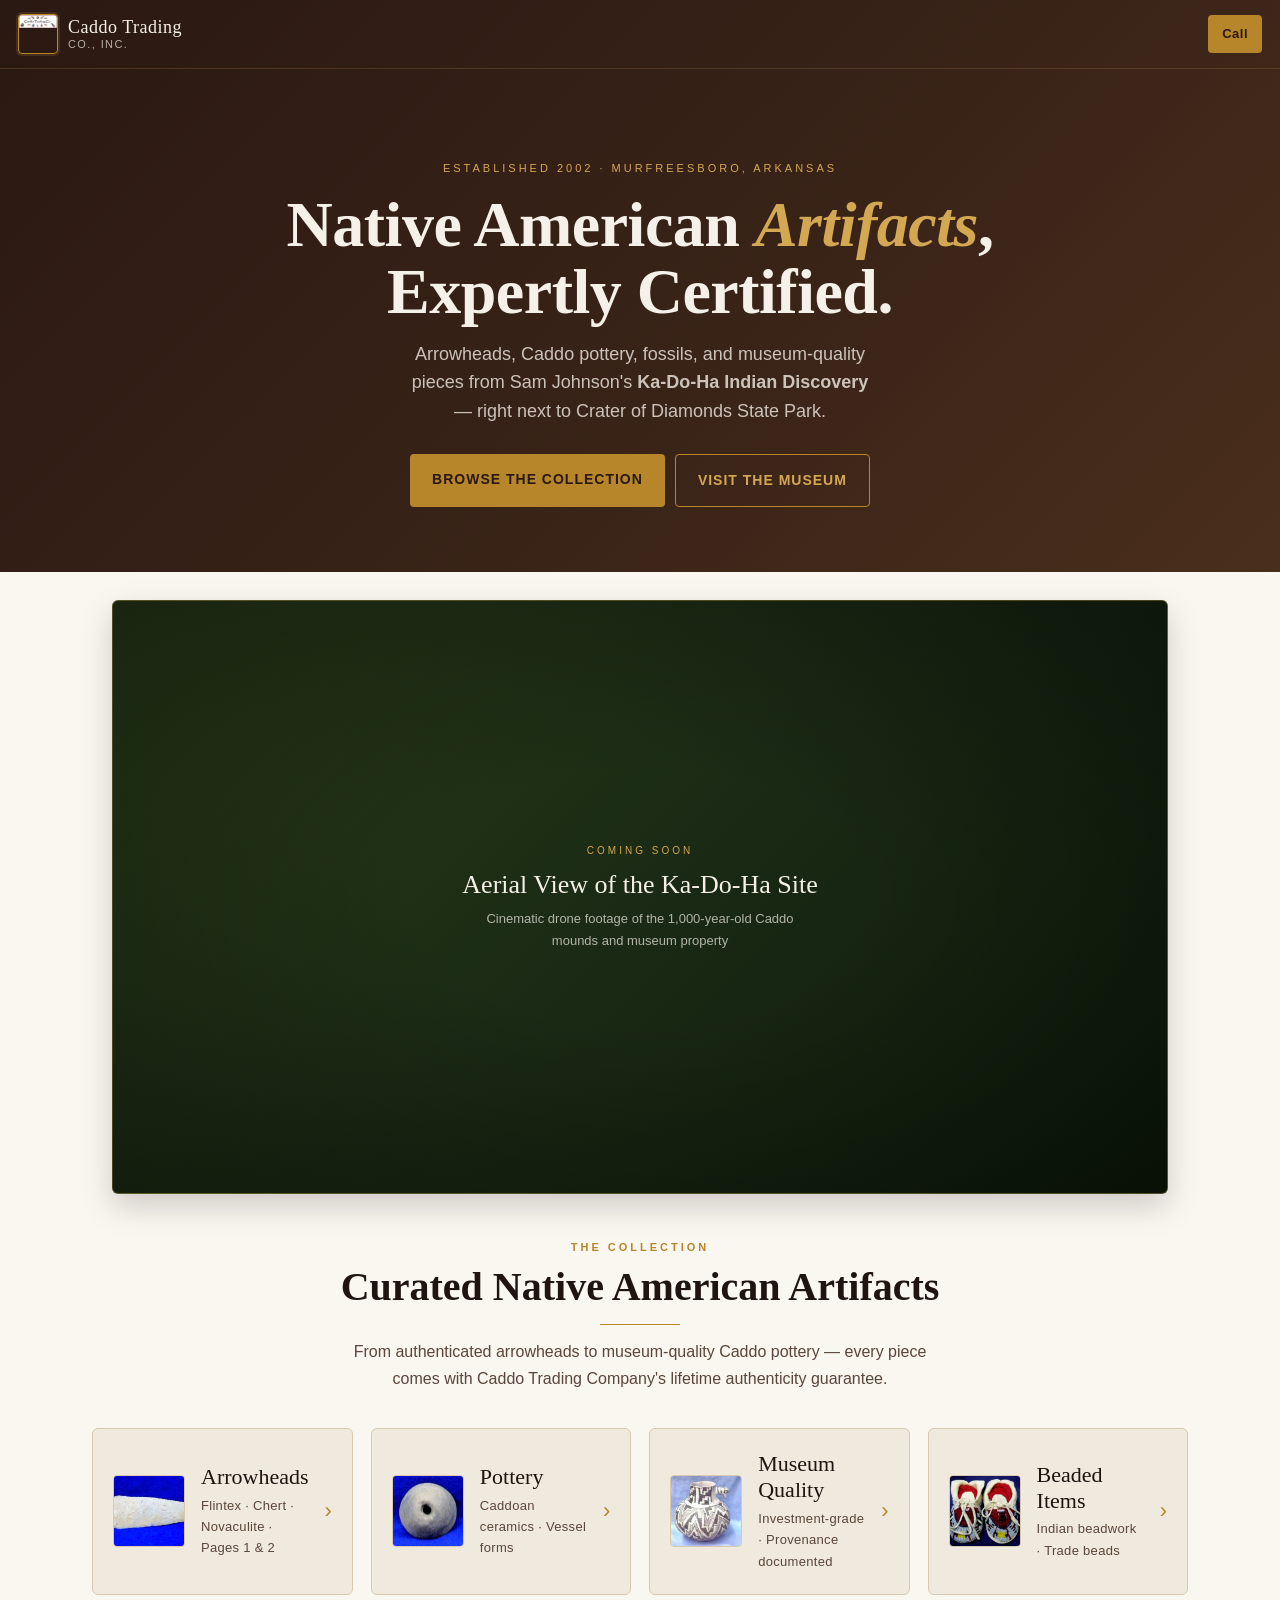
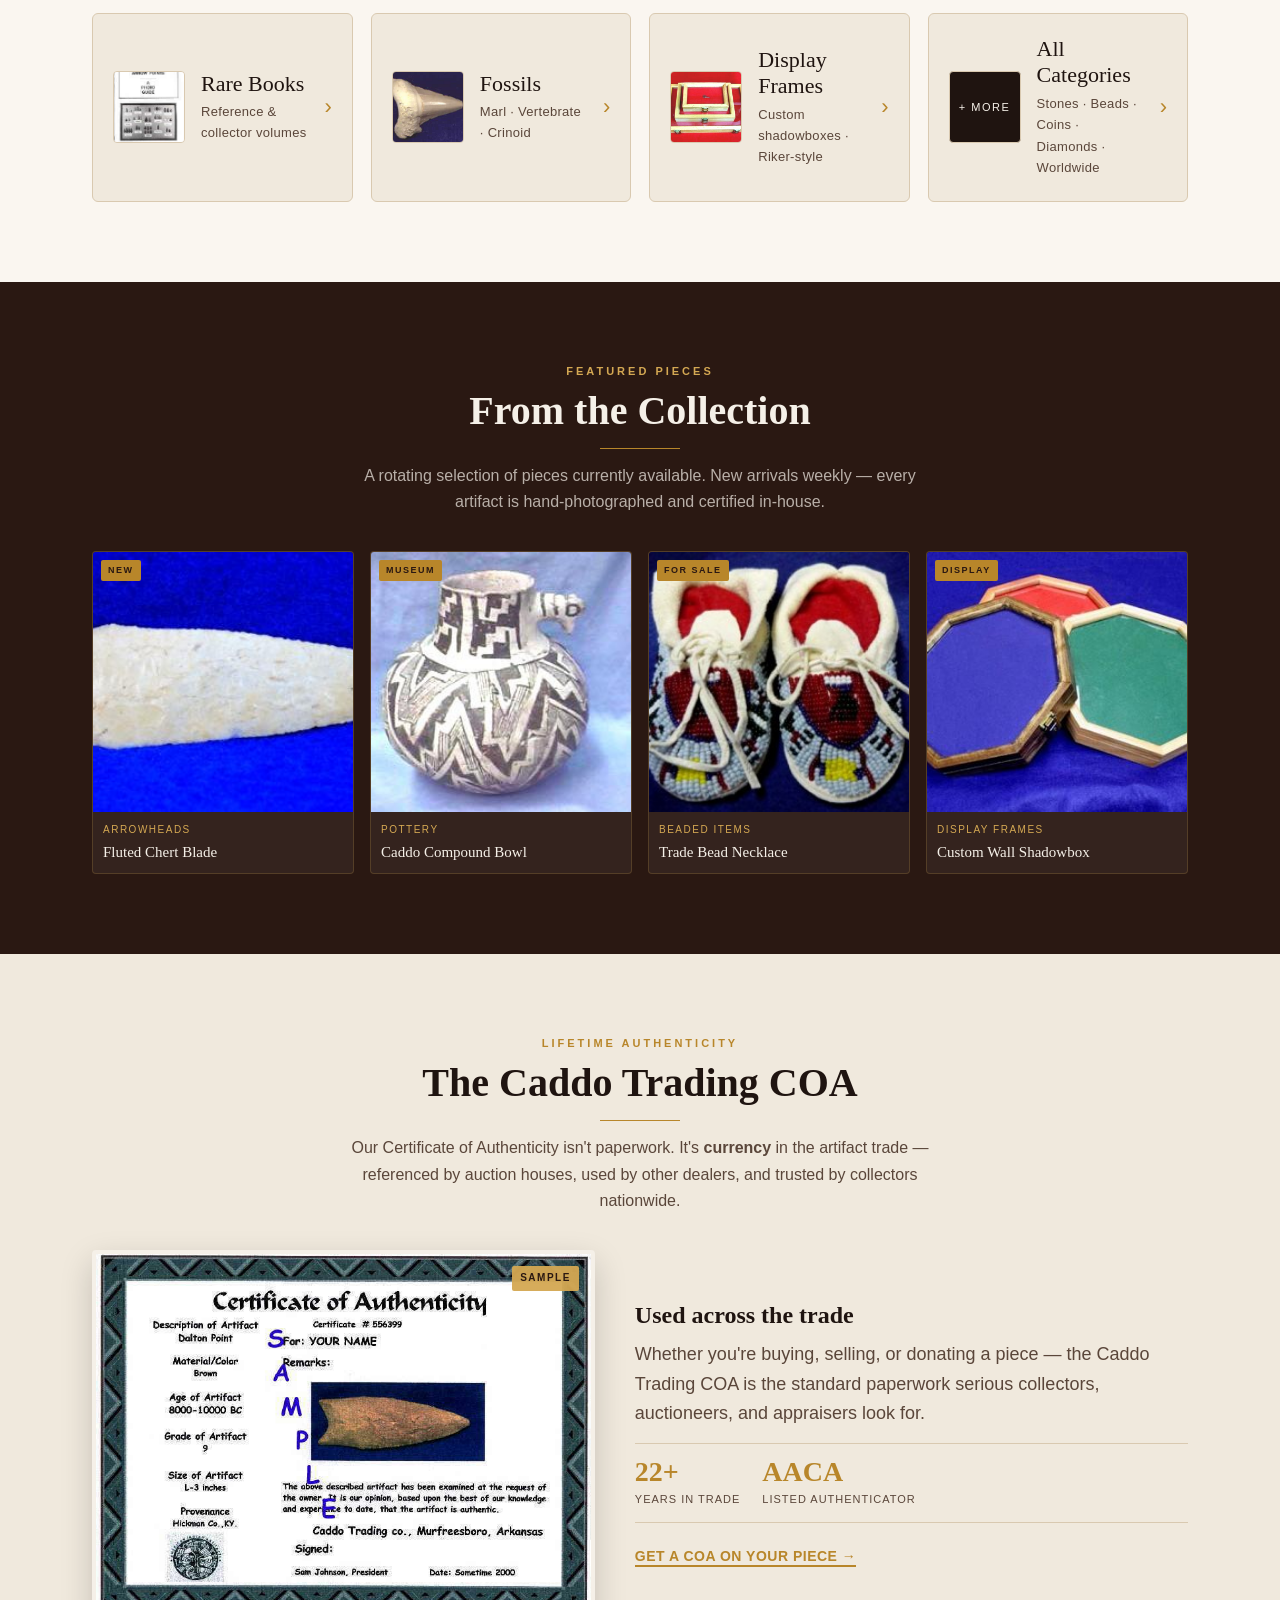
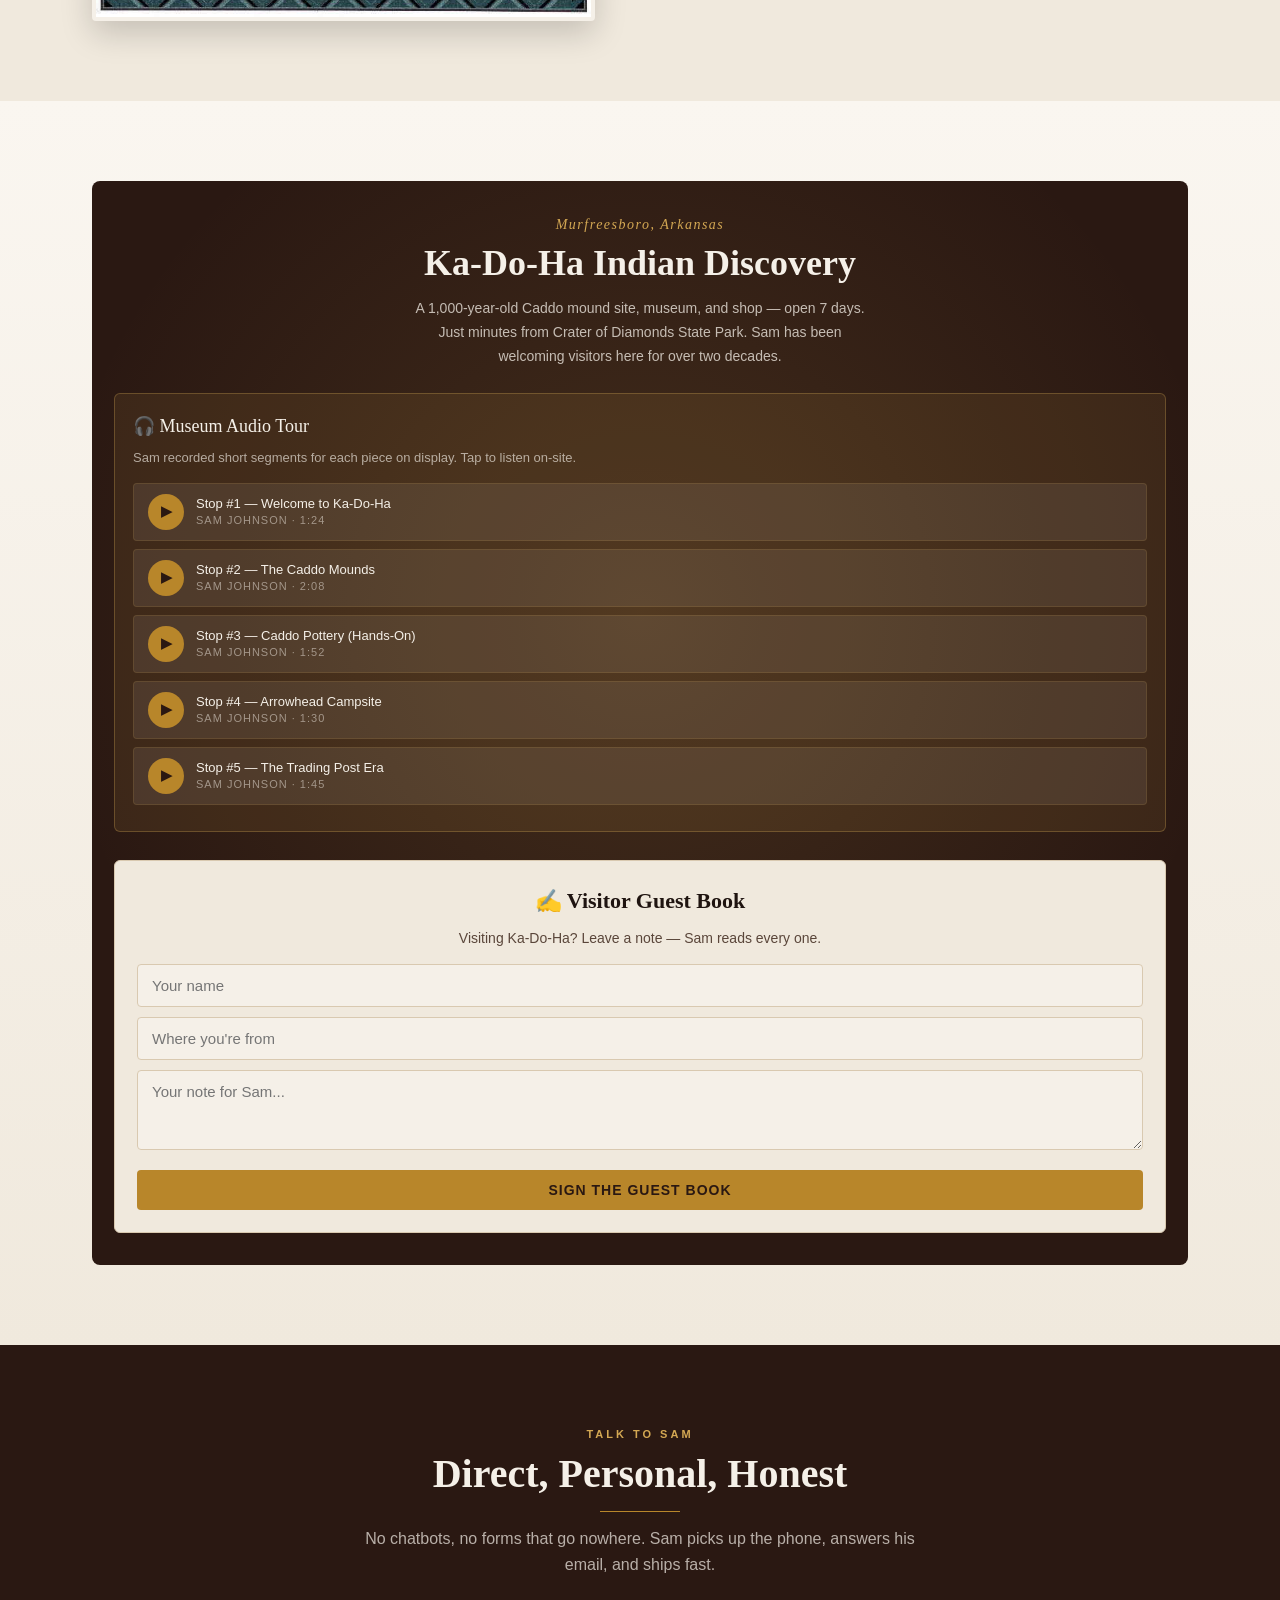
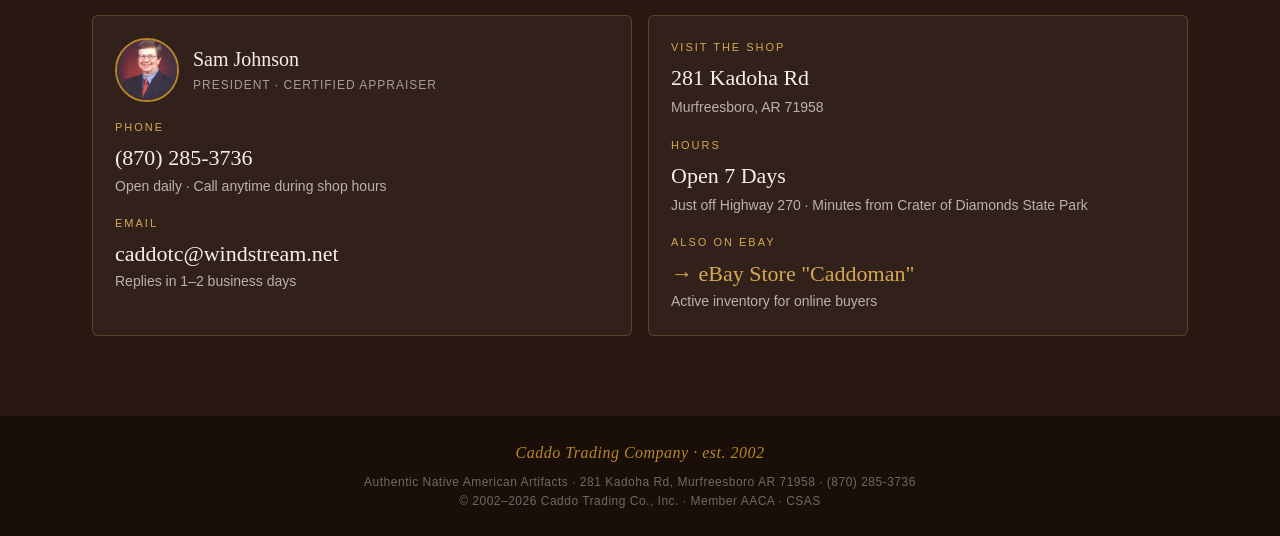
==== index.html @ 584fb9aa "Caddo Trading prototype: mobile-first mock + COA section + Ka-Do-Ha audio tour + guestbook" ====
<!DOCTYPE html>
<html lang="en">
<head>
<meta charset="UTF-8">
<meta name="viewport" content="width=device-width, initial-scale=1.0, viewport-fit=cover">
<meta name="theme-color" content="#3a2418">
<meta name="description" content="Caddo Trading Co., Inc. — Authentic Native American artifacts, expert certification, and the Ka-Do-Ha Indian Discovery in Murfreesboro, AR. Established 2002.">
<meta name="keywords" content="Native American artifacts, arrowheads, Caddo pottery, Ka-Do-Ha, Indian Discovery, Murfreesboro AR, Crater of Diamonds, artifact certification, Caddo Trading Company">
<meta property="og:title" content="Caddo Trading Company — Authentic Native American Artifacts">
<meta property="og:description" content="Caddo Trading Co., Inc. — Established 2002. Arrowheads, pottery, fossils, and museum-quality artifacts from Sam Johnson. Ka-Do-Ha Indian Discovery, Murfreesboro AR.">
<meta property="og:image" content="assets/images/hero/arrowhead-decoration.gif">
<meta property="og:url" content="https://caddotc.com/">

<title>Caddo Trading Company — Native American Artifacts · Ka-Do-Ha Indian Discovery</title>

<link rel="icon" type="image/jpeg" href="assets/images/hero/logo-original.jpg">
<link rel="apple-touch-icon" href="assets/images/hero/logo-original.jpg">

<style>
/* ===== MOBILE-FIRST DESIGN ===== */
/* Palette: warm earth tones (museum / archaeological feel) */
/* Blue-velvet accent to echo the existing catalog photo backdrop */

* { box-sizing: border-box; margin: 0; padding: 0; }
img { max-width: 100%; height: auto; display: block; }
a { color: inherit; text-decoration: none; }

:root {
  --bg: #faf6f0;            /* warm cream — readable on phones, museum card look */
  --bg-card: #f0e9dd;
  --bg-deep: #2a1812;       /* dark oxblood-brown for hero/cert sections */
  --bg-blu: #16264a;        /* the blue-velvet backdrop color */
  --ink: #1f1410;
  --ink-soft: #5a463a;
  --gold: #b8862a;
  --gold-bright: #d4a853;
  --cream: #f5f0e8;
  --rust: #8b4513;
  --border: #d9c9b0;
  --shadow: 0 6px 18px rgba(40, 20, 10, 0.12);
  --shadow-deep: 0 12px 32px rgba(0, 0, 0, 0.18);
}

html { scroll-behavior: smooth; }
body {
  font-family: -apple-system, BlinkMacSystemFont, 'Segoe UI', Roboto, 'Helvetica Neue', Arial, sans-serif;
  font-size: 17px;
  line-height: 1.65;
  color: var(--ink);
  background: var(--bg);
  -webkit-text-size-adjust: 100%;
  -webkit-tap-highlight-color: transparent;
}

header.hero {
  background: linear-gradient(135deg, var(--bg-deep) 0%, #3a2418 60%, #4a2e1c 100%);
  color: var(--cream);
  padding: 0 0 1px;
  position: relative;
}
.header-bar {
  display: flex; align-items: center; justify-content: space-between;
  padding: 14px 18px;
  border-bottom: 1px solid rgba(212, 168, 83, 0.18);
}
.brand-mark {
  display: flex; align-items: center; gap: 10px;
}
.brand-logo {
  width: 40px; height: 40px; border-radius: 4px; overflow: hidden;
  border: 1px solid var(--gold);
  box-shadow: 0 0 0 2px rgba(212, 168, 83, 0.15);
}
.brand-text {
  font-family: 'Cormorant Garamond', Georgia, serif;
  font-size: 18px; line-height: 1.1; letter-spacing: 0.5px;
}
.brand-text small { display: block; font-size: 11px; opacity: 0.7; font-family: -apple-system, sans-serif; letter-spacing: 1.4px; text-transform: uppercase; }
.call-btn {
  background: var(--gold);
  color: var(--bg-deep);
  padding: 8px 14px;
  border-radius: 4px;
  font-size: 13px; font-weight: 700; letter-spacing: 0.5px;
  white-space: nowrap;
}
.hero-body {
  padding: 60px 22px 48px;
  text-align: center;
}
.hero-eyebrow {
  font-size: 11px; letter-spacing: 3px; text-transform: uppercase;
  color: var(--gold-bright);
  margin-bottom: 14px;
}
.hero-title {
  font-family: 'Cormorant Garamond', Georgia, 'Times New Roman', serif;
  font-size: 38px; line-height: 1.05;
  color: var(--cream);
  margin-bottom: 14px;
  font-weight: 600;
  letter-spacing: -0.5px;
}
.hero-title em { font-style: italic; color: var(--gold-bright); }
.hero-sub {
  font-size: 16px; line-height: 1.6;
  color: rgba(245, 240, 232, 0.78);
  margin-bottom: 28px;
  max-width: 460px; margin-left: auto; margin-right: auto;
}
.hero-cta {
  display: flex; flex-direction: column; gap: 10px;
}
.cta {
  display: inline-block;
  padding: 14px 22px;
  border-radius: 4px;
  font-weight: 700; letter-spacing: 1px; font-size: 14px;
  text-transform: uppercase;
  text-align: center;
  transition: transform 0.15s ease, box-shadow 0.15s ease;
}
.cta:hover, .cta:active { transform: translateY(-1px); box-shadow: var(--shadow-deep); }
.cta-primary { background: var(--gold); color: var(--bg-deep); }
.cta-ghost { border: 1px solid var(--gold); color: var(--gold-bright); }

/* Drone hero slot — placeholder for footage */
.drone-slot {
  margin: 28px 0 -36px;
  position: relative;
  z-index: 2;
  max-width: 1100px;
  margin-left: auto; margin-right: auto;
  padding: 0 22px;
}
.drone-frame {
  aspect-ratio: 16 / 9;
  background: linear-gradient(135deg, #2a3d1a 0%, #1a2a14 50%, #0e1a0a 100%);
  border: 1px solid rgba(212, 168, 83, 0.3);
  border-radius: 6px;
  display: flex; align-items: center; justify-content: center;
  box-shadow: var(--shadow-deep);
  position: relative;
  overflow: hidden;
}
.drone-frame::before {
  content: '';
  position: absolute; inset: 0;
  background: radial-gradient(ellipse at center, transparent 30%, rgba(0,0,0,0.4) 100%);
}
.drone-frame-inner {
  position: relative; z-index: 2;
  text-align: center; color: var(--cream);
  padding: 24px;
}
.drone-frame-tag {
  font-size: 10px; letter-spacing: 3px; text-transform: uppercase;
  color: var(--gold-bright);
  margin-bottom: 10px;
}
.drone-frame-title {
  font-family: 'Cormorant Garamond', Georgia, serif;
  font-size: 26px; line-height: 1.2;
  color: var(--cream);
  margin-bottom: 8px;
}
.drone-frame-sub {
  font-size: 13px; opacity: 0.7;
  max-width: 320px; margin: 0 auto;
}

/* Sections */
section {
  padding: 56px 0;
}
.container {
  width: 100%;
  max-width: 1140px;
  margin: 0 auto;
  padding: 0 22px;
}
.section-eyebrow {
  font-size: 11px; letter-spacing: 3px; text-transform: uppercase;
  color: var(--gold);
  margin-bottom: 8px;
  text-align: center;
  font-weight: 700;
}
.section-title {
  font-family: 'Cormorant Garamond', Georgia, 'Times New Roman', serif;
  font-size: 32px; line-height: 1.15;
  color: var(--ink);
  margin-bottom: 14px;
  text-align: center;
  font-weight: 600;
}
.section-sub {
  font-size: 16px; line-height: 1.65;
  color: var(--ink-soft);
  text-align: center;
  margin-bottom: 36px;
  max-width: 580px; margin-left: auto; margin-right: auto;
}
.section-divider {
  width: 80px; height: 1px;
  background: var(--gold);
  margin: 14px auto 14px;
  border: 0;
}

/* Inventory grid */
.inv-grid {
  display: grid;
  grid-template-columns: 1fr;
  gap: 16px;
}
.inv-card {
  background: var(--bg-card);
  border: 1px solid var(--border);
  border-radius: 6px;
  padding: 22px 20px;
  display: flex; align-items: center; gap: 16px;
  transition: transform 0.15s ease, box-shadow 0.15s ease, border-color 0.15s ease;
  cursor: pointer;
}
.inv-card:hover {
  transform: translateY(-2px);
  box-shadow: var(--shadow);
  border-color: var(--gold);
}
.inv-card-img {
  width: 72px; height: 72px;
  flex-shrink: 0;
  border: 1px solid var(--border);
  background: var(--bg-blu);
  border-radius: 4px;
  overflow: hidden;
  display: flex; align-items: center; justify-content: center;
}
.inv-card-img img { width: 100%; height: 100%; object-fit: cover; }
.inv-card-text { flex: 1; min-width: 0; }
.inv-card-title {
  font-family: 'Cormorant Garamond', Georgia, serif;
  font-size: 22px;
  color: var(--ink);
  margin-bottom: 4px;
  line-height: 1.2;
}
.inv-card-sub {
  font-size: 13px; color: var(--ink-soft);
  letter-spacing: 0.3px;
}
.inv-card-arrow {
  color: var(--gold); font-size: 22px;
}

/* Featured pieces strip */
.featured-strip {
  background: var(--bg-deep);
  color: var(--cream);
}
.featured-strip .section-title { color: var(--cream); }
.featured-strip .section-sub { color: rgba(245, 240, 232, 0.7); }
.featured-grid {
  display: grid;
  grid-template-columns: repeat(2, 1fr);
  gap: 12px;
}
.piece {
  background: rgba(255,255,255,0.05);
  border: 1px solid rgba(212, 168, 83, 0.2);
  border-radius: 4px;
  overflow: hidden;
}
.piece-img {
  aspect-ratio: 1 / 1;
  background: var(--bg-blu);
  position: relative;
}
.piece-img img { width: 100%; height: 100%; object-fit: cover; }
.piece-tag {
  position: absolute;
  top: 8px; left: 8px;
  background: var(--gold);
  color: var(--bg-deep);
  font-size: 9px; letter-spacing: 1.5px; text-transform: uppercase;
  font-weight: 700;
  padding: 3px 7px;
  border-radius: 2px;
}
.piece-meta {
  padding: 10px 10px 12px;
}
.piece-cat {
  font-size: 10px; letter-spacing: 1.5px; text-transform: uppercase;
  color: var(--gold-bright);
  margin-bottom: 4px;
}
.piece-name {
  font-family: 'Cormorant Garamond', Georgia, serif;
  font-size: 15px;
  line-height: 1.2;
  color: var(--cream);
}

/* Certification */
.cert-section {
  background: var(--bg-card);
}
.cert-wrap {
  display: grid;
  grid-template-columns: 1fr;
  gap: 28px;
  align-items: center;
}
.cert-img {
  border: 4px solid var(--cream);
  border-radius: 4px;
  box-shadow: var(--shadow-deep);
  position: relative;
  background: #fff;
  overflow: hidden;
}
.cert-img img { width: 100%; height: auto; display: block; }
.cert-img-tag {
  position: absolute; top: 12px; right: 12px;
  background: rgba(212, 168, 83, 0.95);
  color: var(--bg-deep);
  font-size: 10px; letter-spacing: 1.5px; text-transform: uppercase;
  font-weight: 700;
  padding: 4px 8px;
  border-radius: 2px;
}
.cert-body h3 {
  font-family: 'Cormorant Garamond', Georgia, serif;
  font-size: 24px;
  color: var(--ink);
  margin-bottom: 10px;
  line-height: 1.25;
}
.cert-body p {
  color: var(--ink-soft);
  margin-bottom: 12px;
}
.cert-stats {
  display: flex; gap: 22px;
  padding: 14px 0;
  margin: 14px 0 18px;
  border-top: 1px solid var(--border);
  border-bottom: 1px solid var(--border);
}
.cert-stat-num {
  font-family: 'Cormorant Garamond', Georgia, serif;
  font-size: 28px; font-weight: 700; color: var(--gold);
  line-height: 1;
}
.cert-stat-lbl {
  font-size: 11px; letter-spacing: 1px;
  color: var(--ink-soft);
  text-transform: uppercase;
  margin-top: 4px;
}
.cta-link {
  color: var(--gold); font-weight: 700;
  border-bottom: 2px solid var(--gold);
  padding-bottom: 1px;
  font-size: 14px;
  letter-spacing: 0.5px;
  text-transform: uppercase;
}

/* Ka-Do-Ha */
.kadoha-section {
  background: linear-gradient(180deg, var(--bg) 0%, var(--bg-card) 100%);
  position: relative;
}
.kadoha-hero {
  background: var(--bg-deep);
  border-radius: 8px;
  padding: 32px 22px;
  color: var(--cream);
  text-align: center;
  position: relative;
  overflow: hidden;
}
.kadoha-hero::before {
  content: '';
  position: absolute; inset: 0;
  background: radial-gradient(circle at 50% 40%, rgba(212, 168, 83, 0.15) 0%, transparent 70%);
  pointer-events: none;
}
.kadoha-hero-inner { position: relative; z-index: 2; }
.kadoha-tagline {
  font-family: 'Cormorant Garamond', Georgia, serif;
  font-style: italic;
  font-size: 14px;
  letter-spacing: 1.5px;
  color: var(--gold-bright);
  margin-bottom: 8px;
}
.kadoha-title {
  font-family: 'Cormorant Garamond', Georgia, serif;
  font-size: 36px;
  color: var(--cream);
  margin-bottom: 14px;
  line-height: 1.1;
}
.kadoha-meta {
  font-size: 14px; line-height: 1.7;
  color: rgba(245, 240, 232, 0.75);
  max-width: 460px;
  margin: 0 auto 22px;
}
.audio-tour {
  background: rgba(212, 168, 83, 0.1);
  border: 1px solid rgba(212, 168, 83, 0.3);
  border-radius: 6px;
  padding: 18px;
  text-align: left;
  margin-top: 24px;
}
.audio-tour-title {
  font-family: 'Cormorant Garamond', Georgia, serif;
  font-size: 18px;
  color: var(--cream);
  margin-bottom: 6px;
}
.audio-tour-sub {
  font-size: 13px;
  color: rgba(245, 240, 232, 0.65);
  margin-bottom: 14px;
}
.audio-play {
  display: flex; align-items: center; gap: 12px;
  background: rgba(255,255,255,0.08);
  padding: 10px 14px;
  border-radius: 4px;
  margin-bottom: 8px;
  border: 1px solid rgba(212, 168, 83, 0.15);
}
.audio-play-btn {
  width: 36px; height: 36px;
  background: var(--gold);
  color: var(--bg-deep);
  border-radius: 50%;
  display: flex; align-items: center; justify-content: center;
  font-size: 14px; font-weight: 700;
  flex-shrink: 0;
}
.audio-play-text {
  font-size: 13px;
  color: var(--cream);
  line-height: 1.3;
}
.audio-play-text small {
  display: block;
  font-size: 11px;
  color: rgba(245, 240, 232, 0.5);
  letter-spacing: 1px;
  text-transform: uppercase;
}

/* Guest log */
.guestbook {
  background: var(--bg-card);
  border: 1px solid var(--border);
  border-radius: 6px;
  padding: 22px;
  margin-top: 28px;
}
.guestbook h3 {
  font-family: 'Cormorant Garamond', Georgia, serif;
  font-size: 22px;
  color: var(--ink);
  margin-bottom: 8px;
}
.guestbook p {
  font-size: 14px;
  color: var(--ink-soft);
  margin-bottom: 14px;
}
.guestbook input, .guestbook textarea {
  width: 100%;
  padding: 12px 14px;
  border: 1px solid var(--border);
  border-radius: 4px;
  font-size: 15px;
  font-family: inherit;
  background: var(--cream);
  margin-bottom: 10px;
}
.guestbook textarea { resize: vertical; min-height: 80px; }
.guestbook-btn {
  background: var(--gold);
  color: var(--bg-deep);
  border: 0;
  padding: 12px 22px;
  border-radius: 4px;
  font-weight: 700; font-size: 14px;
  letter-spacing: 1px; text-transform: uppercase;
  cursor: pointer;
  width: 100%;
}

/* Contact */
.contact-section {
  background: var(--bg-deep);
  color: var(--cream);
}
.contact-section .section-title { color: var(--cream); }
.contact-section .section-sub { color: rgba(245, 240, 232, 0.7); }
.contact-grid {
  display: grid;
  grid-template-columns: 1fr;
  gap: 16px;
}
.contact-card {
  background: rgba(255,255,255,0.04);
  border: 1px solid rgba(212, 168, 83, 0.25);
  border-radius: 6px;
  padding: 22px;
}
.contact-card-label {
  font-size: 11px; letter-spacing: 2px; text-transform: uppercase;
  color: var(--gold-bright);
  margin-bottom: 8px;
}
.contact-card-big {
  font-family: 'Cormorant Garamond', Georgia, serif;
  font-size: 22px;
  color: var(--cream);
  margin-bottom: 4px;
  line-height: 1.3;
}
.contact-card-sub {
  font-size: 14px;
  color: rgba(245, 240, 232, 0.7);
}
.contact-portrait {
  display: flex; align-items: center; gap: 14px;
  margin-bottom: 16px;
}
.contact-portrait img {
  width: 64px; height: 64px;
  border-radius: 50%;
  object-fit: cover;
  border: 2px solid var(--gold);
}
.contact-portrait-name {
  font-family: 'Cormorant Garamond', Georgia, serif;
  font-size: 20px; color: var(--cream);
}
.contact-portrait-title {
  font-size: 12px;
  color: rgba(245, 240, 232, 0.6);
  letter-spacing: 1px; text-transform: uppercase;
}

footer {
  background: #1a0e08;
  color: rgba(245, 240, 232, 0.4);
  padding: 24px 22px;
  text-align: center;
  font-size: 12px;
  letter-spacing: 0.5px;
}
footer .footer-mark {
  color: var(--gold);
  font-family: 'Cormorant Garamond', Georgia, serif;
  font-style: italic;
  font-size: 16px;
  margin-bottom: 6px;
  display: block;
}

/* ===== Tablet / small desktop ===== */
@media (min-width: 720px) {
  body { font-size: 18px; }
  .hero-body { padding: 90px 32px 64px; }
  .hero-title { font-size: 56px; }
  .hero-sub { font-size: 18px; }
  .hero-cta { flex-direction: row; justify-content: center; }
  .inv-grid { grid-template-columns: repeat(2, 1fr); gap: 18px; }
  .featured-grid { grid-template-columns: repeat(4, 1fr); gap: 16px; }
  .cert-wrap { grid-template-columns: 1fr 1.1fr; gap: 40px; }
  .contact-grid { grid-template-columns: 1fr 1fr; }
  section { padding: 80px 0; }
  .section-title { font-size: 40px; }
}

/* ===== Desktop ===== */
@media (min-width: 1080px) {
  .hero-title { font-size: 64px; }
  .inv-grid { grid-template-columns: repeat(4, 1fr); }
}

/* Touch + accessibility */
button, .cta, .call-btn, .inv-card, .audio-play { -webkit-tap-highlight-color: rgba(212, 168, 83, 0.3); }
:focus-visible { outline: 2px dashed var(--gold); outline-offset: 3px; }
</style>
</head>
<body>

<header class="hero">
  <div class="header-bar">
    <div class="brand-mark">
      <div class="brand-logo"><img src="assets/images/hero/logo-original.jpg" alt="Caddo Trading Company"></div>
      <div class="brand-text">Caddo Trading<small>Co., Inc.</small></div>
    </div>
    <a href="tel:18702853736" class="call-btn">Call</a>
  </div>

  <div class="hero-body">
    <div class="hero-eyebrow">Established 2002 · Murfreesboro, Arkansas</div>
    <h1 class="hero-title">Native American <em>Artifacts</em>,<br>Expertly Certified.</h1>
    <p class="hero-sub">Arrowheads, Caddo pottery, fossils, and museum-quality pieces from Sam Johnson's <strong>Ka-Do-Ha Indian Discovery</strong> — right next to Crater of Diamonds State Park.</p>
    <div class="hero-cta">
      <a href="#inventory" class="cta cta-primary">Browse the Collection</a>
      <a href="#kadoha" class="cta cta-ghost">Visit the Museum</a>
    </div>
  </div>
</header>

<!-- DRONE SLOT — to be filled with aerial footage -->
<div class="drone-slot">
  <div class="drone-frame">
    <div class="drone-frame-inner">
      <div class="drone-frame-tag">Coming Soon</div>
      <div class="drone-frame-title">Aerial View of the Ka-Do-Ha Site</div>
      <div class="drone-frame-sub">Cinematic drone footage of the 1,000-year-old Caddo mounds and museum property</div>
    </div>
  </div>
</div>

<!-- INVENTORY -->
<section id="inventory">
  <div class="container">
    <div class="section-eyebrow">The Collection</div>
    <h2 class="section-title">Curated Native American Artifacts</h2>
    <hr class="section-divider">
    <p class="section-sub">From authenticated arrowheads to museum-quality Caddo pottery — every piece comes with Caddo Trading Company's lifetime authenticity guarantee.</p>

    <div class="inv-grid">

      <a href="catalogue-arrowheads.html" class="inv-card">
        <div class="inv-card-img"><img src="assets/images/catalog/arrowheads/4879.jpg" alt="Arrowhead"></div>
        <div class="inv-card-text">
          <div class="inv-card-title">Arrowheads</div>
          <div class="inv-card-sub">Flintex · Chert · Novaculite · Pages 1 &amp; 2</div>
        </div>
        <div class="inv-card-arrow">›</div>
      </a>

      <a href="catalogue-pottery.html" class="inv-card">
        <div class="inv-card-img"><img src="assets/images/catalog/pottery/pot2718.jpg" alt="Pottery"></div>
        <div class="inv-card-text">
          <div class="inv-card-title">Pottery</div>
          <div class="inv-card-sub">Caddoan ceramics · Vessel forms</div>
        </div>
        <div class="inv-card-arrow">›</div>
      </a>

      <a href="catalogue-museumq.html" class="inv-card">
        <div class="inv-card-img"><img src="assets/images/catalog/museumq/pot543b.jpg" alt="Museum Quality"></div>
        <div class="inv-card-text">
          <div class="inv-card-title">Museum Quality</div>
          <div class="inv-card-sub">Investment-grade · Provenance documented</div>
        </div>
        <div class="inv-card-arrow">›</div>
      </a>

      <a href="catalogue-beaded.html" class="inv-card">
        <div class="inv-card-img"><img src="assets/images/catalog/beaded/BI1191.jpg" alt="Beaded Items"></div>
        <div class="inv-card-text">
          <div class="inv-card-title">Beaded Items</div>
          <div class="inv-card-sub">Indian beadwork · Trade beads</div>
        </div>
        <div class="inv-card-arrow">›</div>
      </a>

      <a href="catalogue-books.html" class="inv-card">
        <div class="inv-card-img"><img src="assets/images/catalog/books/bk01.jpg" alt="Rare Books"></div>
        <div class="inv-card-text">
          <div class="inv-card-title">Rare Books</div>
          <div class="inv-card-sub">Reference &amp; collector volumes</div>
        </div>
        <div class="inv-card-arrow">›</div>
      </a>

      <a href="catalogue-fossils.html" class="inv-card">
        <div class="inv-card-img"><img src="assets/images/catalog/fossils/fl01.jpg" alt="Fossils"></div>
        <div class="inv-card-text">
          <div class="inv-card-title">Fossils</div>
          <div class="inv-card-sub">Marl · Vertebrate · Crinoid</div>
        </div>
        <div class="inv-card-arrow">›</div>
      </a>

      <a href="catalogue-display.html" class="inv-card">
        <div class="inv-card-img"><img src="assets/images/catalog/display/frame_j.jpg" alt="Display Frames"></div>
        <div class="inv-card-text">
          <div class="inv-card-title">Display Frames</div>
          <div class="inv-card-sub">Custom shadowboxes · Riker-style</div>
        </div>
        <div class="inv-card-arrow">›</div>
      </a>

      <a href="catalogue-misc.html" class="inv-card">
        <div class="inv-card-img" style="background: var(--ink); color: var(--cream); font-size: 11px; letter-spacing: 1.5px; text-transform: uppercase;">+ More</div>
        <div class="inv-card-text">
          <div class="inv-card-title">All Categories</div>
          <div class="inv-card-sub">Stones · Beads · Coins · Diamonds · Worldwide</div>
        </div>
        <div class="inv-card-arrow">›</div>
      </a>

    </div>
  </div>
</section>

<!-- FEATURED PIECES -->
<section class="featured-strip">
  <div class="container">
    <div class="section-eyebrow" style="color: var(--gold-bright);">Featured Pieces</div>
    <h2 class="section-title">From the Collection</h2>
    <hr class="section-divider">
    <p class="section-sub">A rotating selection of pieces currently available. New arrivals weekly — every artifact is hand-photographed and certified in-house.</p>

    <div class="featured-grid">

      <div class="piece">
        <div class="piece-img">
          <span class="piece-tag">New</span>
          <img src="assets/images/catalog/arrowheads/4879.jpg" alt="Fluted chert blade">
        </div>
        <div class="piece-meta">
          <div class="piece-cat">Arrowheads</div>
          <div class="piece-name">Fluted Chert Blade</div>
        </div>
      </div>

      <div class="piece">
        <div class="piece-img">
          <span class="piece-tag">Museum</span>
          <img src="assets/images/catalog/museumq/pot543b.jpg" alt="Caddo pottery vessel">
        </div>
        <div class="piece-meta">
          <div class="piece-cat">Pottery</div>
          <div class="piece-name">Caddo Compound Bowl</div>
        </div>
      </div>

      <div class="piece">
        <div class="piece-img">
          <span class="piece-tag">For Sale</span>
          <img src="assets/images/catalog/beaded/BI1191.jpg" alt="Beaded item">
        </div>
        <div class="piece-meta">
          <div class="piece-cat">Beaded Items</div>
          <div class="piece-name">Trade Bead Necklace</div>
        </div>
      </div>

      <div class="piece">
        <div class="piece-img">
          <span class="piece-tag">Display</span>
          <img src="assets/images/catalog/display/Octogon_Frames_1.jpg" alt="Display frame">
        </div>
        <div class="piece-meta">
          <div class="piece-cat">Display Frames</div>
          <div class="piece-name">Custom Wall Shadowbox</div>
        </div>
      </div>

    </div>
  </div>
</section>

<!-- CERTIFICATION (the COA — the actual product engine) -->
<section class="cert-section">
  <div class="container">
    <div class="section-eyebrow">Lifetime Authenticity</div>
    <h2 class="section-title">The Caddo Trading COA</h2>
    <hr class="section-divider">
    <p class="section-sub">Our Certificate of Authenticity isn't paperwork. It's <strong>currency</strong> in the artifact trade — referenced by auction houses, used by other dealers, and trusted by collectors nationwide.</p>

    <div class="cert-wrap">
      <div class="cert-img">
        <span class="cert-img-tag">Sample</span>
        <img src="assets/images/cert/coa-sample.jpg" alt="Caddo Trading Company COA sample">
      </div>
      <div class="cert-body">
        <h3>Used across the trade</h3>
        <p>Whether you're buying, selling, or donating a piece — the Caddo Trading COA is the standard paperwork serious collectors, auctioneers, and appraisers look for.</p>

        <div class="cert-stats">
          <div>
            <div class="cert-stat-num">22+</div>
            <div class="cert-stat-lbl">Years in trade</div>
          </div>
          <div>
            <div class="cert-stat-num">AACA</div>
            <div class="cert-stat-lbl">Listed authenticator</div>
          </div>
        </div>

        <a href="#contact" class="cta-link">Get a COA on your piece →</a>
      </div>
    </div>
  </div>
</section>

<!-- KA-DO-HA MUSEUM + AUDIO TOUR -->
<section id="kadoha" class="kadoha-section">
  <div class="container">
    <div class="kadoha-hero">
      <div class="kadoha-hero-inner">
        <div class="kadoha-tagline">Murfreesboro, Arkansas</div>
        <h2 class="kadoha-title">Ka-Do-Ha Indian Discovery</h2>
        <p class="kadoha-meta">A 1,000-year-old Caddo mound site, museum, and shop — open 7 days. Just minutes from Crater of Diamonds State Park. Sam has been welcoming visitors here for over two decades.</p>

        <div class="audio-tour">
          <div class="audio-tour-title">🎧 Museum Audio Tour</div>
          <div class="audio-tour-sub">Sam recorded short segments for each piece on display. Tap to listen on-site.</div>

          <div class="audio-play">
            <div class="audio-play-btn">▶</div>
            <div class="audio-play-text">Stop #1 — Welcome to Ka-Do-Ha<small>Sam Johnson · 1:24</small></div>
          </div>

          <div class="audio-play">
            <div class="audio-play-btn">▶</div>
            <div class="audio-play-text">Stop #2 — The Caddo Mounds<small>Sam Johnson · 2:08</small></div>
          </div>

          <div class="audio-play">
            <div class="audio-play-btn">▶</div>
            <div class="audio-play-text">Stop #3 — Caddo Pottery (Hands-On)<small>Sam Johnson · 1:52</small></div>
          </div>

          <div class="audio-play">
            <div class="audio-play-btn">▶</div>
            <div class="audio-play-text">Stop #4 — Arrowhead Campsite<small>Sam Johnson · 1:30</small></div>
          </div>

          <div class="audio-play">
            <div class="audio-play-btn">▶</div>
            <div class="audio-play-text">Stop #5 — The Trading Post Era<small>Sam Johnson · 1:45</small></div>
          </div>

        </div>

        <!-- Guest log -->
        <div class="guestbook">
          <h3>✍️ Visitor Guest Book</h3>
          <p>Visiting Ka-Do-Ha? Leave a note — Sam reads every one.</p>
          <form id="guestbook-form" onsubmit="return guestSign(event)">
            <input type="text" name="name" id="gb-name" placeholder="Your name" required>
            <input type="text" name="hometown" id="gb-hometown" placeholder="Where you're from">
            <textarea name="message" id="gb-message" placeholder="Your note for Sam..." required></textarea>
            <button type="submit" class="guestbook-btn">Sign the Guest Book</button>
          </form>
          <div id="guestbook-thanks" style="display:none; padding: 14px; margin-top: 12px; background: rgba(212, 168, 83, 0.1); border: 1px solid var(--gold); border-radius: 4px; color: var(--ink); font-size: 14px;">
            ✅ Thanks! Your entry is saved locally on this device. (Live sync — once Sam gives the green light, it'll go to a backend.)
          </div>
        </div>

      </div>
    </div>
  </div>
</section>

<!-- CONTACT -->
<section id="contact" class="contact-section">
  <div class="container">
    <div class="section-eyebrow" style="color: var(--gold-bright);">Talk to Sam</div>
    <h2 class="section-title">Direct, Personal, Honest</h2>
    <hr class="section-divider">
    <p class="section-sub">No chatbots, no forms that go nowhere. Sam picks up the phone, answers his email, and ships fast.</p>

    <div class="contact-grid">

      <div class="contact-card">
        <div class="contact-portrait">
          <img src="assets/images/cert/sam-johnson-portrait.jpg" alt="Sam Johnson">
          <div>
            <div class="contact-portrait-name">Sam Johnson</div>
            <div class="contact-portrait-title">President · Certified Appraiser</div>
          </div>
        </div>
        <div class="contact-card-label">Phone</div>
        <a href="tel:18702853736" class="contact-card-big">(870) 285-3736</a>
        <div class="contact-card-sub">Open daily · Call anytime during shop hours</div>

        <div style="margin-top: 16px;">
          <div class="contact-card-label">Email</div>
          <a href="mailto:caddotc@windstream.net" class="contact-card-big">caddotc@windstream.net</a>
          <div class="contact-card-sub">Replies in 1–2 business days</div>
        </div>
      </div>

      <div class="contact-card">
        <div class="contact-card-label">Visit the Shop</div>
        <div class="contact-card-big">281 Kadoha Rd</div>
        <div class="contact-card-sub">Murfreesboro, AR 71958</div>
        <div style="margin-top: 16px;">
          <div class="contact-card-label">Hours</div>
          <div class="contact-card-big">Open 7 Days</div>
          <div class="contact-card-sub">Just off Highway 270 · Minutes from Crater of Diamonds State Park</div>
        </div>
        <div style="margin-top: 16px;">
          <div class="contact-card-label">Also On eBay</div>
          <a href="https://www.ebay.com/str/Caddoman/" class="contact-card-big" style="color: var(--gold-bright);">→ eBay Store "Caddoman"</a>
          <div class="contact-card-sub">Active inventory for online buyers</div>
        </div>
      </div>

    </div>
  </div>
</section>

<footer>
  <span class="footer-mark">Caddo Trading Company · est. 2002</span>
  Authentic Native American Artifacts · 281 Kadoha Rd, Murfreesboro AR 71958 · (870) 285-3736<br>
  © 2002–2026 Caddo Trading Co., Inc. · Member AACA · CSAS
</footer>

<script>
// Guestbook — local-only placeholder for the prototype demo.
// Real version: Netlify Forms / Formspree / backend we'll wire with Sam's OK.
function guestSign(e) {
  e.preventDefault();
  const name = document.getElementById('gb-name').value.trim();
  const town = document.getElementById('gb-hometown').value.trim();
  const msg = document.getElementById('gb-message').value.trim();
  if (!name || !msg) return false;
  const entry = { name, town, msg, when: new Date().toISOString() };
  let log = JSON.parse(localStorage.getItem('caddo_guestbook') || '[]');
  log.push(entry);
  localStorage.setItem('caddo_guestbook', JSON.stringify(log));
  document.getElementById('guestbook-form').style.display = 'none';
  document.getElementById('guestbook-thanks').style.display = 'block';
  window.scrollBy({ top: 100, behavior: 'smooth' });
  return false;
}
</script>

</body>
</html>
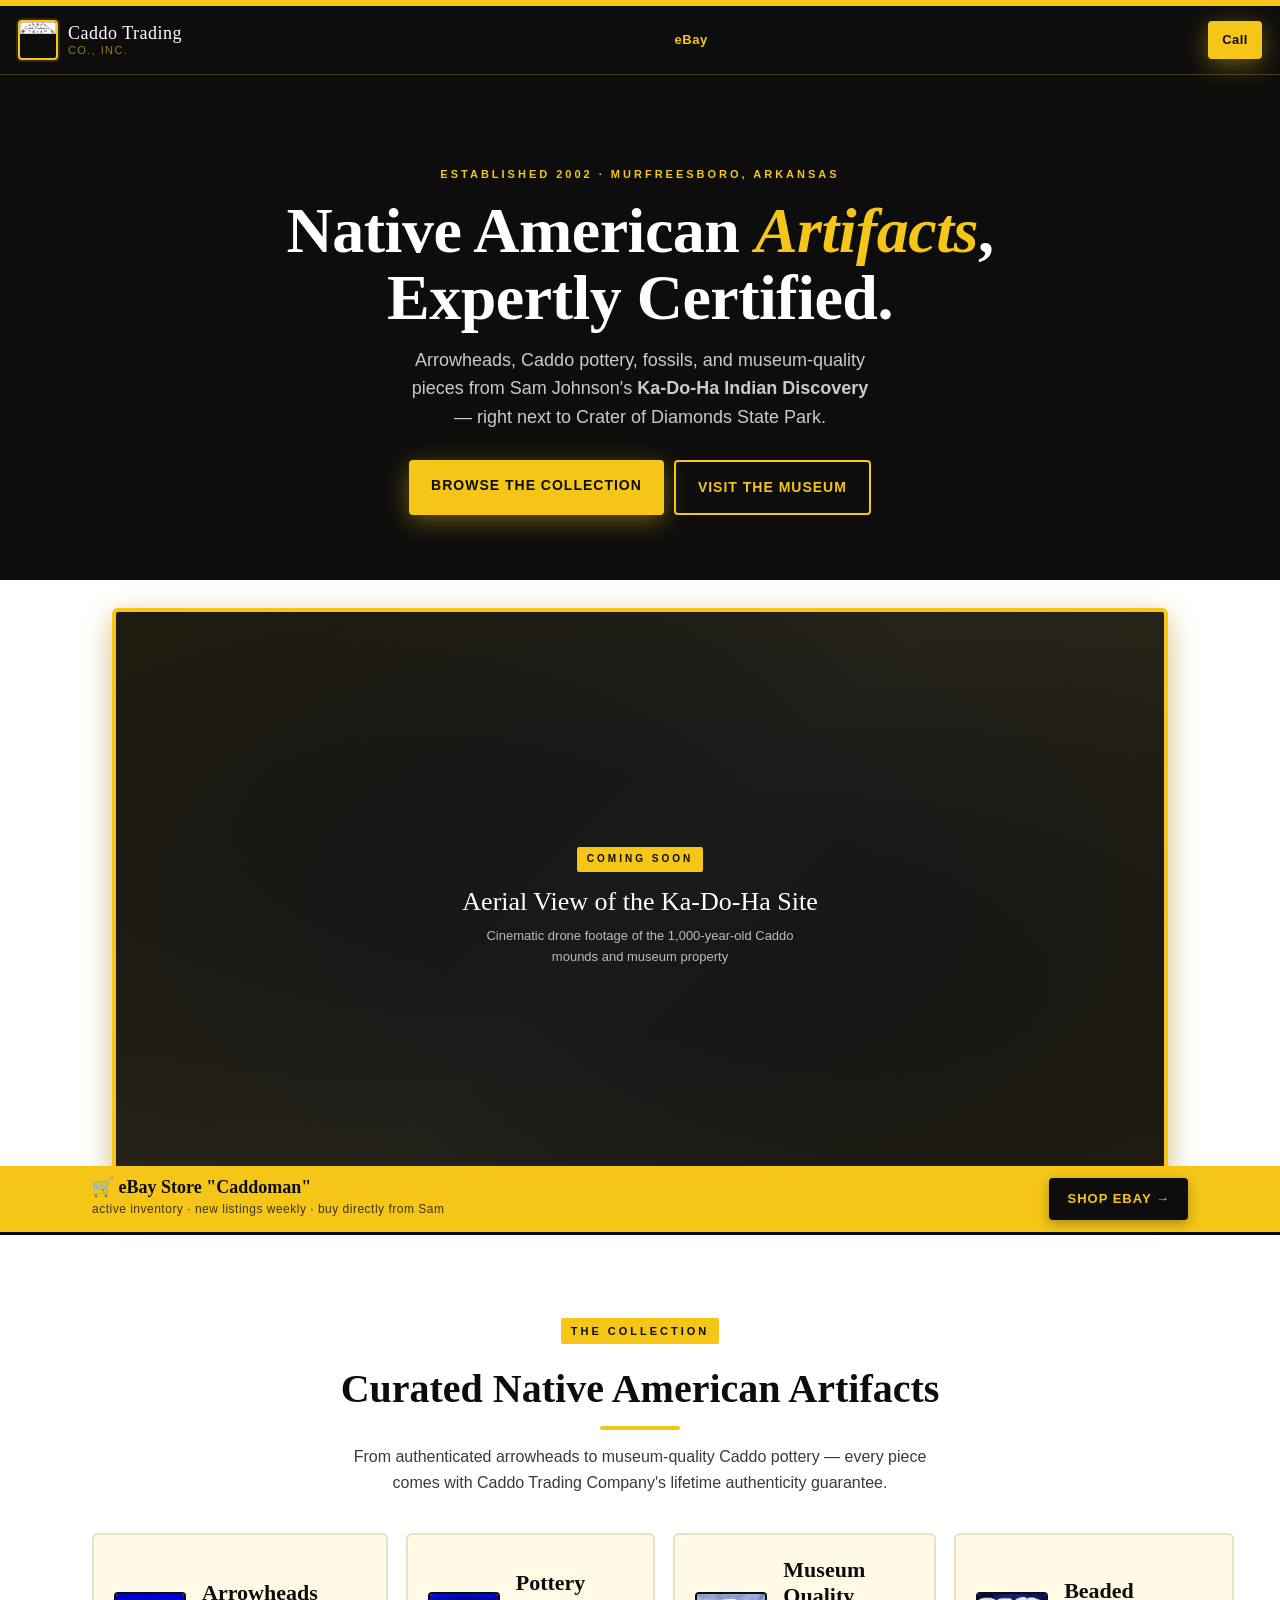
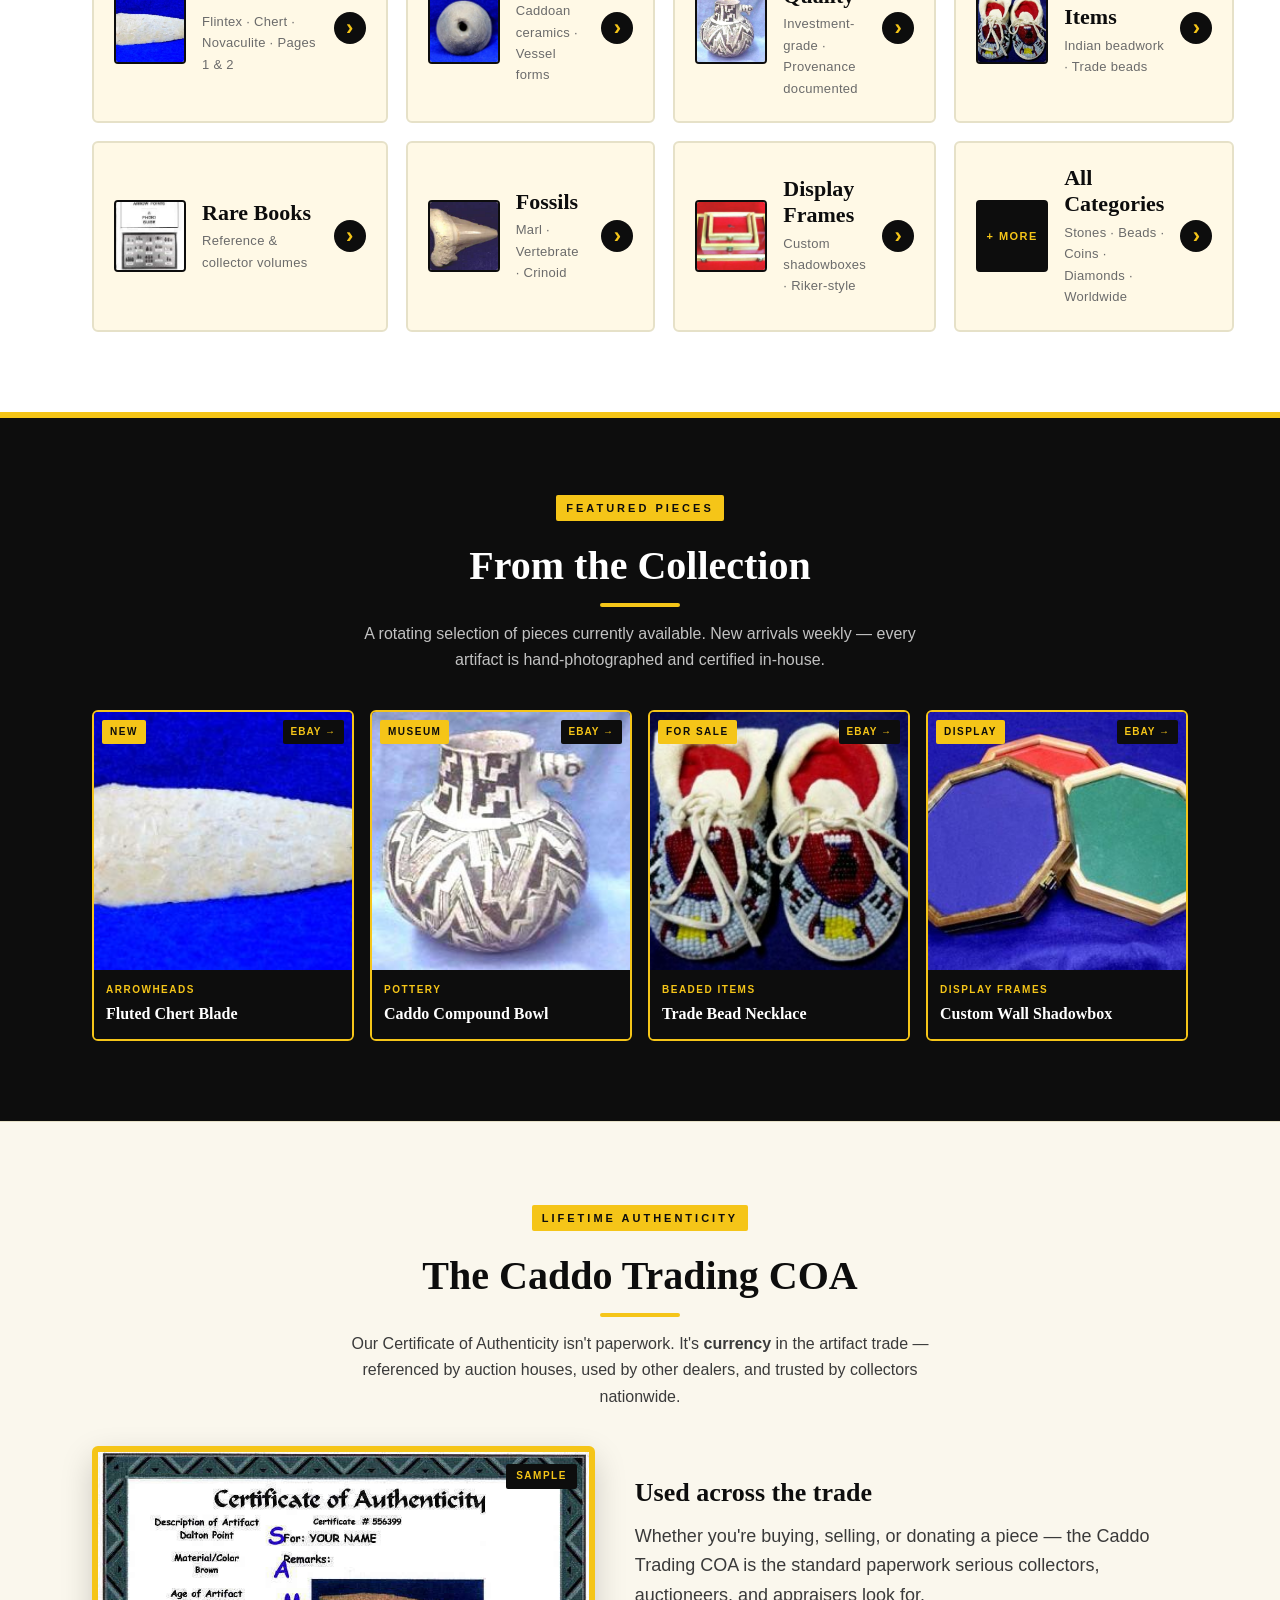
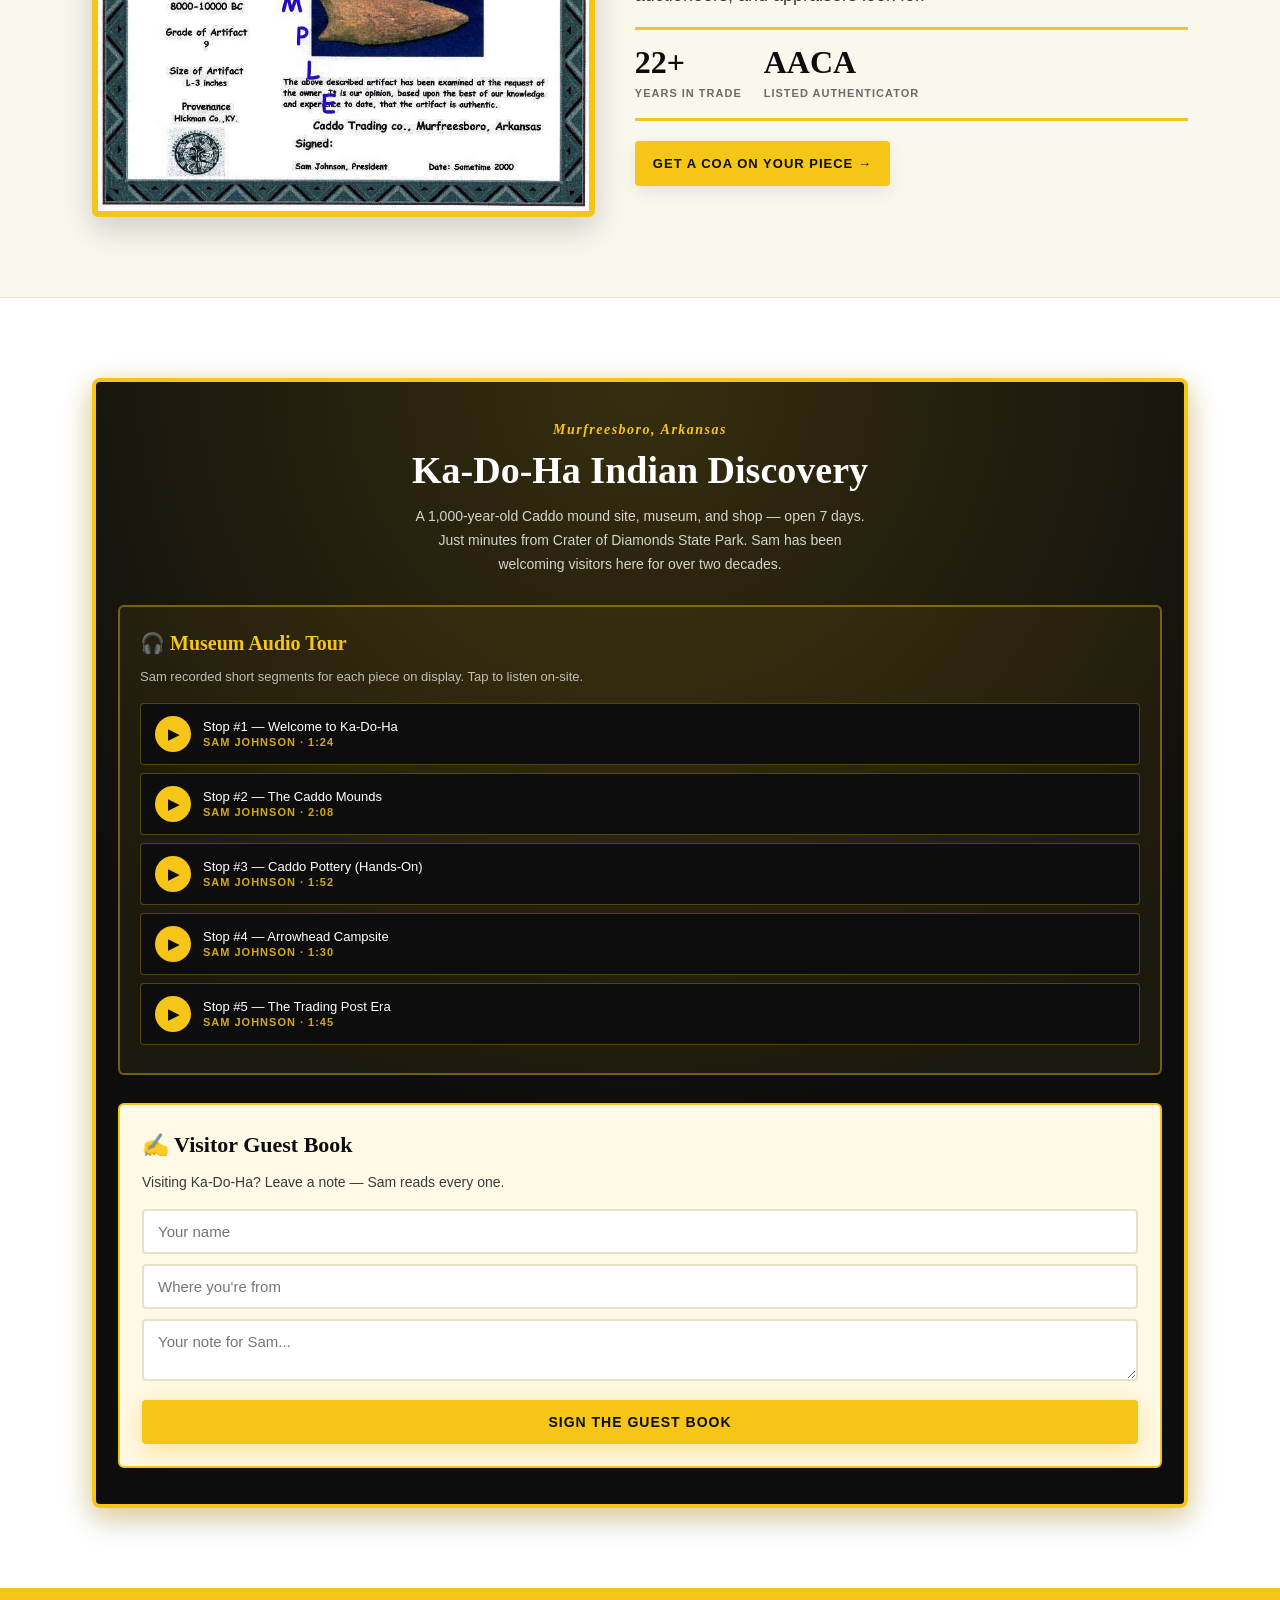
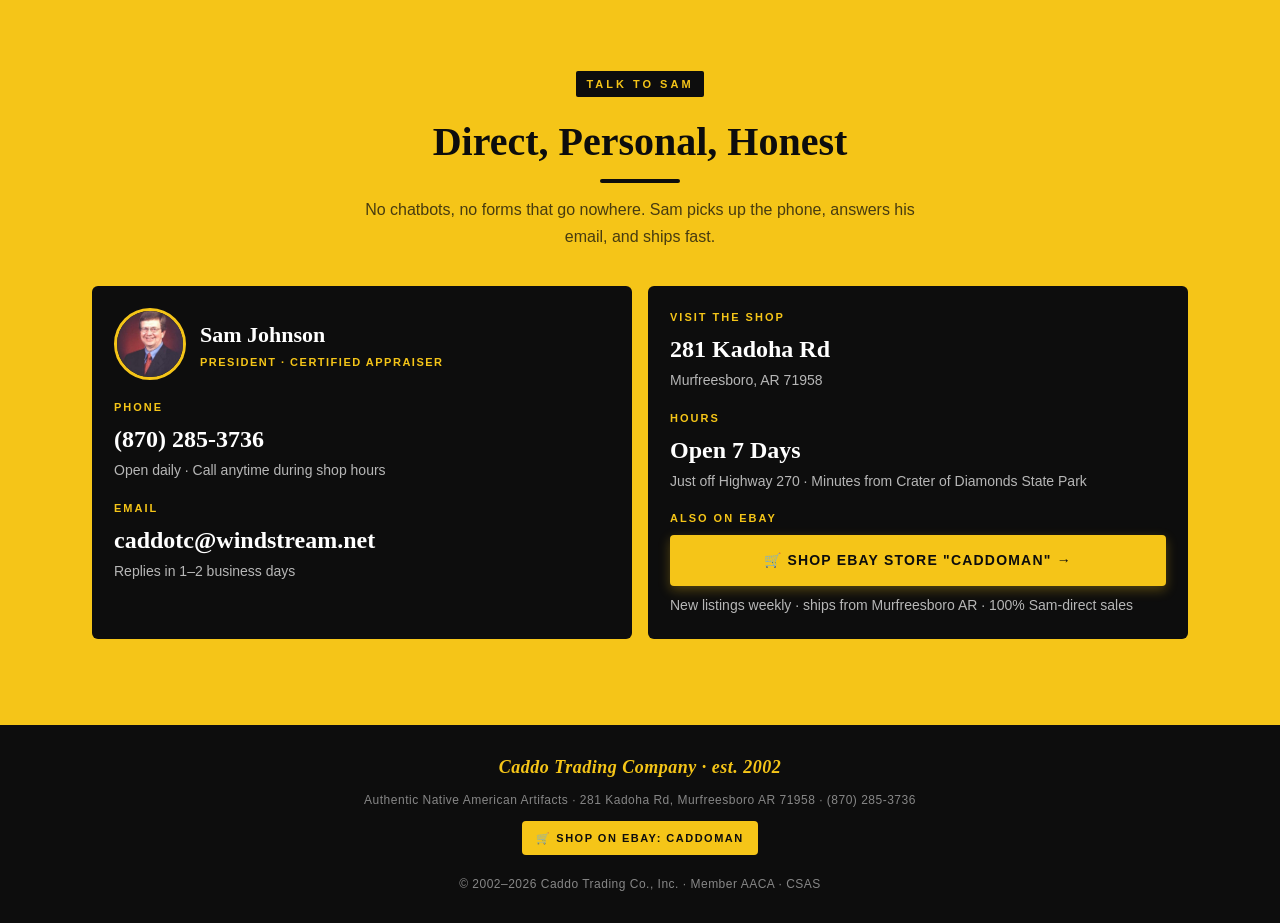
==== commit 0d12e0f1: "Promote eBay: header nav button, persistent yellow promo strip, eBay pill on every featured piece, f" ====
--- a/index.html
+++ b/index.html
@@ -18,27 +18,32 @@
 
 <style>
 /* ===== MOBILE-FIRST DESIGN ===== */
-/* Palette: warm earth tones (museum / archaeological feel) */
-/* Blue-velvet accent to echo the existing catalog photo backdrop */
+/* Palette: YELLOW / BLACK / WHITE (Sam's brand identity) */
+/* Inspired by his existing yellow book tabs + AACA badge */
 
 * { box-sizing: border-box; margin: 0; padding: 0; }
 img { max-width: 100%; height: auto; display: block; }
 a { color: inherit; text-decoration: none; }
 
 :root {
-  --bg: #faf6f0;            /* warm cream — readable on phones, museum card look */
-  --bg-card: #f0e9dd;
-  --bg-deep: #2a1812;       /* dark oxblood-brown for hero/cert sections */
-  --bg-blu: #16264a;        /* the blue-velvet backdrop color */
-  --ink: #1f1410;
-  --ink-soft: #5a463a;
-  --gold: #b8862a;
-  --gold-bright: #d4a853;
-  --cream: #f5f0e8;
-  --rust: #8b4513;
-  --border: #d9c9b0;
-  --shadow: 0 6px 18px rgba(40, 20, 10, 0.12);
-  --shadow-deep: 0 12px 32px rgba(0, 0, 0, 0.18);
+  --bg: #ffffff;            /* white canvas */
+  --bg-soft: #faf7ed;       /* soft yellow-cream tint for sections */
+  --bg-card: #fff9e6;       /* pale yellow card */
+  --bg-yellow: #f5c518;     /* primary Sam yellow — bright yellow */
+  --bg-yellow-soft: #fde68a; /* softer yellow for highlights */
+  --bg-deep: #0d0d0d;       /* deep black for hero/cert/dark sections */
+  --bg-blu: #16264a;        /* the blue-velvet backdrop color (still useful for gallery) */
+  --ink: #0d0d0d;
+  --ink-soft: #3a3a3a;
+  --ink-dim: #6b6b6b;
+  --yellow: #f5c518;        /* primary yellow */
+  --yellow-bright: #ffd60a;  /* hover/highlight yellow */
+  --yellow-deep: #d4a017;    /* deeper yellow for borders/shadows */
+  --black: #0d0d0d;
+  --line: #e6e1c8;
+  --shadow: 0 6px 18px rgba(13, 13, 13, 0.08);
+  --shadow-deep: 0 12px 32px rgba(13, 13, 13, 0.18);
+  --shadow-yellow: 0 6px 24px rgba(245, 197, 24, 0.4);
 }
 
 html { scroll-behavior: smooth; }
@@ -53,36 +58,40 @@
 }
 
 header.hero {
-  background: linear-gradient(135deg, var(--bg-deep) 0%, #3a2418 60%, #4a2e1c 100%);
-  color: var(--cream);
+  background: var(--bg-deep);
+  color: #ffffff;
   padding: 0 0 1px;
   position: relative;
+  border-top: 6px solid var(--yellow);
 }
 .header-bar {
   display: flex; align-items: center; justify-content: space-between;
   padding: 14px 18px;
-  border-bottom: 1px solid rgba(212, 168, 83, 0.18);
+  border-bottom: 1px solid rgba(245, 197, 24, 0.25);
 }
 .brand-mark {
   display: flex; align-items: center; gap: 10px;
 }
 .brand-logo {
   width: 40px; height: 40px; border-radius: 4px; overflow: hidden;
-  border: 1px solid var(--gold);
-  box-shadow: 0 0 0 2px rgba(212, 168, 83, 0.15);
+  border: 2px solid var(--yellow);
+  box-shadow: 0 0 0 2px rgba(245, 197, 24, 0.15);
 }
 .brand-text {
   font-family: 'Cormorant Garamond', Georgia, serif;
   font-size: 18px; line-height: 1.1; letter-spacing: 0.5px;
-}
-.brand-text small { display: block; font-size: 11px; opacity: 0.7; font-family: -apple-system, sans-serif; letter-spacing: 1.4px; text-transform: uppercase; }
+  color: #ffffff;
+}
+.brand-text small { display: block; font-size: 11px; opacity: 0.6; font-family: -apple-system, sans-serif; letter-spacing: 1.4px; text-transform: uppercase; color: var(--yellow); }
 .call-btn {
-  background: var(--gold);
-  color: var(--bg-deep);
+  background: var(--yellow);
+  color: var(--black);
   padding: 8px 14px;
   border-radius: 4px;
-  font-size: 13px; font-weight: 700; letter-spacing: 0.5px;
+  font-size: 13px; font-weight: 800; letter-spacing: 0.5px;
   white-space: nowrap;
+  border: 0;
+  box-shadow: var(--shadow-yellow);
 }
 .hero-body {
   padding: 60px 22px 48px;
@@ -90,21 +99,22 @@
 }
 .hero-eyebrow {
   font-size: 11px; letter-spacing: 3px; text-transform: uppercase;
-  color: var(--gold-bright);
+  color: var(--yellow);
   margin-bottom: 14px;
+  font-weight: 700;
 }
 .hero-title {
   font-family: 'Cormorant Garamond', Georgia, 'Times New Roman', serif;
   font-size: 38px; line-height: 1.05;
-  color: var(--cream);
+  color: #ffffff;
   margin-bottom: 14px;
-  font-weight: 600;
+  font-weight: 700;
   letter-spacing: -0.5px;
 }
-.hero-title em { font-style: italic; color: var(--gold-bright); }
+.hero-title em { font-style: italic; color: var(--yellow); }
 .hero-sub {
   font-size: 16px; line-height: 1.6;
-  color: rgba(245, 240, 232, 0.78);
+  color: rgba(255, 255, 255, 0.78);
   margin-bottom: 28px;
   max-width: 460px; margin-left: auto; margin-right: auto;
 }
@@ -115,14 +125,14 @@
   display: inline-block;
   padding: 14px 22px;
   border-radius: 4px;
-  font-weight: 700; letter-spacing: 1px; font-size: 14px;
+  font-weight: 800; letter-spacing: 1px; font-size: 14px;
   text-transform: uppercase;
   text-align: center;
   transition: transform 0.15s ease, box-shadow 0.15s ease;
 }
 .cta:hover, .cta:active { transform: translateY(-1px); box-shadow: var(--shadow-deep); }
-.cta-primary { background: var(--gold); color: var(--bg-deep); }
-.cta-ghost { border: 1px solid var(--gold); color: var(--gold-bright); }
+.cta-primary { background: var(--yellow); color: var(--black); box-shadow: var(--shadow-yellow); }
+.cta-ghost { border: 2px solid var(--yellow); color: var(--yellow); }
 
 /* Drone hero slot — placeholder for footage */
 .drone-slot {
@@ -135,33 +145,38 @@
 }
 .drone-frame {
   aspect-ratio: 16 / 9;
-  background: linear-gradient(135deg, #2a3d1a 0%, #1a2a14 50%, #0e1a0a 100%);
-  border: 1px solid rgba(212, 168, 83, 0.3);
+  background: linear-gradient(135deg, #0d0d0d 0%, #1a1a1a 50%, #0d0d0d 100%);
+  border: 4px solid var(--yellow);
   border-radius: 6px;
   display: flex; align-items: center; justify-content: center;
-  box-shadow: var(--shadow-deep);
+  box-shadow: var(--shadow-yellow), var(--shadow-deep);
   position: relative;
   overflow: hidden;
 }
 .drone-frame::before {
   content: '';
   position: absolute; inset: 0;
-  background: radial-gradient(ellipse at center, transparent 30%, rgba(0,0,0,0.4) 100%);
+  background: radial-gradient(ellipse at center, transparent 30%, rgba(245, 197, 24, 0.08) 100%);
 }
 .drone-frame-inner {
   position: relative; z-index: 2;
-  text-align: center; color: var(--cream);
+  text-align: center; color: #ffffff;
   padding: 24px;
 }
 .drone-frame-tag {
   font-size: 10px; letter-spacing: 3px; text-transform: uppercase;
-  color: var(--gold-bright);
-  margin-bottom: 10px;
+  color: var(--black);
+  background: var(--yellow);
+  padding: 4px 10px;
+  border-radius: 2px;
+  display: inline-block;
+  margin-bottom: 14px;
+  font-weight: 800;
 }
 .drone-frame-title {
   font-family: 'Cormorant Garamond', Georgia, serif;
   font-size: 26px; line-height: 1.2;
-  color: var(--cream);
+  color: #ffffff;
   margin-bottom: 8px;
 }
 .drone-frame-sub {
@@ -181,18 +196,24 @@
 }
 .section-eyebrow {
   font-size: 11px; letter-spacing: 3px; text-transform: uppercase;
-  color: var(--gold);
+  color: var(--black);
   margin-bottom: 8px;
   text-align: center;
-  font-weight: 700;
-}
+  font-weight: 800;
+  display: inline-block;
+  background: var(--yellow);
+  padding: 4px 10px;
+  border-radius: 2px;
+  margin-left: auto; margin-right: auto;
+}
+.section-eyebrow-wrap { text-align: center; margin-bottom: 14px; }
 .section-title {
   font-family: 'Cormorant Garamond', Georgia, 'Times New Roman', serif;
   font-size: 32px; line-height: 1.15;
   color: var(--ink);
   margin-bottom: 14px;
   text-align: center;
-  font-weight: 600;
+  font-weight: 700;
 }
 .section-sub {
   font-size: 16px; line-height: 1.65;
@@ -202,10 +223,11 @@
   max-width: 580px; margin-left: auto; margin-right: auto;
 }
 .section-divider {
-  width: 80px; height: 1px;
-  background: var(--gold);
+  width: 80px; height: 4px;
+  background: var(--yellow);
   margin: 14px auto 14px;
   border: 0;
+  border-radius: 2px;
 }
 
 /* Inventory grid */
@@ -216,7 +238,7 @@
 }
 .inv-card {
   background: var(--bg-card);
-  border: 1px solid var(--border);
+  border: 2px solid var(--line);
   border-radius: 6px;
   padding: 22px 20px;
   display: flex; align-items: center; gap: 16px;
@@ -226,12 +248,14 @@
 .inv-card:hover {
   transform: translateY(-2px);
   box-shadow: var(--shadow);
-  border-color: var(--gold);
-}
+  border-color: var(--black);
+  background: var(--yellow);
+}
+.inv-card:hover .inv-card-arrow { color: var(--black); }
 .inv-card-img {
   width: 72px; height: 72px;
   flex-shrink: 0;
-  border: 1px solid var(--border);
+  border: 2px solid var(--black);
   background: var(--bg-blu);
   border-radius: 4px;
   overflow: hidden;
@@ -245,31 +269,94 @@
   color: var(--ink);
   margin-bottom: 4px;
   line-height: 1.2;
+  font-weight: 700;
 }
 .inv-card-sub {
-  font-size: 13px; color: var(--ink-soft);
+  font-size: 13px; color: var(--ink-dim);
   letter-spacing: 0.3px;
 }
 .inv-card-arrow {
-  color: var(--gold); font-size: 22px;
+  color: var(--yellow); font-size: 22px;
+  background: var(--black);
+  width: 32px; height: 32px;
+  border-radius: 50%;
+  display: flex; align-items: center; justify-content: center;
+  font-weight: 800;
+  flex-shrink: 0;
+}
+
+/* eBay promo strip — always-visible channel marker */
+.ebay-strip {
+  background: var(--yellow);
+  border-bottom: 3px solid var(--black);
+  position: relative;
+  z-index: 5;
+}
+.ebay-strip-inner {
+  max-width: 1140px;
+  margin: 0 auto;
+  padding: 12px 22px;
+  display: flex; align-items: center; justify-content: space-between;
+  gap: 12px;
+  flex-wrap: wrap;
+}
+.ebay-strip-text {
+  flex: 1;
+  min-width: 0;
+}
+.ebay-strip-title {
+  display: block;
+  font-family: 'Cormorant Garamond', Georgia, serif;
+  font-size: 18px; font-weight: 700;
+  color: var(--black);
+  line-height: 1.1;
+  margin-bottom: 2px;
+}
+.ebay-strip-sub {
+  display: block;
+  font-size: 12px;
+  color: var(--black);
+  opacity: 0.78;
+  letter-spacing: 0.5px;
+}
+.ebay-strip-btn {
+  background: var(--black);
+  color: var(--yellow);
+  padding: 10px 18px;
+  border-radius: 4px;
+  font-weight: 800;
+  font-size: 13px;
+  letter-spacing: 1px;
+  text-transform: uppercase;
+  white-space: nowrap;
+  border: 0;
+  box-shadow: 0 4px 12px rgba(13, 13, 13, 0.3);
 }
 
 /* Featured pieces strip */
 .featured-strip {
-  background: var(--bg-deep);
-  color: var(--cream);
-}
-.featured-strip .section-title { color: var(--cream); }
-.featured-strip .section-sub { color: rgba(245, 240, 232, 0.7); }
+  background: var(--black);
+  color: #ffffff;
+  position: relative;
+}
+.featured-strip::before {
+  content: '';
+  position: absolute;
+  top: 0; left: 0; right: 0;
+  height: 6px;
+  background: var(--yellow);
+}
+.featured-strip .section-title { color: #ffffff; }
+.featured-strip .section-sub { color: rgba(255, 255, 255, 0.75); }
 .featured-grid {
   display: grid;
   grid-template-columns: repeat(2, 1fr);
   gap: 12px;
 }
 .piece {
-  background: rgba(255,255,255,0.05);
-  border: 1px solid rgba(212, 168, 83, 0.2);
-  border-radius: 4px;
+  background: var(--black);
+  border: 2px solid var(--yellow);
+  border-radius: 6px;
   overflow: hidden;
 }
 .piece-img {
@@ -281,31 +368,50 @@
 .piece-tag {
   position: absolute;
   top: 8px; left: 8px;
-  background: var(--gold);
-  color: var(--bg-deep);
-  font-size: 9px; letter-spacing: 1.5px; text-transform: uppercase;
-  font-weight: 700;
-  padding: 3px 7px;
+  background: var(--yellow);
+  color: var(--black);
+  font-size: 10px; letter-spacing: 1.5px; text-transform: uppercase;
+  font-weight: 800;
+  padding: 4px 8px;
   border-radius: 2px;
 }
+.piece-ebay {
+  position: absolute;
+  top: 8px; right: 8px;
+  background: var(--black);
+  color: var(--yellow);
+  font-size: 10px; letter-spacing: 1px; text-transform: uppercase;
+  font-weight: 800;
+  padding: 4px 8px;
+  border-radius: 2px;
+  cursor: pointer;
+  z-index: 2;
+  transition: transform 0.15s ease;
+}
+.piece-ebay:hover { transform: scale(1.05); }
 .piece-meta {
-  padding: 10px 10px 12px;
+  padding: 12px 12px 14px;
+  background: var(--black);
 }
 .piece-cat {
   font-size: 10px; letter-spacing: 1.5px; text-transform: uppercase;
-  color: var(--gold-bright);
-  margin-bottom: 4px;
+  color: var(--yellow);
+  margin-bottom: 6px;
+  font-weight: 700;
 }
 .piece-name {
   font-family: 'Cormorant Garamond', Georgia, serif;
-  font-size: 15px;
-  line-height: 1.2;
-  color: var(--cream);
+  font-size: 16px;
+  line-height: 1.3;
+  color: #ffffff;
+  font-weight: 600;
 }
 
 /* Certification */
 .cert-section {
-  background: var(--bg-card);
+  background: var(--bg-soft);
+  border-top: 1px solid var(--line);
+  border-bottom: 1px solid var(--line);
 }
 .cert-wrap {
   display: grid;
@@ -314,8 +420,8 @@
   align-items: center;
 }
 .cert-img {
-  border: 4px solid var(--cream);
-  border-radius: 4px;
+  border: 6px solid var(--yellow);
+  border-radius: 6px;
   box-shadow: var(--shadow-deep);
   position: relative;
   background: #fff;
@@ -324,19 +430,20 @@
 .cert-img img { width: 100%; height: auto; display: block; }
 .cert-img-tag {
   position: absolute; top: 12px; right: 12px;
-  background: rgba(212, 168, 83, 0.95);
-  color: var(--bg-deep);
+  background: var(--black);
+  color: var(--yellow);
   font-size: 10px; letter-spacing: 1.5px; text-transform: uppercase;
-  font-weight: 700;
-  padding: 4px 8px;
+  font-weight: 800;
+  padding: 4px 10px;
   border-radius: 2px;
 }
 .cert-body h3 {
   font-family: 'Cormorant Garamond', Georgia, serif;
-  font-size: 24px;
+  font-size: 26px;
   color: var(--ink);
-  margin-bottom: 10px;
+  margin-bottom: 12px;
   line-height: 1.25;
+  font-weight: 700;
 }
 .cert-body p {
   color: var(--ink-soft);
@@ -344,49 +451,56 @@
 }
 .cert-stats {
   display: flex; gap: 22px;
-  padding: 14px 0;
-  margin: 14px 0 18px;
-  border-top: 1px solid var(--border);
-  border-bottom: 1px solid var(--border);
+  padding: 16px 0;
+  margin: 16px 0 20px;
+  border-top: 3px solid var(--yellow);
+  border-bottom: 3px solid var(--yellow);
 }
 .cert-stat-num {
   font-family: 'Cormorant Garamond', Georgia, serif;
-  font-size: 28px; font-weight: 700; color: var(--gold);
+  font-size: 32px; font-weight: 800; color: var(--ink);
   line-height: 1;
 }
 .cert-stat-lbl {
   font-size: 11px; letter-spacing: 1px;
-  color: var(--ink-soft);
+  color: var(--ink-dim);
   text-transform: uppercase;
-  margin-top: 4px;
+  margin-top: 6px;
+  font-weight: 600;
 }
 .cta-link {
-  color: var(--gold); font-weight: 700;
-  border-bottom: 2px solid var(--gold);
-  padding-bottom: 1px;
-  font-size: 14px;
-  letter-spacing: 0.5px;
+  color: var(--ink); font-weight: 800;
+  background: var(--yellow);
+  border: 0;
+  padding: 12px 18px;
+  border-radius: 4px;
+  font-size: 13px;
+  letter-spacing: 1px;
   text-transform: uppercase;
+  display: inline-block;
+  box-shadow: var(--shadow);
 }
 
 /* Ka-Do-Ha */
 .kadoha-section {
-  background: linear-gradient(180deg, var(--bg) 0%, var(--bg-card) 100%);
+  background: var(--bg);
   position: relative;
 }
 .kadoha-hero {
-  background: var(--bg-deep);
+  background: var(--black);
+  border: 4px solid var(--yellow);
   border-radius: 8px;
-  padding: 32px 22px;
-  color: var(--cream);
+  padding: 36px 22px;
+  color: #ffffff;
   text-align: center;
   position: relative;
   overflow: hidden;
+  box-shadow: var(--shadow-yellow), var(--shadow-deep);
 }
 .kadoha-hero::before {
   content: '';
   position: absolute; inset: 0;
-  background: radial-gradient(circle at 50% 40%, rgba(212, 168, 83, 0.15) 0%, transparent 70%);
+  background: radial-gradient(circle at 50% 0%, rgba(245, 197, 24, 0.18) 0%, transparent 60%);
   pointer-events: none;
 }
 .kadoha-hero-inner { position: relative; z-index: 2; }
@@ -395,84 +509,90 @@
   font-style: italic;
   font-size: 14px;
   letter-spacing: 1.5px;
-  color: var(--gold-bright);
+  color: var(--yellow);
   margin-bottom: 8px;
+  font-weight: 600;
 }
 .kadoha-title {
   font-family: 'Cormorant Garamond', Georgia, serif;
-  font-size: 36px;
-  color: var(--cream);
+  font-size: 38px;
+  color: #ffffff;
   margin-bottom: 14px;
   line-height: 1.1;
+  font-weight: 700;
 }
 .kadoha-meta {
   font-size: 14px; line-height: 1.7;
-  color: rgba(245, 240, 232, 0.75);
+  color: rgba(255, 255, 255, 0.8);
   max-width: 460px;
-  margin: 0 auto 22px;
+  margin: 0 auto 24px;
 }
 .audio-tour {
-  background: rgba(212, 168, 83, 0.1);
-  border: 1px solid rgba(212, 168, 83, 0.3);
+  background: rgba(245, 197, 24, 0.06);
+  border: 2px solid rgba(245, 197, 24, 0.4);
   border-radius: 6px;
-  padding: 18px;
+  padding: 20px;
   text-align: left;
-  margin-top: 24px;
+  margin-top: 28px;
 }
 .audio-tour-title {
   font-family: 'Cormorant Garamond', Georgia, serif;
-  font-size: 18px;
-  color: var(--cream);
+  font-size: 20px;
+  color: var(--yellow);
   margin-bottom: 6px;
+  font-weight: 700;
 }
 .audio-tour-sub {
   font-size: 13px;
-  color: rgba(245, 240, 232, 0.65);
-  margin-bottom: 14px;
+  color: rgba(255, 255, 255, 0.7);
+  margin-bottom: 16px;
 }
 .audio-play {
   display: flex; align-items: center; gap: 12px;
-  background: rgba(255,255,255,0.08);
-  padding: 10px 14px;
+  background: var(--black);
+  padding: 12px 14px;
   border-radius: 4px;
   margin-bottom: 8px;
-  border: 1px solid rgba(212, 168, 83, 0.15);
+  border: 1px solid rgba(245, 197, 24, 0.3);
 }
 .audio-play-btn {
   width: 36px; height: 36px;
-  background: var(--gold);
-  color: var(--bg-deep);
+  background: var(--yellow);
+  color: var(--black);
   border-radius: 50%;
   display: flex; align-items: center; justify-content: center;
-  font-size: 14px; font-weight: 700;
+  font-size: 14px; font-weight: 800;
   flex-shrink: 0;
 }
 .audio-play-text {
   font-size: 13px;
-  color: var(--cream);
+  color: #ffffff;
   line-height: 1.3;
 }
 .audio-play-text small {
   display: block;
   font-size: 11px;
-  color: rgba(245, 240, 232, 0.5);
+  color: rgba(245, 197, 24, 0.85);
   letter-spacing: 1px;
   text-transform: uppercase;
+  font-weight: 600;
 }
 
 /* Guest log */
 .guestbook {
   background: var(--bg-card);
-  border: 1px solid var(--border);
+  border: 2px solid var(--yellow);
   border-radius: 6px;
   padding: 22px;
   margin-top: 28px;
+  text-align: left;
 }
 .guestbook h3 {
   font-family: 'Cormorant Garamond', Georgia, serif;
   font-size: 22px;
   color: var(--ink);
   margin-bottom: 8px;
+  font-weight: 700;
 }
 .guestbook p {
   font-size: 14px;
@@ -482,95 +602,109 @@
 .guestbook input, .guestbook textarea {
   width: 100%;
   padding: 12px 14px;
-  border: 1px solid var(--border);
+  border: 2px solid var(--line);
   border-radius: 4px;
   font-size: 15px;
   font-family: inherit;
-  background: var(--cream);
+  background: #ffffff;
   margin-bottom: 10px;
-}
-.guestbook textarea { resize: vertical; min-height: 80px; }
+  color: var(--ink);
+}
+.guestbook input:focus, .guestbook textarea:focus {
+  outline: 0;
+  border-color: var(--yellow);
+}
 .guestbook-btn {
-  background: var(--gold);
-  color: var(--bg-deep);
+  background: var(--yellow);
+  color: var(--black);
   border: 0;
-  padding: 12px 22px;
+  padding: 14px 22px;
   border-radius: 4px;
-  font-weight: 700; font-size: 14px;
+  font-weight: 800; font-size: 14px;
   letter-spacing: 1px; text-transform: uppercase;
   cursor: pointer;
   width: 100%;
+  box-shadow: var(--shadow-yellow);
 }
 
 /* Contact */
 .contact-section {
-  background: var(--bg-deep);
-  color: var(--cream);
-}
-.contact-section .section-title { color: var(--cream); }
-.contact-section .section-sub { color: rgba(245, 240, 232, 0.7); }
+  background: var(--yellow);
+  color: var(--black);
+  position: relative;
+}
+.contact-section .section-title { color: var(--black); }
+.contact-section .section-sub { color: rgba(13, 13, 13, 0.75); }
 .contact-grid {
   display: grid;
   grid-template-columns: 1fr;
   gap: 16px;
 }
 .contact-card {
-  background: rgba(255,255,255,0.04);
-  border: 1px solid rgba(212, 168, 83, 0.25);
+  background: var(--black);
+  border: 0;
   border-radius: 6px;
   padding: 22px;
+  color: #ffffff;
 }
 .contact-card-label {
   font-size: 11px; letter-spacing: 2px; text-transform: uppercase;
-  color: var(--gold-bright);
+  color: var(--yellow);
   margin-bottom: 8px;
+  font-weight: 700;
 }
 .contact-card-big {
   font-family: 'Cormorant Garamond', Georgia, serif;
-  font-size: 22px;
-  color: var(--cream);
+  font-size: 24px;
+  color: #ffffff;
   margin-bottom: 4px;
   line-height: 1.3;
+  font-weight: 700;
+  display: block;
 }
 .contact-card-sub {
   font-size: 14px;
-  color: rgba(245, 240, 232, 0.7);
+  color: rgba(255, 255, 255, 0.7);
 }
 .contact-portrait {
   display: flex; align-items: center; gap: 14px;
-  margin-bottom: 16px;
+  margin-bottom: 18px;
 }
 .contact-portrait img {
-  width: 64px; height: 64px;
+  width: 72px; height: 72px;
   border-radius: 50%;
   object-fit: cover;
-  border: 2px solid var(--gold);
+  border: 3px solid var(--yellow);
 }
 .contact-portrait-name {
   font-family: 'Cormorant Garamond', Georgia, serif;
-  font-size: 20px; color: var(--cream);
+  font-size: 22px; color: #ffffff;
+  font-weight: 700;
 }
 .contact-portrait-title {
-  font-size: 12px;
-  color: rgba(245, 240, 232, 0.6);
-  letter-spacing: 1px; text-transform: uppercase;
+  font-size: 11px;
+  color: var(--yellow);
+  letter-spacing: 1.5px; text-transform: uppercase;
+  font-weight: 700;
 }
 
 footer {
-  background: #1a0e08;
-  color: rgba(245, 240, 232, 0.4);
-  padding: 24px 22px;
+  background: var(--black);
+  color: rgba(255, 255, 255, 0.5);
+  padding: 28px 22px;
   text-align: center;
   font-size: 12px;
   letter-spacing: 0.5px;
+  border-top: 6px solid var(--yellow);
 }
 footer .footer-mark {
-  color: var(--gold);
+  color: var(--yellow);
   font-family: 'Cormorant Garamond', Georgia, serif;
   font-style: italic;
-  font-size: 16px;
-  margin-bottom: 6px;
+  font-size: 18px;
+  margin-bottom: 8px;
   display: block;
+  font-weight: 700;
 }
 
 /* ===== Tablet / small desktop ===== */
@@ -607,7 +741,8 @@
       <div class="brand-logo"><img src="assets/images/hero/logo-original.jpg" alt="Caddo Trading Company"></div>
       <div class="brand-text">Caddo Trading<small>Co., Inc.</small></div>
     </div>
-    <a href="tel:18702853736" class="call-btn">Call</a>
+    <a href="https://www.ebay.com/str/Caddoman/" target="_blank" rel="noopener" class="call-btn" style="background: var(--black); color: var(--yellow); box-shadow: none; margin-right: 8px;">eBay</a>
+<a href="tel:18702853736" class="call-btn">Call</a>
   </div>
 
   <div class="hero-body">
@@ -632,10 +767,21 @@
   </div>
 </div>
 
+<!-- EBAY PROMO STRIP — persistent, visible channel marker -->
+<div class="ebay-strip">
+  <div class="ebay-strip-inner">
+    <div class="ebay-strip-text">
+      <span class="ebay-strip-title">🛒 eBay Store "Caddoman"</span>
+      <span class="ebay-strip-sub">active inventory · new listings weekly · buy directly from Sam</span>
+    </div>
+    <a href="https://www.ebay.com/str/Caddoman/" target="_blank" rel="noopener" class="ebay-strip-btn">Shop eBay →</a>
+  </div>
+</div>
+
 <!-- INVENTORY -->
 <section id="inventory">
   <div class="container">
-    <div class="section-eyebrow">The Collection</div>
+    <div class="section-eyebrow-wrap"><div class="section-eyebrow">The Collection</div></div>
     <h2 class="section-title">Curated Native American Artifacts</h2>
     <hr class="section-divider">
     <p class="section-sub">From authenticated arrowheads to museum-quality Caddo pottery — every piece comes with Caddo Trading Company's lifetime authenticity guarantee.</p>
@@ -706,7 +852,7 @@
       </a>
 
       <a href="catalogue-misc.html" class="inv-card">
-        <div class="inv-card-img" style="background: var(--ink); color: var(--cream); font-size: 11px; letter-spacing: 1.5px; text-transform: uppercase;">+ More</div>
+        <div class="inv-card-img" style="background: var(--black); color: var(--yellow); font-size: 11px; letter-spacing: 1.5px; text-transform: uppercase; font-weight: 800;">+ MORE</div>
         <div class="inv-card-text">
           <div class="inv-card-title">All Categories</div>
           <div class="inv-card-sub">Stones · Beads · Coins · Diamonds · Worldwide</div>
@@ -721,9 +867,9 @@
 <!-- FEATURED PIECES -->
 <section class="featured-strip">
   <div class="container">
-    <div class="section-eyebrow" style="color: var(--gold-bright);">Featured Pieces</div>
+    <div class="section-eyebrow-wrap"><div class="section-eyebrow" style="background: var(--yellow); color: var(--black);">Featured Pieces</div></div>
     <h2 class="section-title">From the Collection</h2>
-    <hr class="section-divider">
+    <hr class="section-divider" style="background: var(--yellow);">
     <p class="section-sub">A rotating selection of pieces currently available. New arrivals weekly — every artifact is hand-photographed and certified in-house.</p>
 
     <div class="featured-grid">
@@ -731,6 +877,7 @@
       <div class="piece">
         <div class="piece-img">
           <span class="piece-tag">New</span>
+          <span class="piece-ebay" onclick="window.open('https://www.ebay.com/str/Caddoman/','_blank'); event.preventDefault();">eBay →</span>
           <img src="assets/images/catalog/arrowheads/4879.jpg" alt="Fluted chert blade">
         </div>
         <div class="piece-meta">
@@ -742,6 +889,7 @@
       <div class="piece">
         <div class="piece-img">
           <span class="piece-tag">Museum</span>
+          <span class="piece-ebay" onclick="window.open('https://www.ebay.com/str/Caddoman/','_blank'); event.preventDefault();">eBay →</span>
           <img src="assets/images/catalog/museumq/pot543b.jpg" alt="Caddo pottery vessel">
         </div>
         <div class="piece-meta">
@@ -753,6 +901,7 @@
       <div class="piece">
         <div class="piece-img">
           <span class="piece-tag">For Sale</span>
+          <span class="piece-ebay" onclick="window.open('https://www.ebay.com/str/Caddoman/','_blank'); event.preventDefault();">eBay →</span>
           <img src="assets/images/catalog/beaded/BI1191.jpg" alt="Beaded item">
         </div>
         <div class="piece-meta">
@@ -764,6 +913,7 @@
       <div class="piece">
         <div class="piece-img">
           <span class="piece-tag">Display</span>
+          <span class="piece-ebay" onclick="window.open('https://www.ebay.com/str/Caddoman/','_blank'); event.preventDefault();">eBay →</span>
           <img src="assets/images/catalog/display/Octogon_Frames_1.jpg" alt="Display frame">
         </div>
         <div class="piece-meta">
@@ -779,7 +929,7 @@
 <!-- CERTIFICATION (the COA — the actual product engine) -->
 <section class="cert-section">
   <div class="container">
-    <div class="section-eyebrow">Lifetime Authenticity</div>
+    <div class="section-eyebrow-wrap"><div class="section-eyebrow">Lifetime Authenticity</div></div>
     <h2 class="section-title">The Caddo Trading COA</h2>
     <hr class="section-divider">
     <p class="section-sub">Our Certificate of Authenticity isn't paperwork. It's <strong>currency</strong> in the artifact trade — referenced by auction houses, used by other dealers, and trusted by collectors nationwide.</p>
@@ -860,7 +1010,7 @@
             <textarea name="message" id="gb-message" placeholder="Your note for Sam..." required></textarea>
             <button type="submit" class="guestbook-btn">Sign the Guest Book</button>
           </form>
-          <div id="guestbook-thanks" style="display:none; padding: 14px; margin-top: 12px; background: rgba(212, 168, 83, 0.1); border: 1px solid var(--gold); border-radius: 4px; color: var(--ink); font-size: 14px;">
+          <div id="guestbook-thanks" style="display:none; padding: 14px; margin-top: 12px; background: var(--yellow); border: 2px solid var(--black); border-radius: 4px; color: var(--black); font-size: 14px; font-weight: 600;">
             ✅ Thanks! Your entry is saved locally on this device. (Live sync — once Sam gives the green light, it'll go to a backend.)
           </div>
         </div>
@@ -873,9 +1023,9 @@
 <!-- CONTACT -->
 <section id="contact" class="contact-section">
   <div class="container">
-    <div class="section-eyebrow" style="color: var(--gold-bright);">Talk to Sam</div>
+    <div class="section-eyebrow-wrap"><div class="section-eyebrow" style="background: var(--black); color: var(--yellow);">Talk to Sam</div></div>
     <h2 class="section-title">Direct, Personal, Honest</h2>
-    <hr class="section-divider">
+    <hr class="section-divider" style="background: var(--black);">
     <p class="section-sub">No chatbots, no forms that go nowhere. Sam picks up the phone, answers his email, and ships fast.</p>
 
     <div class="contact-grid">
@@ -910,8 +1060,8 @@
         </div>
         <div style="margin-top: 16px;">
           <div class="contact-card-label">Also On eBay</div>
-          <a href="https://www.ebay.com/str/Caddoman/" class="contact-card-big" style="color: var(--gold-bright);">→ eBay Store "Caddoman"</a>
-          <div class="contact-card-sub">Active inventory for online buyers</div>
+          <a href="https://www.ebay.com/str/Caddoman/" target="_blank" rel="noopener" style="display: block; margin-top: 8px; background: var(--yellow); color: var(--black); padding: 14px 18px; border-radius: 4px; font-weight: 800; font-family: -apple-system, sans-serif; font-size: 14px; letter-spacing: 1.2px; text-transform: uppercase; text-align: center; box-shadow: 0 4px 12px rgba(245, 197, 24, 0.3);">🛒 Shop eBay Store "Caddoman" →</a>
+          <div class="contact-card-sub" style="margin-top: 8px;">New listings weekly · ships from Murfreesboro AR · 100% Sam-direct sales</div>
         </div>
       </div>
 
@@ -922,6 +1072,8 @@
 <footer>
   <span class="footer-mark">Caddo Trading Company · est. 2002</span>
   Authentic Native American Artifacts · 281 Kadoha Rd, Murfreesboro AR 71958 · (870) 285-3736<br>
+  <a href="https://www.ebay.com/str/Caddoman/" target="_blank" rel="noopener" style="display: inline-block; margin-top: 10px; background: var(--yellow); color: var(--black); padding: 8px 14px; border-radius: 4px; font-weight: 800; font-size: 11px; letter-spacing: 1.5px; text-transform: uppercase;">🛒 Shop on eBay: Caddoman</a>
+  <br><br>
   © 2002–2026 Caddo Trading Co., Inc. · Member AACA · CSAS
 </footer>
 
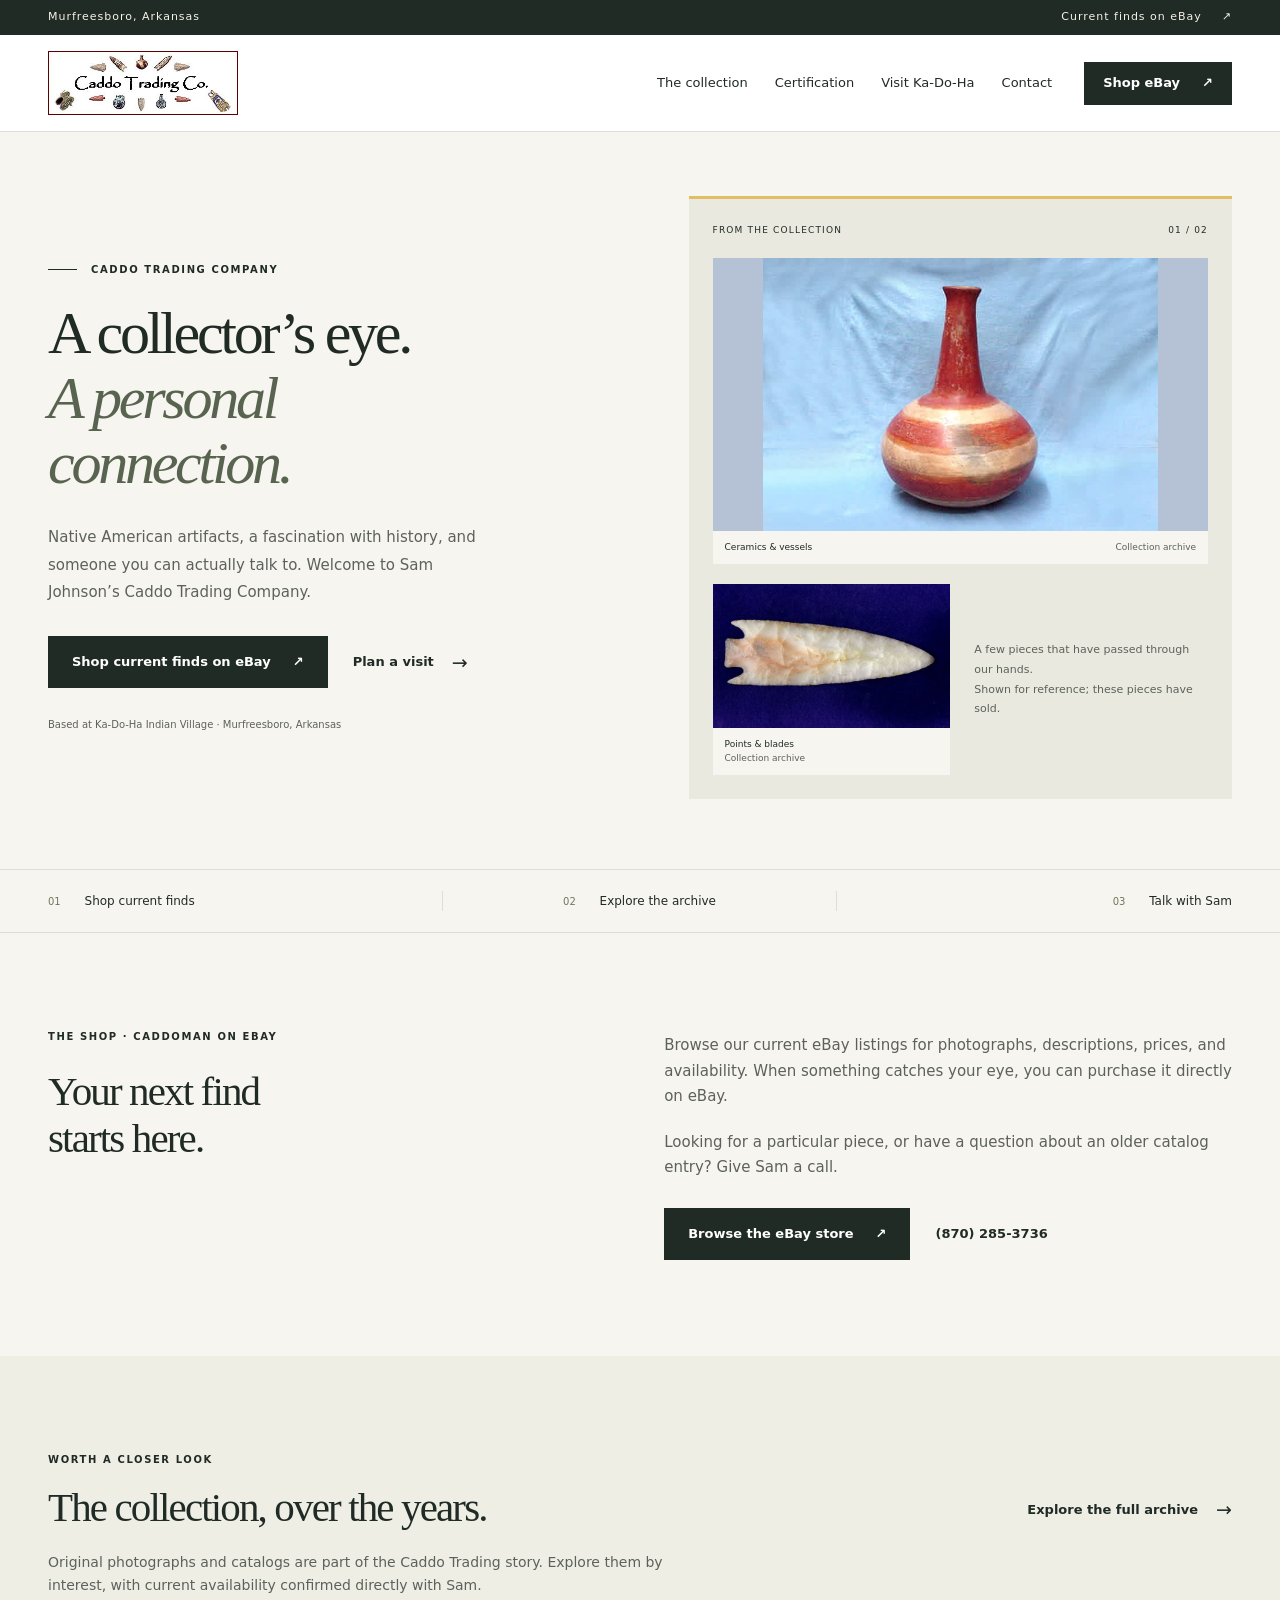
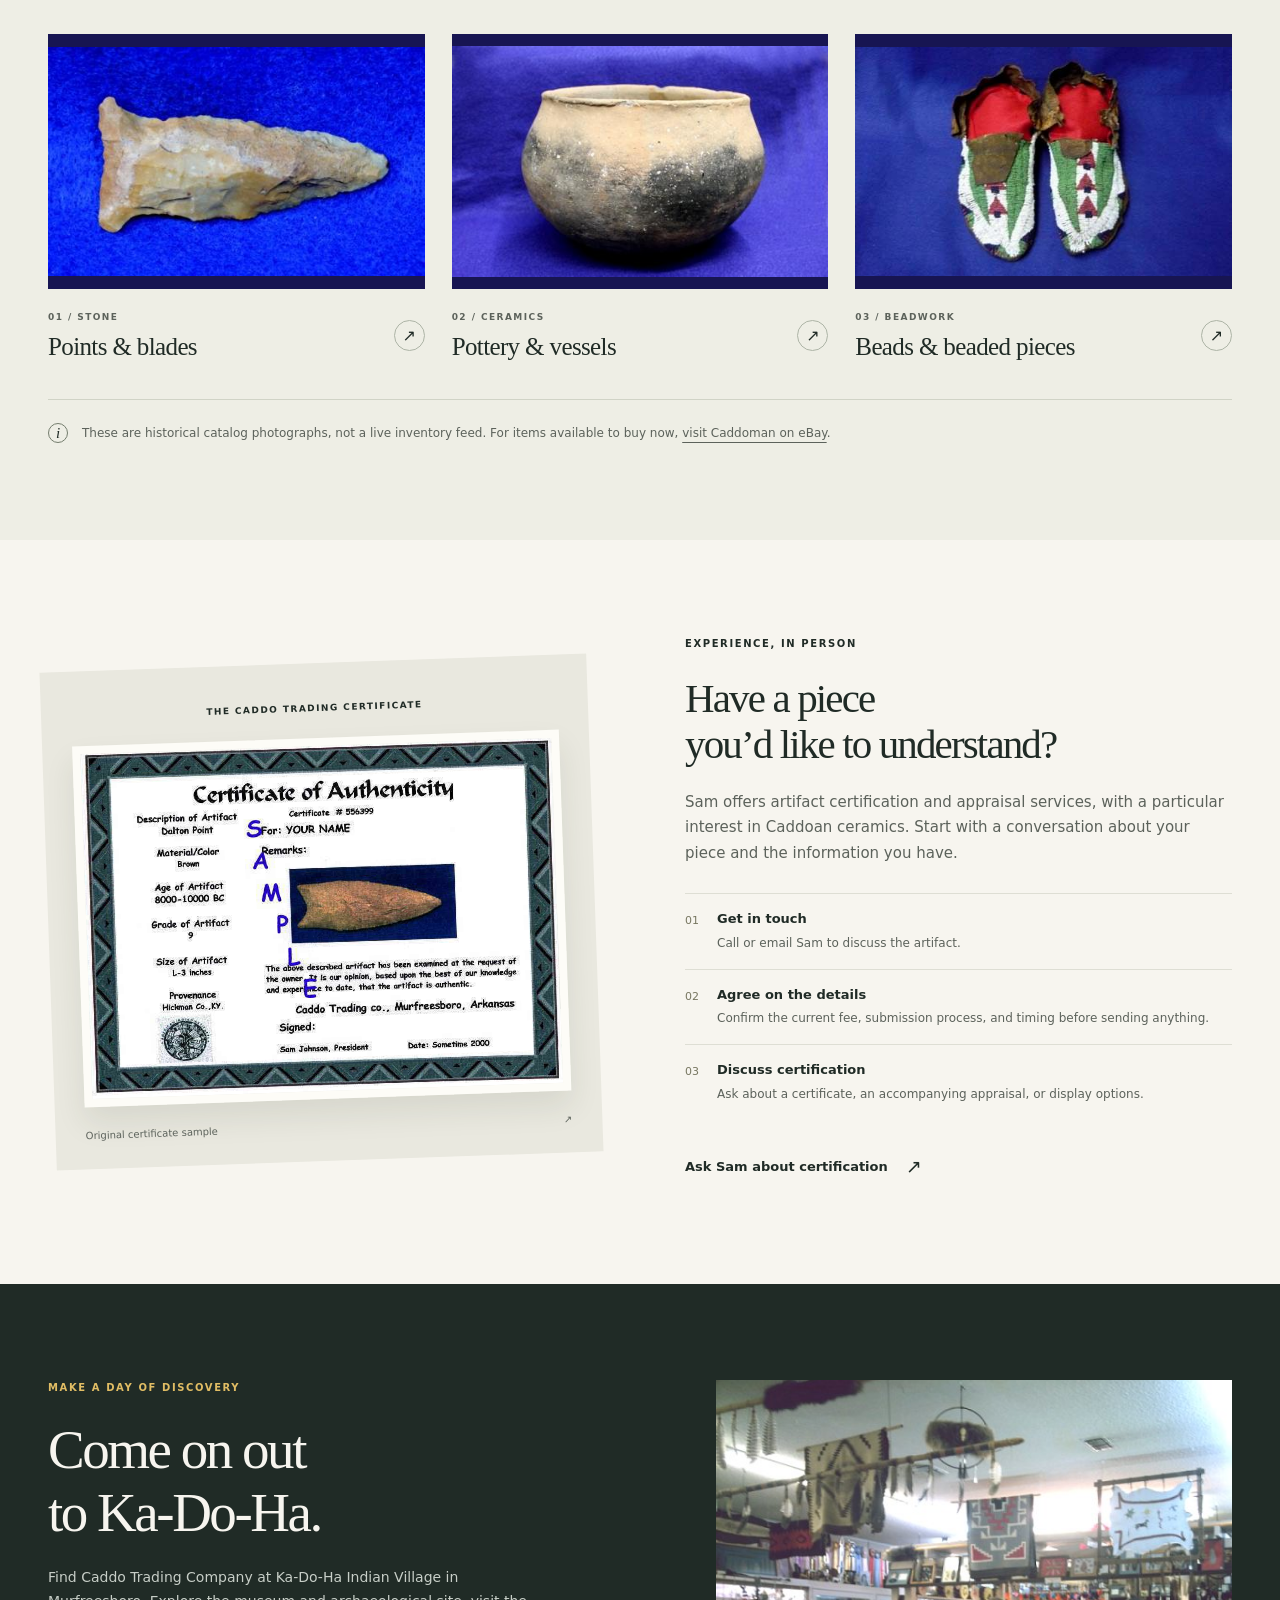
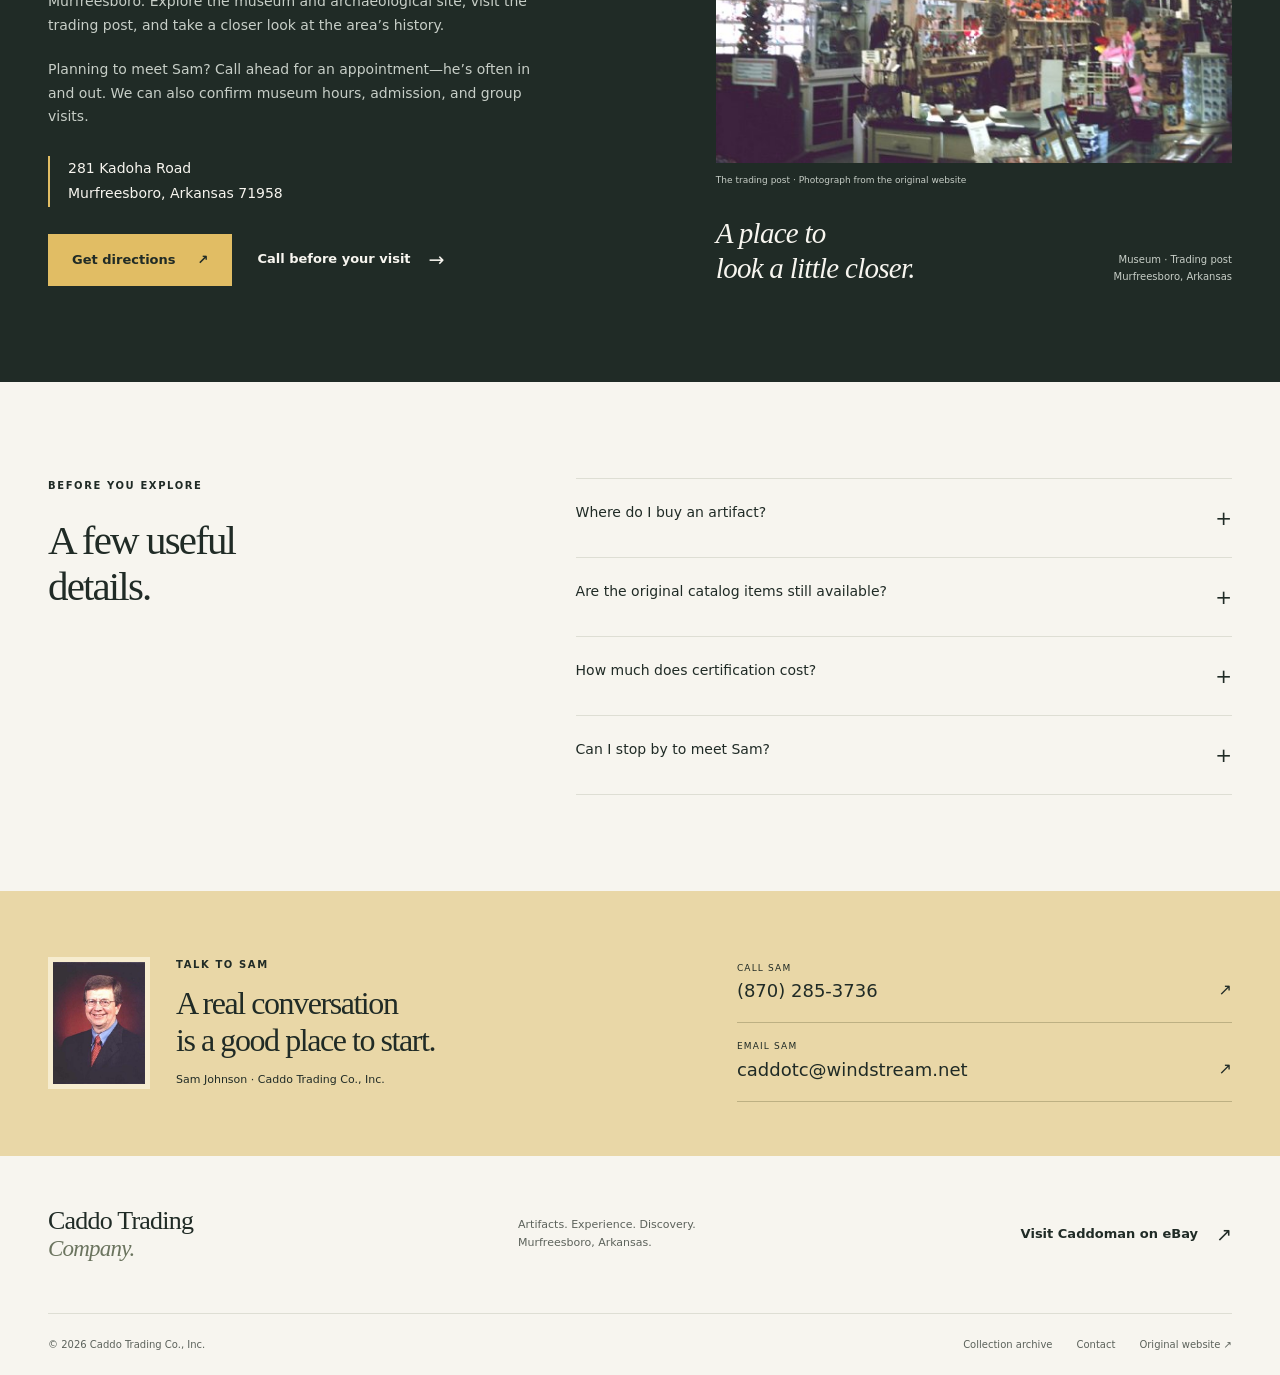
==== commit 6af07d05: "Polish Caddo site and preserve historical catalog with eBay-first sales" ====
--- a/index.html
+++ b/index.html
@@ -1,1101 +1,517 @@
-<!DOCTYPE html>
+<!doctype html>
 <html lang="en">
-<head>
-<meta charset="UTF-8">
-<meta name="viewport" content="width=device-width, initial-scale=1.0, viewport-fit=cover">
-<meta name="theme-color" content="#3a2418">
-<meta name="description" content="Caddo Trading Co., Inc. — Authentic Native American artifacts, expert certification, and the Ka-Do-Ha Indian Discovery in Murfreesboro, AR. Established 2002.">
-<meta name="keywords" content="Native American artifacts, arrowheads, Caddo pottery, Ka-Do-Ha, Indian Discovery, Murfreesboro AR, Crater of Diamonds, artifact certification, Caddo Trading Company">
-<meta property="og:title" content="Caddo Trading Company — Authentic Native American Artifacts">
-<meta property="og:description" content="Caddo Trading Co., Inc. — Established 2002. Arrowheads, pottery, fossils, and museum-quality artifacts from Sam Johnson. Ka-Do-Ha Indian Discovery, Murfreesboro AR.">
-<meta property="og:image" content="assets/images/hero/arrowhead-decoration.gif">
-<meta property="og:url" content="https://caddotc.com/">
-
-<title>Caddo Trading Company — Native American Artifacts · Ka-Do-Ha Indian Discovery</title>
-
-<link rel="icon" type="image/jpeg" href="assets/images/hero/logo-original.jpg">
-<link rel="apple-touch-icon" href="assets/images/hero/logo-original.jpg">
-
-<style>
-/* ===== MOBILE-FIRST DESIGN ===== */
-/* Palette: YELLOW / BLACK / WHITE (Sam's brand identity) */
-/* Inspired by his existing yellow book tabs + AACA badge */
-
-* { box-sizing: border-box; margin: 0; padding: 0; }
-img { max-width: 100%; height: auto; display: block; }
-a { color: inherit; text-decoration: none; }
-
-:root {
-  --bg: #ffffff;            /* white canvas */
-  --bg-soft: #faf7ed;       /* soft yellow-cream tint for sections */
-  --bg-card: #fff9e6;       /* pale yellow card */
-  --bg-yellow: #f5c518;     /* primary Sam yellow — bright yellow */
-  --bg-yellow-soft: #fde68a; /* softer yellow for highlights */
-  --bg-deep: #0d0d0d;       /* deep black for hero/cert/dark sections */
-  --bg-blu: #16264a;        /* the blue-velvet backdrop color (still useful for gallery) */
-  --ink: #0d0d0d;
-  --ink-soft: #3a3a3a;
-  --ink-dim: #6b6b6b;
-  --yellow: #f5c518;        /* primary yellow */
-  --yellow-bright: #ffd60a;  /* hover/highlight yellow */
-  --yellow-deep: #d4a017;    /* deeper yellow for borders/shadows */
-  --black: #0d0d0d;
-  --line: #e6e1c8;
-  --shadow: 0 6px 18px rgba(13, 13, 13, 0.08);
-  --shadow-deep: 0 12px 32px rgba(13, 13, 13, 0.18);
-  --shadow-yellow: 0 6px 24px rgba(245, 197, 24, 0.4);
-}
-
-html { scroll-behavior: smooth; }
-body {
-  font-family: -apple-system, BlinkMacSystemFont, 'Segoe UI', Roboto, 'Helvetica Neue', Arial, sans-serif;
-  font-size: 17px;
-  line-height: 1.65;
-  color: var(--ink);
-  background: var(--bg);
-  -webkit-text-size-adjust: 100%;
-  -webkit-tap-highlight-color: transparent;
-}
-
-header.hero {
-  background: var(--bg-deep);
-  color: #ffffff;
-  padding: 0 0 1px;
-  position: relative;
-  border-top: 6px solid var(--yellow);
-}
-.header-bar {
-  display: flex; align-items: center; justify-content: space-between;
-  padding: 14px 18px;
-  border-bottom: 1px solid rgba(245, 197, 24, 0.25);
-}
-.brand-mark {
-  display: flex; align-items: center; gap: 10px;
-}
-.brand-logo {
-  width: 40px; height: 40px; border-radius: 4px; overflow: hidden;
-  border: 2px solid var(--yellow);
-  box-shadow: 0 0 0 2px rgba(245, 197, 24, 0.15);
-}
-.brand-text {
-  font-family: 'Cormorant Garamond', Georgia, serif;
-  font-size: 18px; line-height: 1.1; letter-spacing: 0.5px;
-  color: #ffffff;
-}
-.brand-text small { display: block; font-size: 11px; opacity: 0.6; font-family: -apple-system, sans-serif; letter-spacing: 1.4px; text-transform: uppercase; color: var(--yellow); }
-.call-btn {
-  background: var(--yellow);
-  color: var(--black);
-  padding: 8px 14px;
-  border-radius: 4px;
-  font-size: 13px; font-weight: 800; letter-spacing: 0.5px;
-  white-space: nowrap;
-  border: 0;
-  box-shadow: var(--shadow-yellow);
-}
-.hero-body {
-  padding: 60px 22px 48px;
-  text-align: center;
-}
-.hero-eyebrow {
-  font-size: 11px; letter-spacing: 3px; text-transform: uppercase;
-  color: var(--yellow);
-  margin-bottom: 14px;
-  font-weight: 700;
-}
-.hero-title {
-  font-family: 'Cormorant Garamond', Georgia, 'Times New Roman', serif;
-  font-size: 38px; line-height: 1.05;
-  color: #ffffff;
-  margin-bottom: 14px;
-  font-weight: 700;
-  letter-spacing: -0.5px;
-}
-.hero-title em { font-style: italic; color: var(--yellow); }
-.hero-sub {
-  font-size: 16px; line-height: 1.6;
-  color: rgba(255, 255, 255, 0.78);
-  margin-bottom: 28px;
-  max-width: 460px; margin-left: auto; margin-right: auto;
-}
-.hero-cta {
-  display: flex; flex-direction: column; gap: 10px;
-}
-.cta {
-  display: inline-block;
-  padding: 14px 22px;
-  border-radius: 4px;
-  font-weight: 800; letter-spacing: 1px; font-size: 14px;
-  text-transform: uppercase;
-  text-align: center;
-  transition: transform 0.15s ease, box-shadow 0.15s ease;
-}
-.cta:hover, .cta:active { transform: translateY(-1px); box-shadow: var(--shadow-deep); }
-.cta-primary { background: var(--yellow); color: var(--black); box-shadow: var(--shadow-yellow); }
-.cta-ghost { border: 2px solid var(--yellow); color: var(--yellow); }
-
-/* Drone hero slot — placeholder for footage */
-.drone-slot {
-  margin: 28px 0 -36px;
-  position: relative;
-  z-index: 2;
-  max-width: 1100px;
-  margin-left: auto; margin-right: auto;
-  padding: 0 22px;
-}
-.drone-frame {
-  aspect-ratio: 16 / 9;
-  background: linear-gradient(135deg, #0d0d0d 0%, #1a1a1a 50%, #0d0d0d 100%);
-  border: 4px solid var(--yellow);
-  border-radius: 6px;
-  display: flex; align-items: center; justify-content: center;
-  box-shadow: var(--shadow-yellow), var(--shadow-deep);
-  position: relative;
-  overflow: hidden;
-}
-.drone-frame::before {
-  content: '';
-  position: absolute; inset: 0;
-  background: radial-gradient(ellipse at center, transparent 30%, rgba(245, 197, 24, 0.08) 100%);
-}
-.drone-frame-inner {
-  position: relative; z-index: 2;
-  text-align: center; color: #ffffff;
-  padding: 24px;
-}
-.drone-frame-tag {
-  font-size: 10px; letter-spacing: 3px; text-transform: uppercase;
-  color: var(--black);
-  background: var(--yellow);
-  padding: 4px 10px;
-  border-radius: 2px;
-  display: inline-block;
-  margin-bottom: 14px;
-  font-weight: 800;
-}
-.drone-frame-title {
-  font-family: 'Cormorant Garamond', Georgia, serif;
-  font-size: 26px; line-height: 1.2;
-  color: #ffffff;
-  margin-bottom: 8px;
-}
-.drone-frame-sub {
-  font-size: 13px; opacity: 0.7;
-  max-width: 320px; margin: 0 auto;
-}
-
-/* Sections */
-section {
-  padding: 56px 0;
-}
-.container {
-  width: 100%;
-  max-width: 1140px;
-  margin: 0 auto;
-  padding: 0 22px;
-}
-.section-eyebrow {
-  font-size: 11px; letter-spacing: 3px; text-transform: uppercase;
-  color: var(--black);
-  margin-bottom: 8px;
-  text-align: center;
-  font-weight: 800;
-  display: inline-block;
-  background: var(--yellow);
-  padding: 4px 10px;
-  border-radius: 2px;
-  margin-left: auto; margin-right: auto;
-}
-.section-eyebrow-wrap { text-align: center; margin-bottom: 14px; }
-.section-title {
-  font-family: 'Cormorant Garamond', Georgia, 'Times New Roman', serif;
-  font-size: 32px; line-height: 1.15;
-  color: var(--ink);
-  margin-bottom: 14px;
-  text-align: center;
-  font-weight: 700;
-}
-.section-sub {
-  font-size: 16px; line-height: 1.65;
-  color: var(--ink-soft);
-  text-align: center;
-  margin-bottom: 36px;
-  max-width: 580px; margin-left: auto; margin-right: auto;
-}
-.section-divider {
-  width: 80px; height: 4px;
-  background: var(--yellow);
-  margin: 14px auto 14px;
-  border: 0;
-  border-radius: 2px;
-}
-
-/* Inventory grid */
-.inv-grid {
-  display: grid;
-  grid-template-columns: 1fr;
-  gap: 16px;
-}
-.inv-card {
-  background: var(--bg-card);
-  border: 2px solid var(--line);
-  border-radius: 6px;
-  padding: 22px 20px;
-  display: flex; align-items: center; gap: 16px;
-  transition: transform 0.15s ease, box-shadow 0.15s ease, border-color 0.15s ease;
-  cursor: pointer;
-}
-.inv-card:hover {
-  transform: translateY(-2px);
-  box-shadow: var(--shadow);
-  border-color: var(--black);
-  background: var(--yellow);
-}
-.inv-card:hover .inv-card-arrow { color: var(--black); }
-.inv-card-img {
-  width: 72px; height: 72px;
-  flex-shrink: 0;
-  border: 2px solid var(--black);
-  background: var(--bg-blu);
-  border-radius: 4px;
-  overflow: hidden;
-  display: flex; align-items: center; justify-content: center;
-}
-.inv-card-img img { width: 100%; height: 100%; object-fit: cover; }
-.inv-card-text { flex: 1; min-width: 0; }
-.inv-card-title {
-  font-family: 'Cormorant Garamond', Georgia, serif;
-  font-size: 22px;
-  color: var(--ink);
-  margin-bottom: 4px;
-  line-height: 1.2;
-  font-weight: 700;
-}
-.inv-card-sub {
-  font-size: 13px; color: var(--ink-dim);
-  letter-spacing: 0.3px;
-}
-.inv-card-arrow {
-  color: var(--yellow); font-size: 22px;
-  background: var(--black);
-  width: 32px; height: 32px;
-  border-radius: 50%;
-  display: flex; align-items: center; justify-content: center;
-  font-weight: 800;
-  flex-shrink: 0;
-}
-
-/* eBay promo strip — always-visible channel marker */
-.ebay-strip {
-  background: var(--yellow);
-  border-bottom: 3px solid var(--black);
-  position: relative;
-  z-index: 5;
-}
-.ebay-strip-inner {
-  max-width: 1140px;
-  margin: 0 auto;
-  padding: 12px 22px;
-  display: flex; align-items: center; justify-content: space-between;
-  gap: 12px;
-  flex-wrap: wrap;
-}
-.ebay-strip-text {
-  flex: 1;
-  min-width: 0;
-}
-.ebay-strip-title {
-  display: block;
-  font-family: 'Cormorant Garamond', Georgia, serif;
-  font-size: 18px; font-weight: 700;
-  color: var(--black);
-  line-height: 1.1;
-  margin-bottom: 2px;
-}
-.ebay-strip-sub {
-  display: block;
-  font-size: 12px;
-  color: var(--black);
-  opacity: 0.78;
-  letter-spacing: 0.5px;
-}
-.ebay-strip-btn {
-  background: var(--black);
-  color: var(--yellow);
-  padding: 10px 18px;
-  border-radius: 4px;
-  font-weight: 800;
-  font-size: 13px;
-  letter-spacing: 1px;
-  text-transform: uppercase;
-  white-space: nowrap;
-  border: 0;
-  box-shadow: 0 4px 12px rgba(13, 13, 13, 0.3);
-}
-
-/* Featured pieces strip */
-.featured-strip {
-  background: var(--black);
-  color: #ffffff;
-  position: relative;
-}
-.featured-strip::before {
-  content: '';
-  position: absolute;
-  top: 0; left: 0; right: 0;
-  height: 6px;
-  background: var(--yellow);
-}
-.featured-strip .section-title { color: #ffffff; }
-.featured-strip .section-sub { color: rgba(255, 255, 255, 0.75); }
-.featured-grid {
-  display: grid;
-  grid-template-columns: repeat(2, 1fr);
-  gap: 12px;
-}
-.piece {
-  background: var(--black);
-  border: 2px solid var(--yellow);
-  border-radius: 6px;
-  overflow: hidden;
-}
-.piece-img {
-  aspect-ratio: 1 / 1;
-  background: var(--bg-blu);
-  position: relative;
-}
-.piece-img img { width: 100%; height: 100%; object-fit: cover; }
-.piece-tag {
-  position: absolute;
-  top: 8px; left: 8px;
-  background: var(--yellow);
-  color: var(--black);
-  font-size: 10px; letter-spacing: 1.5px; text-transform: uppercase;
-  font-weight: 800;
-  padding: 4px 8px;
-  border-radius: 2px;
-}
-.piece-ebay {
-  position: absolute;
-  top: 8px; right: 8px;
-  background: var(--black);
-  color: var(--yellow);
-  font-size: 10px; letter-spacing: 1px; text-transform: uppercase;
-  font-weight: 800;
-  padding: 4px 8px;
-  border-radius: 2px;
-  cursor: pointer;
-  z-index: 2;
-  transition: transform 0.15s ease;
-}
-.piece-ebay:hover { transform: scale(1.05); }
-.piece-meta {
-  padding: 12px 12px 14px;
-  background: var(--black);
-}
-.piece-cat {
-  font-size: 10px; letter-spacing: 1.5px; text-transform: uppercase;
-  color: var(--yellow);
-  margin-bottom: 6px;
-  font-weight: 700;
-}
-.piece-name {
-  font-family: 'Cormorant Garamond', Georgia, serif;
-  font-size: 16px;
-  line-height: 1.3;
-  color: #ffffff;
-  font-weight: 600;
-}
-
-/* Certification */
-.cert-section {
-  background: var(--bg-soft);
-  border-top: 1px solid var(--line);
-  border-bottom: 1px solid var(--line);
-}
-.cert-wrap {
-  display: grid;
-  grid-template-columns: 1fr;
-  gap: 28px;
-  align-items: center;
-}
-.cert-img {
-  border: 6px solid var(--yellow);
-  border-radius: 6px;
-  box-shadow: var(--shadow-deep);
-  position: relative;
-  background: #fff;
-  overflow: hidden;
-}
-.cert-img img { width: 100%; height: auto; display: block; }
-.cert-img-tag {
-  position: absolute; top: 12px; right: 12px;
-  background: var(--black);
-  color: var(--yellow);
-  font-size: 10px; letter-spacing: 1.5px; text-transform: uppercase;
-  font-weight: 800;
-  padding: 4px 10px;
-  border-radius: 2px;
-}
-.cert-body h3 {
-  font-family: 'Cormorant Garamond', Georgia, serif;
-  font-size: 26px;
-  color: var(--ink);
-  margin-bottom: 12px;
-  line-height: 1.25;
-  font-weight: 700;
-}
-.cert-body p {
-  color: var(--ink-soft);
-  margin-bottom: 12px;
-}
-.cert-stats {
-  display: flex; gap: 22px;
-  padding: 16px 0;
-  margin: 16px 0 20px;
-  border-top: 3px solid var(--yellow);
-  border-bottom: 3px solid var(--yellow);
-}
-.cert-stat-num {
-  font-family: 'Cormorant Garamond', Georgia, serif;
-  font-size: 32px; font-weight: 800; color: var(--ink);
-  line-height: 1;
-}
-.cert-stat-lbl {
-  font-size: 11px; letter-spacing: 1px;
-  color: var(--ink-dim);
-  text-transform: uppercase;
-  margin-top: 6px;
-  font-weight: 600;
-}
-.cta-link {
-  color: var(--ink); font-weight: 800;
-  background: var(--yellow);
-  border: 0;
-  padding: 12px 18px;
-  border-radius: 4px;
-  font-size: 13px;
-  letter-spacing: 1px;
-  text-transform: uppercase;
-  display: inline-block;
-  box-shadow: var(--shadow);
-}
-
-/* Ka-Do-Ha */
-.kadoha-section {
-  background: var(--bg);
-  position: relative;
-}
-.kadoha-hero {
-  background: var(--black);
-  border: 4px solid var(--yellow);
-  border-radius: 8px;
-  padding: 36px 22px;
-  color: #ffffff;
-  text-align: center;
-  position: relative;
-  overflow: hidden;
-  box-shadow: var(--shadow-yellow), var(--shadow-deep);
-}
-.kadoha-hero::before {
-  content: '';
-  position: absolute; inset: 0;
-  background: radial-gradient(circle at 50% 0%, rgba(245, 197, 24, 0.18) 0%, transparent 60%);
-  pointer-events: none;
-}
-.kadoha-hero-inner { position: relative; z-index: 2; }
-.kadoha-tagline {
-  font-family: 'Cormorant Garamond', Georgia, serif;
-  font-style: italic;
-  font-size: 14px;
-  letter-spacing: 1.5px;
-  color: var(--yellow);
-  margin-bottom: 8px;
-  font-weight: 600;
-}
-.kadoha-title {
-  font-family: 'Cormorant Garamond', Georgia, serif;
-  font-size: 38px;
-  color: #ffffff;
-  margin-bottom: 14px;
-  line-height: 1.1;
-  font-weight: 700;
-}
-.kadoha-meta {
-  font-size: 14px; line-height: 1.7;
-  color: rgba(255, 255, 255, 0.8);
-  max-width: 460px;
-  margin: 0 auto 24px;
-}
-.audio-tour {
-  background: rgba(245, 197, 24, 0.06);
-  border: 2px solid rgba(245, 197, 24, 0.4);
-  border-radius: 6px;
-  padding: 20px;
-  text-align: left;
-  margin-top: 28px;
-}
-.audio-tour-title {
-  font-family: 'Cormorant Garamond', Georgia, serif;
-  font-size: 20px;
-  color: var(--yellow);
-  margin-bottom: 6px;
-  font-weight: 700;
-}
-.audio-tour-sub {
-  font-size: 13px;
-  color: rgba(255, 255, 255, 0.7);
-  margin-bottom: 16px;
-}
-.audio-play {
-  display: flex; align-items: center; gap: 12px;
-  background: var(--black);
-  padding: 12px 14px;
-  border-radius: 4px;
-  margin-bottom: 8px;
-  border: 1px solid rgba(245, 197, 24, 0.3);
-}
-.audio-play-btn {
-  width: 36px; height: 36px;
-  background: var(--yellow);
-  color: var(--black);
-  border-radius: 50%;
-  display: flex; align-items: center; justify-content: center;
-  font-size: 14px; font-weight: 800;
-  flex-shrink: 0;
-}
-.audio-play-text {
-  font-size: 13px;
-  color: #ffffff;
-  line-height: 1.3;
-}
-.audio-play-text small {
-  display: block;
-  font-size: 11px;
-  color: rgba(245, 197, 24, 0.85);
-  letter-spacing: 1px;
-  text-transform: uppercase;
-  font-weight: 600;
-}
-
-/* Guest log */
-.guestbook {
-  background: var(--bg-card);
-  border: 2px solid var(--yellow);
-  border-radius: 6px;
-  padding: 22px;
-  margin-top: 28px;
-  text-align: left;
-}
-.guestbook h3 {
-  font-family: 'Cormorant Garamond', Georgia, serif;
-  font-size: 22px;
-  color: var(--ink);
-  margin-bottom: 8px;
-  font-weight: 700;
-}
-.guestbook p {
-  font-size: 14px;
-  color: var(--ink-soft);
-  margin-bottom: 14px;
-}
-.guestbook input, .guestbook textarea {
-  width: 100%;
-  padding: 12px 14px;
-  border: 2px solid var(--line);
-  border-radius: 4px;
-  font-size: 15px;
-  font-family: inherit;
-  background: #ffffff;
-  margin-bottom: 10px;
-  color: var(--ink);
-}
-.guestbook input:focus, .guestbook textarea:focus {
-  outline: 0;
-  border-color: var(--yellow);
-}
-.guestbook-btn {
-  background: var(--yellow);
-  color: var(--black);
-  border: 0;
-  padding: 14px 22px;
-  border-radius: 4px;
-  font-weight: 800; font-size: 14px;
-  letter-spacing: 1px; text-transform: uppercase;
-  cursor: pointer;
-  width: 100%;
-  box-shadow: var(--shadow-yellow);
-}
-
-/* Contact */
-.contact-section {
-  background: var(--yellow);
-  color: var(--black);
-  position: relative;
-}
-.contact-section .section-title { color: var(--black); }
-.contact-section .section-sub { color: rgba(13, 13, 13, 0.75); }
-.contact-grid {
-  display: grid;
-  grid-template-columns: 1fr;
-  gap: 16px;
-}
-.contact-card {
-  background: var(--black);
-  border: 0;
-  border-radius: 6px;
-  padding: 22px;
-  color: #ffffff;
-}
-.contact-card-label {
-  font-size: 11px; letter-spacing: 2px; text-transform: uppercase;
-  color: var(--yellow);
-  margin-bottom: 8px;
-  font-weight: 700;
-}
-.contact-card-big {
-  font-family: 'Cormorant Garamond', Georgia, serif;
-  font-size: 24px;
-  color: #ffffff;
-  margin-bottom: 4px;
-  line-height: 1.3;
-  font-weight: 700;
-  display: block;
-}
-.contact-card-sub {
-  font-size: 14px;
-  color: rgba(255, 255, 255, 0.7);
-}
-.contact-portrait {
-  display: flex; align-items: center; gap: 14px;
-  margin-bottom: 18px;
-}
-.contact-portrait img {
-  width: 72px; height: 72px;
-  border-radius: 50%;
-  object-fit: cover;
-  border: 3px solid var(--yellow);
-}
-.contact-portrait-name {
-  font-family: 'Cormorant Garamond', Georgia, serif;
-  font-size: 22px; color: #ffffff;
-  font-weight: 700;
-}
-.contact-portrait-title {
-  font-size: 11px;
-  color: var(--yellow);
-  letter-spacing: 1.5px; text-transform: uppercase;
-  font-weight: 700;
-}
-
-footer {
-  background: var(--black);
-  color: rgba(255, 255, 255, 0.5);
-  padding: 28px 22px;
-  text-align: center;
-  font-size: 12px;
-  letter-spacing: 0.5px;
-  border-top: 6px solid var(--yellow);
-}
-footer .footer-mark {
-  color: var(--yellow);
-  font-family: 'Cormorant Garamond', Georgia, serif;
-  font-style: italic;
-  font-size: 18px;
-  margin-bottom: 8px;
-  display: block;
-  font-weight: 700;
-}
-
-/* ===== Tablet / small desktop ===== */
-@media (min-width: 720px) {
-  body { font-size: 18px; }
-  .hero-body { padding: 90px 32px 64px; }
-  .hero-title { font-size: 56px; }
-  .hero-sub { font-size: 18px; }
-  .hero-cta { flex-direction: row; justify-content: center; }
-  .inv-grid { grid-template-columns: repeat(2, 1fr); gap: 18px; }
-  .featured-grid { grid-template-columns: repeat(4, 1fr); gap: 16px; }
-  .cert-wrap { grid-template-columns: 1fr 1.1fr; gap: 40px; }
-  .contact-grid { grid-template-columns: 1fr 1fr; }
-  section { padding: 80px 0; }
-  .section-title { font-size: 40px; }
-}
-
-/* ===== Desktop ===== */
-@media (min-width: 1080px) {
-  .hero-title { font-size: 64px; }
-  .inv-grid { grid-template-columns: repeat(4, 1fr); }
-}
-
-/* Touch + accessibility */
-button, .cta, .call-btn, .inv-card, .audio-play { -webkit-tap-highlight-color: rgba(212, 168, 83, 0.3); }
-:focus-visible { outline: 2px dashed var(--gold); outline-offset: 3px; }
-</style>
-</head>
-<body>
-
-<header class="hero">
-  <div class="header-bar">
-    <div class="brand-mark">
-      <div class="brand-logo"><img src="assets/images/hero/logo-original.jpg" alt="Caddo Trading Company"></div>
-      <div class="brand-text">Caddo Trading<small>Co., Inc.</small></div>
-    </div>
-    <a href="https://www.ebay.com/str/Caddoman/" target="_blank" rel="noopener" class="call-btn" style="background: var(--black); color: var(--yellow); box-shadow: none; margin-right: 8px;">eBay</a>
-<a href="tel:18702853736" class="call-btn">Call</a>
-  </div>
-
-  <div class="hero-body">
-    <div class="hero-eyebrow">Established 2002 · Murfreesboro, Arkansas</div>
-    <h1 class="hero-title">Native American <em>Artifacts</em>,<br>Expertly Certified.</h1>
-    <p class="hero-sub">Arrowheads, Caddo pottery, fossils, and museum-quality pieces from Sam Johnson's <strong>Ka-Do-Ha Indian Discovery</strong> — right next to Crater of Diamonds State Park.</p>
-    <div class="hero-cta">
-      <a href="#inventory" class="cta cta-primary">Browse the Collection</a>
-      <a href="#kadoha" class="cta cta-ghost">Visit the Museum</a>
-    </div>
-  </div>
-</header>
-
-<!-- DRONE SLOT — to be filled with aerial footage -->
-<div class="drone-slot">
-  <div class="drone-frame">
-    <div class="drone-frame-inner">
-      <div class="drone-frame-tag">Coming Soon</div>
-      <div class="drone-frame-title">Aerial View of the Ka-Do-Ha Site</div>
-      <div class="drone-frame-sub">Cinematic drone footage of the 1,000-year-old Caddo mounds and museum property</div>
-    </div>
-  </div>
-</div>
-
-<!-- EBAY PROMO STRIP — persistent, visible channel marker -->
-<div class="ebay-strip">
-  <div class="ebay-strip-inner">
-    <div class="ebay-strip-text">
-      <span class="ebay-strip-title">🛒 eBay Store "Caddoman"</span>
-      <span class="ebay-strip-sub">active inventory · new listings weekly · buy directly from Sam</span>
-    </div>
-    <a href="https://www.ebay.com/str/Caddoman/" target="_blank" rel="noopener" class="ebay-strip-btn">Shop eBay →</a>
-  </div>
-</div>
-
-<!-- INVENTORY -->
-<section id="inventory">
-  <div class="container">
-    <div class="section-eyebrow-wrap"><div class="section-eyebrow">The Collection</div></div>
-    <h2 class="section-title">Curated Native American Artifacts</h2>
-    <hr class="section-divider">
-    <p class="section-sub">From authenticated arrowheads to museum-quality Caddo pottery — every piece comes with Caddo Trading Company's lifetime authenticity guarantee.</p>
-
-    <div class="inv-grid">
-
-      <a href="catalogue-arrowheads.html" class="inv-card">
-        <div class="inv-card-img"><img src="assets/images/catalog/arrowheads/4879.jpg" alt="Arrowhead"></div>
-        <div class="inv-card-text">
-          <div class="inv-card-title">Arrowheads</div>
-          <div class="inv-card-sub">Flintex · Chert · Novaculite · Pages 1 &amp; 2</div>
-        </div>
-        <div class="inv-card-arrow">›</div>
-      </a>
-
-      <a href="catalogue-pottery.html" class="inv-card">
-        <div class="inv-card-img"><img src="assets/images/catalog/pottery/pot2718.jpg" alt="Pottery"></div>
-        <div class="inv-card-text">
-          <div class="inv-card-title">Pottery</div>
-          <div class="inv-card-sub">Caddoan ceramics · Vessel forms</div>
-        </div>
-        <div class="inv-card-arrow">›</div>
-      </a>
-
-      <a href="catalogue-museumq.html" class="inv-card">
-        <div class="inv-card-img"><img src="assets/images/catalog/museumq/pot543b.jpg" alt="Museum Quality"></div>
-        <div class="inv-card-text">
-          <div class="inv-card-title">Museum Quality</div>
-          <div class="inv-card-sub">Investment-grade · Provenance documented</div>
-        </div>
-        <div class="inv-card-arrow">›</div>
-      </a>
-
-      <a href="catalogue-beaded.html" class="inv-card">
-        <div class="inv-card-img"><img src="assets/images/catalog/beaded/BI1191.jpg" alt="Beaded Items"></div>
-        <div class="inv-card-text">
-          <div class="inv-card-title">Beaded Items</div>
-          <div class="inv-card-sub">Indian beadwork · Trade beads</div>
-        </div>
-        <div class="inv-card-arrow">›</div>
-      </a>
-
-      <a href="catalogue-books.html" class="inv-card">
-        <div class="inv-card-img"><img src="assets/images/catalog/books/bk01.jpg" alt="Rare Books"></div>
-        <div class="inv-card-text">
-          <div class="inv-card-title">Rare Books</div>
-          <div class="inv-card-sub">Reference &amp; collector volumes</div>
-        </div>
-        <div class="inv-card-arrow">›</div>
-      </a>
-
-      <a href="catalogue-fossils.html" class="inv-card">
-        <div class="inv-card-img"><img src="assets/images/catalog/fossils/fl01.jpg" alt="Fossils"></div>
-        <div class="inv-card-text">
-          <div class="inv-card-title">Fossils</div>
-          <div class="inv-card-sub">Marl · Vertebrate · Crinoid</div>
-        </div>
-        <div class="inv-card-arrow">›</div>
-      </a>
-
-      <a href="catalogue-display.html" class="inv-card">
-        <div class="inv-card-img"><img src="assets/images/catalog/display/frame_j.jpg" alt="Display Frames"></div>
-        <div class="inv-card-text">
-          <div class="inv-card-title">Display Frames</div>
-          <div class="inv-card-sub">Custom shadowboxes · Riker-style</div>
-        </div>
-        <div class="inv-card-arrow">›</div>
-      </a>
-
-      <a href="catalogue-misc.html" class="inv-card">
-        <div class="inv-card-img" style="background: var(--black); color: var(--yellow); font-size: 11px; letter-spacing: 1.5px; text-transform: uppercase; font-weight: 800;">+ MORE</div>
-        <div class="inv-card-text">
-          <div class="inv-card-title">All Categories</div>
-          <div class="inv-card-sub">Stones · Beads · Coins · Diamonds · Worldwide</div>
-        </div>
-        <div class="inv-card-arrow">›</div>
-      </a>
-
-    </div>
-  </div>
-</section>
-
-<!-- FEATURED PIECES -->
-<section class="featured-strip">
-  <div class="container">
-    <div class="section-eyebrow-wrap"><div class="section-eyebrow" style="background: var(--yellow); color: var(--black);">Featured Pieces</div></div>
-    <h2 class="section-title">From the Collection</h2>
-    <hr class="section-divider" style="background: var(--yellow);">
-    <p class="section-sub">A rotating selection of pieces currently available. New arrivals weekly — every artifact is hand-photographed and certified in-house.</p>
-
-    <div class="featured-grid">
-
-      <div class="piece">
-        <div class="piece-img">
-          <span class="piece-tag">New</span>
-          <span class="piece-ebay" onclick="window.open('https://www.ebay.com/str/Caddoman/','_blank'); event.preventDefault();">eBay →</span>
-          <img src="assets/images/catalog/arrowheads/4879.jpg" alt="Fluted chert blade">
-        </div>
-        <div class="piece-meta">
-          <div class="piece-cat">Arrowheads</div>
-          <div class="piece-name">Fluted Chert Blade</div>
-        </div>
-      </div>
-
-      <div class="piece">
-        <div class="piece-img">
-          <span class="piece-tag">Museum</span>
-          <span class="piece-ebay" onclick="window.open('https://www.ebay.com/str/Caddoman/','_blank'); event.preventDefault();">eBay →</span>
-          <img src="assets/images/catalog/museumq/pot543b.jpg" alt="Caddo pottery vessel">
-        </div>
-        <div class="piece-meta">
-          <div class="piece-cat">Pottery</div>
-          <div class="piece-name">Caddo Compound Bowl</div>
-        </div>
-      </div>
-
-      <div class="piece">
-        <div class="piece-img">
-          <span class="piece-tag">For Sale</span>
-          <span class="piece-ebay" onclick="window.open('https://www.ebay.com/str/Caddoman/','_blank'); event.preventDefault();">eBay →</span>
-          <img src="assets/images/catalog/beaded/BI1191.jpg" alt="Beaded item">
-        </div>
-        <div class="piece-meta">
-          <div class="piece-cat">Beaded Items</div>
-          <div class="piece-name">Trade Bead Necklace</div>
-        </div>
-      </div>
-
-      <div class="piece">
-        <div class="piece-img">
-          <span class="piece-tag">Display</span>
-          <span class="piece-ebay" onclick="window.open('https://www.ebay.com/str/Caddoman/','_blank'); event.preventDefault();">eBay →</span>
-          <img src="assets/images/catalog/display/Octogon_Frames_1.jpg" alt="Display frame">
-        </div>
-        <div class="piece-meta">
-          <div class="piece-cat">Display Frames</div>
-          <div class="piece-name">Custom Wall Shadowbox</div>
-        </div>
-      </div>
-
-    </div>
-  </div>
-</section>
-
-<!-- CERTIFICATION (the COA — the actual product engine) -->
-<section class="cert-section">
-  <div class="container">
-    <div class="section-eyebrow-wrap"><div class="section-eyebrow">Lifetime Authenticity</div></div>
-    <h2 class="section-title">The Caddo Trading COA</h2>
-    <hr class="section-divider">
-    <p class="section-sub">Our Certificate of Authenticity isn't paperwork. It's <strong>currency</strong> in the artifact trade — referenced by auction houses, used by other dealers, and trusted by collectors nationwide.</p>
-
-    <div class="cert-wrap">
-      <div class="cert-img">
-        <span class="cert-img-tag">Sample</span>
-        <img src="assets/images/cert/coa-sample.jpg" alt="Caddo Trading Company COA sample">
-      </div>
-      <div class="cert-body">
-        <h3>Used across the trade</h3>
-        <p>Whether you're buying, selling, or donating a piece — the Caddo Trading COA is the standard paperwork serious collectors, auctioneers, and appraisers look for.</p>
-
-        <div class="cert-stats">
-          <div>
-            <div class="cert-stat-num">22+</div>
-            <div class="cert-stat-lbl">Years in trade</div>
-          </div>
-          <div>
-            <div class="cert-stat-num">AACA</div>
-            <div class="cert-stat-lbl">Listed authenticator</div>
-          </div>
-        </div>
-
-        <a href="#contact" class="cta-link">Get a COA on your piece →</a>
+  <head>
+    <meta charset="utf-8" />
+    <meta name="viewport" content="width=device-width, initial-scale=1" />
+    <meta name="theme-color" content="#202b26" />
+    <title>Caddo Trading Company | Artifacts, Certification & Ka-Do-Ha</title>
+    <meta
+      name="description"
+      content="Explore Caddo Trading Company in Murfreesboro, Arkansas. Shop Caddoman on eBay, browse the collection archive, and contact Sam Johnson about artifact certification."
+    />
+    <link
+      rel="canonical"
+      href="https://billthorpe522.github.io/caddo-trading/"
+    />
+    <meta property="og:type" content="website" />
+    <meta
+      property="og:title"
+      content="Caddo Trading Company — A collector’s eye. A personal connection."
+    />
+    <meta
+      property="og:description"
+      content="Artifacts, certification, and a place to discover. Visit Caddo Trading Company in Murfreesboro, Arkansas, or shop Caddoman on eBay."
+    />
+    <meta
+      property="og:url"
+      content="https://billthorpe522.github.io/caddo-trading/"
+    />
+    <meta
+      property="og:image"
+      content="https://billthorpe522.github.io/caddo-trading/assets/images/hero/logo-original.jpg"
+    />
+    <meta
+      property="og:image:alt"
+      content="The original Caddo Trading Company logo"
+    />
+    <link rel="icon" href="assets/favicon.svg" type="image/svg+xml" />
+    <link rel="stylesheet" href="assets/styles.css" />
+    <script src="assets/site.js" defer></script>
+  </head>
+  <body>
+    <a class="skip-link" href="#main">Skip to content</a>
+    <div class="topline">
+      <div class="wrap">
+        <span>Murfreesboro, Arkansas</span
+        ><a href="https://www.ebay.com/str/Caddoman/"
+          >Current finds on eBay <span aria-hidden="true">↗</span></a
+        >
       </div>
     </div>
-  </div>
-</section>
-
-<!-- KA-DO-HA MUSEUM + AUDIO TOUR -->
-<section id="kadoha" class="kadoha-section">
-  <div class="container">
-    <div class="kadoha-hero">
-      <div class="kadoha-hero-inner">
-        <div class="kadoha-tagline">Murfreesboro, Arkansas</div>
-        <h2 class="kadoha-title">Ka-Do-Ha Indian Discovery</h2>
-        <p class="kadoha-meta">A 1,000-year-old Caddo mound site, museum, and shop — open 7 days. Just minutes from Crater of Diamonds State Park. Sam has been welcoming visitors here for over two decades.</p>
-
-        <div class="audio-tour">
-          <div class="audio-tour-title">🎧 Museum Audio Tour</div>
-          <div class="audio-tour-sub">Sam recorded short segments for each piece on display. Tap to listen on-site.</div>
-
-          <div class="audio-play">
-            <div class="audio-play-btn">▶</div>
-            <div class="audio-play-text">Stop #1 — Welcome to Ka-Do-Ha<small>Sam Johnson · 1:24</small></div>
-          </div>
-
-          <div class="audio-play">
-            <div class="audio-play-btn">▶</div>
-            <div class="audio-play-text">Stop #2 — The Caddo Mounds<small>Sam Johnson · 2:08</small></div>
-          </div>
-
-          <div class="audio-play">
-            <div class="audio-play-btn">▶</div>
-            <div class="audio-play-text">Stop #3 — Caddo Pottery (Hands-On)<small>Sam Johnson · 1:52</small></div>
-          </div>
-
-          <div class="audio-play">
-            <div class="audio-play-btn">▶</div>
-            <div class="audio-play-text">Stop #4 — Arrowhead Campsite<small>Sam Johnson · 1:30</small></div>
-          </div>
-
-          <div class="audio-play">
-            <div class="audio-play-btn">▶</div>
-            <div class="audio-play-text">Stop #5 — The Trading Post Era<small>Sam Johnson · 1:45</small></div>
-          </div>
-
-        </div>
-
-        <!-- Guest log -->
-        <div class="guestbook">
-          <h3>✍️ Visitor Guest Book</h3>
-          <p>Visiting Ka-Do-Ha? Leave a note — Sam reads every one.</p>
-          <form id="guestbook-form" onsubmit="return guestSign(event)">
-            <input type="text" name="name" id="gb-name" placeholder="Your name" required>
-            <input type="text" name="hometown" id="gb-hometown" placeholder="Where you're from">
-            <textarea name="message" id="gb-message" placeholder="Your note for Sam..." required></textarea>
-            <button type="submit" class="guestbook-btn">Sign the Guest Book</button>
-          </form>
-          <div id="guestbook-thanks" style="display:none; padding: 14px; margin-top: 12px; background: var(--yellow); border: 2px solid var(--black); border-radius: 4px; color: var(--black); font-size: 14px; font-weight: 600;">
-            ✅ Thanks! Your entry is saved locally on this device. (Live sync — once Sam gives the green light, it'll go to a backend.)
-          </div>
-        </div>
-
+    <header class="site-header">
+      <div class="wrap header-inner">
+        <a class="brand" href="./" aria-label="Caddo Trading Company home"
+          ><img
+            src="assets/images/hero/logo-original.jpg"
+            width="368"
+            height="124"
+            alt="Caddo Trading Co."
+        /></a>
+        <nav class="desktop-nav" aria-label="Main navigation">
+          <a href="collection.html">The collection</a
+          ><a href="#certification">Certification</a
+          ><a href="#visit">Visit Ka-Do-Ha</a><a href="#contact">Contact</a>
+        </nav>
+        <a
+          class="button button-small header-shop"
+          href="https://www.ebay.com/str/Caddoman/"
+          >Shop eBay <span aria-hidden="true">↗</span></a
+        >
+        <details class="mobile-menu">
+          <summary>Menu <span aria-hidden="true">☰</span></summary>
+          <nav aria-label="Mobile navigation">
+            <a href="collection.html">The collection</a
+            ><a href="#certification">Certification</a
+            ><a href="#visit">Visit Ka-Do-Ha</a
+            ><a href="#contact">Contact Sam</a
+            ><a href="https://www.ebay.com/str/Caddoman/">Shop on eBay ↗</a>
+          </nav>
+        </details>
       </div>
-    </div>
-  </div>
-</section>
-
-<!-- CONTACT -->
-<section id="contact" class="contact-section">
-  <div class="container">
-    <div class="section-eyebrow-wrap"><div class="section-eyebrow" style="background: var(--black); color: var(--yellow);">Talk to Sam</div></div>
-    <h2 class="section-title">Direct, Personal, Honest</h2>
-    <hr class="section-divider" style="background: var(--black);">
-    <p class="section-sub">No chatbots, no forms that go nowhere. Sam picks up the phone, answers his email, and ships fast.</p>
-
-    <div class="contact-grid">
-
-      <div class="contact-card">
-        <div class="contact-portrait">
-          <img src="assets/images/cert/sam-johnson-portrait.jpg" alt="Sam Johnson">
-          <div>
-            <div class="contact-portrait-name">Sam Johnson</div>
-            <div class="contact-portrait-title">President · Certified Appraiser</div>
-          </div>
-        </div>
-        <div class="contact-card-label">Phone</div>
-        <a href="tel:18702853736" class="contact-card-big">(870) 285-3736</a>
-        <div class="contact-card-sub">Open daily · Call anytime during shop hours</div>
-
-        <div style="margin-top: 16px;">
-          <div class="contact-card-label">Email</div>
-          <a href="mailto:caddotc@windstream.net" class="contact-card-big">caddotc@windstream.net</a>
-          <div class="contact-card-sub">Replies in 1–2 business days</div>
+    </header>
+    <main id="main">
+      <section class="hero wrap" aria-labelledby="hero-title">
+        <div class="hero-copy">
+          <p class="eyebrow">
+            <span class="short-rule"></span> Caddo Trading Company
+          </p>
+          <h1 id="hero-title">
+            A collector’s eye.<br />
+            <em
+              >A personal<br class="desktop-break" />
+              connection.</em
+            >
+          </h1>
+          <p class="hero-intro">
+            Native American artifacts, a fascination with history, and someone
+            you can actually talk to. Welcome to Sam Johnson’s Caddo Trading
+            Company.
+          </p>
+          <div class="actions">
+            <a class="button" href="https://www.ebay.com/str/Caddoman/"
+              >Shop current finds on eBay <span aria-hidden="true">↗</span></a
+            ><a class="text-link" href="#visit"
+              >Plan a visit <span aria-hidden="true">→</span></a
+            >
+          </div>
+          <p class="hero-footnote">
+            Based at Ka-Do-Ha Indian Village · Murfreesboro, Arkansas
+          </p>
+        </div>
+        <div
+          class="hero-gallery"
+          aria-label="Historical pieces from the Caddo Trading collection, already sold"
+        >
+          <div class="gallery-heading">
+            <span>From the collection</span><span>01 / 02</span>
+          </div>
+          <figure class="hero-pot">
+            <img
+              src="assets/images/catalog/museumq/pot1122.jpg"
+              width="684"
+              height="471"
+              alt="Red and cream pottery bottle from Caddo Trading’s sold collection"
+              fetchpriority="high"
+            />
+            <figcaption>
+              <span>Ceramics & vessels</span><span>Collection archive</span>
+            </figcaption>
+          </figure>
+          <figure class="hero-point">
+            <img
+              src="assets/images/catalog/museumq/1914.jpg"
+              width="633"
+              height="385"
+              alt="Stone blade on a blue backdrop from Caddo Trading’s sold collection"
+            />
+            <figcaption>
+              <span>Points & blades</span><span>Collection archive</span>
+            </figcaption>
+          </figure>
+          <p class="gallery-note">
+            A few pieces that have passed through our hands.<br />
+            Shown for reference; these pieces have sold.
+          </p>
+        </div>
+      </section>
+      <div class="intro-band">
+        <div class="wrap">
+          <p><span>01</span> Shop current finds</p>
+          <p><span>02</span> Explore the archive</p>
+          <p><span>03</span> Talk with Sam</p>
         </div>
       </div>
-
-      <div class="contact-card">
-        <div class="contact-card-label">Visit the Shop</div>
-        <div class="contact-card-big">281 Kadoha Rd</div>
-        <div class="contact-card-sub">Murfreesboro, AR 71958</div>
-        <div style="margin-top: 16px;">
-          <div class="contact-card-label">Hours</div>
-          <div class="contact-card-big">Open 7 Days</div>
-          <div class="contact-card-sub">Just off Highway 270 · Minutes from Crater of Diamonds State Park</div>
-        </div>
-        <div style="margin-top: 16px;">
-          <div class="contact-card-label">Also On eBay</div>
-          <a href="https://www.ebay.com/str/Caddoman/" target="_blank" rel="noopener" style="display: block; margin-top: 8px; background: var(--yellow); color: var(--black); padding: 14px 18px; border-radius: 4px; font-weight: 800; font-family: -apple-system, sans-serif; font-size: 14px; letter-spacing: 1.2px; text-transform: uppercase; text-align: center; box-shadow: 0 4px 12px rgba(245, 197, 24, 0.3);">🛒 Shop eBay Store "Caddoman" →</a>
-          <div class="contact-card-sub" style="margin-top: 8px;">New listings weekly · ships from Murfreesboro AR · 100% Sam-direct sales</div>
-        </div>
+      <section
+        id="shop"
+        class="section wrap shop-section"
+        aria-labelledby="shop-title"
+      >
+        <div>
+          <p class="eyebrow">The shop · Caddoman on eBay</p>
+          <h2 id="shop-title">
+            Your next find<br />
+            starts here.
+          </h2>
+        </div>
+        <div class="shop-copy">
+          <p>
+            Browse our current eBay listings for photographs, descriptions,
+            prices, and availability. When something catches your eye, you can
+            purchase it directly on eBay.
+          </p>
+          <p>
+            Looking for a particular piece, or have a question about an older
+            catalog entry? Give Sam a call.
+          </p>
+          <div class="actions">
+            <a class="button" href="https://www.ebay.com/str/Caddoman/"
+              >Browse the eBay store <span aria-hidden="true">↗</span></a
+            ><a class="text-link" href="tel:+18702853736">(870) 285-3736</a>
+          </div>
+        </div>
+      </section>
+      <section
+        id="inventory"
+        class="collection-section section"
+        aria-labelledby="collection-title"
+      >
+        <div class="wrap">
+          <div class="section-heading">
+            <div>
+              <p class="eyebrow">Worth a closer look</p>
+              <h2 id="collection-title">The collection, over the years.</h2>
+            </div>
+            <a class="text-link" href="collection.html"
+              >Explore the full archive <span aria-hidden="true">→</span></a
+            >
+          </div>
+          <p class="section-intro">
+            Original photographs and catalogs are part of the Caddo Trading
+            story. Explore them by interest, with current availability confirmed
+            directly with Sam.
+          </p>
+          <div class="collection-grid">
+            <a class="collection-card" href="collection.html#points"
+              ><div class="collection-photo">
+                <img
+                  src="assets/images/catalog/arrowheads/6337.jpg"
+                  width="448"
+                  height="273"
+                  alt="Stone projectile point in the original catalog"
+                  loading="lazy"
+                />
+              </div>
+              <div class="collection-label">
+                <div>
+                  <span class="eyebrow">01 / Stone</span>
+                  <h3>Points & blades</h3>
+                </div>
+                <span class="round-arrow" aria-hidden="true">↗</span>
+              </div></a
+            >
+            <a class="collection-card" href="collection.html#pottery"
+              ><div class="collection-photo">
+                <img
+                  src="assets/images/catalog/pottery/pot2453.jpg"
+                  width="448"
+                  height="274"
+                  alt="Pottery jar in the original catalog"
+                  loading="lazy"
+                />
+              </div>
+              <div class="collection-label">
+                <div>
+                  <span class="eyebrow">02 / Ceramics</span>
+                  <h3>Pottery & vessels</h3>
+                </div>
+                <span class="round-arrow" aria-hidden="true">↗</span>
+              </div></a
+            >
+            <a class="collection-card" href="collection.html#beadwork"
+              ><div class="collection-photo">
+                <img
+                  src="assets/images/catalog/beaded/BI1185.jpg"
+                  width="500"
+                  height="305"
+                  alt="Pair of beaded moccasins in the original catalog"
+                  loading="lazy"
+                />
+              </div>
+              <div class="collection-label">
+                <div>
+                  <span class="eyebrow">03 / Beadwork</span>
+                  <h3>Beads & beaded pieces</h3>
+                </div>
+                <span class="round-arrow" aria-hidden="true">↗</span>
+              </div></a
+            >
+          </div>
+          <div class="archive-note">
+            <span class="note-mark" aria-hidden="true">i</span>
+            <p>
+              These are historical catalog photographs, not a live inventory
+              feed. For items available to buy now,
+              <a href="https://www.ebay.com/str/Caddoman/"
+                >visit Caddoman on eBay</a
+              >.
+            </p>
+          </div>
+        </div>
+      </section>
+      <section
+        id="certification"
+        class="section wrap certification-section"
+        aria-labelledby="cert-title"
+      >
+        <div class="certificate-display">
+          <p class="eyebrow">The Caddo Trading certificate</p>
+          <a
+            href="assets/images/cert/coa-sample.jpg"
+            aria-label="Open the full sample Certificate of Authenticity"
+            ><img
+              src="assets/images/cert/coa-sample.jpg"
+              width="750"
+              height="549"
+              alt="Sample Caddo Trading Certificate of Authenticity, marked SAMPLE"
+              loading="lazy"
+          /></a>
+          <p>Original certificate sample <span aria-hidden="true">↗</span></p>
+        </div>
+        <div class="cert-copy">
+          <p class="eyebrow">Experience, in person</p>
+          <h2 id="cert-title">
+            Have a piece<br />
+            you’d like to understand?
+          </h2>
+          <p>
+            Sam offers artifact certification and appraisal services, with a
+            particular interest in Caddoan ceramics. Start with a conversation
+            about your piece and the information you have.
+          </p>
+          <ol class="steps">
+            <li>
+              <span>01</span>
+              <div>
+                <h3>Get in touch</h3>
+                <p>Call or email Sam to discuss the artifact.</p>
+              </div>
+            </li>
+            <li>
+              <span>02</span>
+              <div>
+                <h3>Agree on the details</h3>
+                <p>
+                  Confirm the current fee, submission process, and timing before
+                  sending anything.
+                </p>
+              </div>
+            </li>
+            <li>
+              <span>03</span>
+              <div>
+                <h3>Discuss certification</h3>
+                <p>
+                  Ask about a certificate, an accompanying appraisal, or display
+                  options.
+                </p>
+              </div>
+            </li>
+          </ol>
+          <a
+            class="text-link"
+            href="mailto:caddotc@windstream.net?subject=Artifact%20certification%20inquiry"
+            >Ask Sam about certification <span aria-hidden="true">↗</span></a
+          >
+        </div>
+      </section>
+      <section
+        id="visit"
+        class="visit-section section"
+        aria-labelledby="visit-title"
+      >
+        <span id="kadoha" class="legacy-anchor" aria-hidden="true"></span>
+        <div class="wrap visit-layout">
+          <div class="visit-copy">
+            <p class="eyebrow">Make a day of discovery</p>
+            <h2 id="visit-title">
+              Come on out<br />
+              to Ka-Do-Ha.
+            </h2>
+            <p>
+              Find Caddo Trading Company at Ka-Do-Ha Indian Village in
+              Murfreesboro. Explore the museum and archaeological site, visit
+              the trading post, and take a closer look at the area’s history.
+            </p>
+            <p>
+              Planning to meet Sam? Call ahead for an appointment—he’s often in
+              and out. We can also confirm museum hours, admission, and group
+              visits.
+            </p>
+            <address>
+              281 Kadoha Road<br />
+              Murfreesboro, Arkansas 71958
+            </address>
+            <div class="actions">
+              <a
+                class="button button-gold"
+                href="https://www.google.com/maps/dir/?api=1&amp;destination=281%20Kadoha%20Road%2C%20Murfreesboro%2C%20AR%2071958"
+                >Get directions <span aria-hidden="true">↗</span></a
+              ><a class="text-link" href="tel:+18702853736"
+                >Call before your visit <span aria-hidden="true">→</span></a
+              >
+            </div>
+          </div>
+          <div class="visit-photos">
+            <figure class="visit-main">
+              <img
+                src="assets/images/museum/trading-post.jpg"
+                width="550"
+                height="413"
+                alt="Inside the Ka-Do-Ha trading post, photographed for the original website"
+                loading="lazy"
+              />
+              <figcaption>
+                The trading post · Photograph from the original website
+              </figcaption>
+            </figure>
+            <div class="visit-caption">
+              <span class="serif"
+                >A place to<br />
+                look a little closer.</span
+              >
+              <p>
+                Museum · Trading post<br />
+                Murfreesboro, Arkansas
+              </p>
+            </div>
+          </div>
+        </div>
+      </section>
+      <section
+        class="section wrap questions-section"
+        aria-labelledby="questions-title"
+      >
+        <div>
+          <p class="eyebrow">Before you explore</p>
+          <h2 id="questions-title">
+            A few useful<br />
+            details.
+          </h2>
+        </div>
+        <div class="questions">
+          <details>
+            <summary>
+              Where do I buy an artifact?<span aria-hidden="true">+</span>
+            </summary>
+            <p>
+              Our current online listings are in the
+              <a href="https://www.ebay.com/str/Caddoman/"
+                >Caddoman eBay store</a
+              >. See each listing for its price, condition, shipping, returns,
+              and checkout. For other inquiries, call Sam at
+              <a href="tel:+18702853736">(870) 285-3736</a>.
+            </p>
+          </details>
+          <details>
+            <summary>
+              Are the original catalog items still available?<span
+                aria-hidden="true"
+                >+</span
+              >
+            </summary>
+            <p>
+              The original catalogs contain both older listings and sold pieces.
+              The Museum Quality collection is an archive of pieces already
+              sold. Contact Sam with the item number or a link to confirm any
+              other item’s availability.
+            </p>
+          </details>
+          <details>
+            <summary>
+              How much does certification cost?<span aria-hidden="true">+</span>
+            </summary>
+            <p>
+              Please contact Sam for current fees and submission instructions.
+              Older prices appear on the original website; confirm the details
+              before arranging an appraisal or mailing an artifact.
+            </p>
+          </details>
+          <details>
+            <summary>
+              Can I stop by to meet Sam?<span aria-hidden="true">+</span>
+            </summary>
+            <p>
+              Yes—please call ahead to arrange a time. Sam’s original website
+              asks visitors to make an appointment because he is often in and
+              out. Call for current museum hours and admission, too.
+            </p>
+          </details>
+        </div>
+      </section>
+      <section
+        id="contact"
+        class="contact-section"
+        aria-labelledby="contact-title"
+      >
+        <div class="wrap contact-layout">
+          <div class="sam">
+            <img
+              src="assets/images/cert/sam-johnson-portrait.jpg"
+              width="300"
+              height="389"
+              alt="Sam Johnson, president of Caddo Trading Company"
+              loading="lazy"
+            />
+            <div>
+              <p class="eyebrow">Talk to Sam</p>
+              <h2 id="contact-title">
+                A real conversation<br />
+                is a good place to start.
+              </h2>
+              <p>Sam Johnson · Caddo Trading Co., Inc.</p>
+            </div>
+          </div>
+          <div class="contact-links">
+            <a href="tel:+18702853736"
+              ><span>Call Sam</span><strong>(870) 285-3736</strong
+              ><span aria-hidden="true">↗</span></a
+            ><a href="mailto:caddotc@windstream.net"
+              ><span>Email Sam</span><strong>caddotc@windstream.net</strong
+              ><span aria-hidden="true">↗</span></a
+            >
+          </div>
+        </div>
+      </section>
+    </main>
+    <footer class="site-footer">
+      <div class="wrap footer-top">
+        <a class="footer-name" href="./">Caddo Trading <em>Company.</em></a>
+        <p>
+          Artifacts. Experience. Discovery.<br />
+          Murfreesboro, Arkansas.
+        </p>
+        <a class="text-link" href="https://www.ebay.com/str/Caddoman/"
+          >Visit Caddoman on eBay <span aria-hidden="true">↗</span></a
+        >
       </div>
-
-    </div>
-  </div>
-</section>
-
-<footer>
-  <span class="footer-mark">Caddo Trading Company · est. 2002</span>
-  Authentic Native American Artifacts · 281 Kadoha Rd, Murfreesboro AR 71958 · (870) 285-3736<br>
-  <a href="https://www.ebay.com/str/Caddoman/" target="_blank" rel="noopener" style="display: inline-block; margin-top: 10px; background: var(--yellow); color: var(--black); padding: 8px 14px; border-radius: 4px; font-weight: 800; font-size: 11px; letter-spacing: 1.5px; text-transform: uppercase;">🛒 Shop on eBay: Caddoman</a>
-  <br><br>
-  © 2002–2026 Caddo Trading Co., Inc. · Member AACA · CSAS
-</footer>
-
-<script>
-// Guestbook — local-only placeholder for the prototype demo.
-// Real version: Netlify Forms / Formspree / backend we'll wire with Sam's OK.
-function guestSign(e) {
-  e.preventDefault();
-  const name = document.getElementById('gb-name').value.trim();
-  const town = document.getElementById('gb-hometown').value.trim();
-  const msg = document.getElementById('gb-message').value.trim();
-  if (!name || !msg) return false;
-  const entry = { name, town, msg, when: new Date().toISOString() };
-  let log = JSON.parse(localStorage.getItem('caddo_guestbook') || '[]');
-  log.push(entry);
-  localStorage.setItem('caddo_guestbook', JSON.stringify(log));
-  document.getElementById('guestbook-form').style.display = 'none';
-  document.getElementById('guestbook-thanks').style.display = 'block';
-  window.scrollBy({ top: 100, behavior: 'smooth' });
-  return false;
-}
-</script>
-
-</body>
+      <div class="wrap footer-bottom">
+        <span>© <span data-year>2026</span> Caddo Trading Co., Inc.</span>
+        <nav aria-label="Footer navigation">
+          <a href="collection.html">Collection archive</a
+          ><a href="#contact">Contact</a
+          ><a href="http://www.caddotc.com/">Original website ↗</a>
+        </nav>
+      </div>
+    </footer>
+  </body>
 </html>
--- a/assets/styles.css
+++ b/assets/styles.css
@@ -0,0 +1,1260 @@
+/* Caddo Trading: original identity, considered typography, honest catalog context. */
+:root {
+  --paper: #f7f5ef;
+  --white: #fff;
+  --ink: #202b26;
+  --muted: #5c625b;
+  --gold: #e1bd64;
+  --line: #deded4;
+  --soft: #eeeee5;
+  --serif: Georgia, "Times New Roman", serif;
+  --sans: system-ui, -apple-system, BlinkMacSystemFont, "Segoe UI", sans-serif;
+}
+* {
+  box-sizing: border-box;
+}
+html {
+  scroll-behavior: smooth;
+  scroll-padding-top: 110px;
+}
+body {
+  margin: 0;
+  color: var(--ink);
+  background: var(--paper);
+  font: 16px/1.7 var(--sans);
+  -webkit-text-size-adjust: 100%;
+}
+img {
+  max-width: 100%;
+  height: auto;
+  display: block;
+}
+a {
+  color: inherit;
+  text-decoration: none;
+  text-underline-offset: 5px;
+}
+a:hover {
+  text-decoration: underline;
+}
+button,
+input,
+summary {
+  font: inherit;
+}
+button,
+a,
+summary,
+input {
+  -webkit-tap-highlight-color: transparent;
+}
+:focus-visible {
+  outline: 3px solid #927021;
+  outline-offset: 5px;
+}
+[hidden] {
+  display: none !important;
+}
+::selection {
+  background: var(--gold);
+  color: var(--ink);
+}
+.wrap {
+  width: min(1240px, calc(100% - 96px));
+  margin-inline: auto;
+}
+.skip-link {
+  position: fixed;
+  left: 16px;
+  top: -100px;
+  z-index: 100;
+  background: var(--gold);
+  padding: 12px 20px;
+}
+.skip-link:focus {
+  top: 12px;
+}
+.topline {
+  background: var(--ink);
+  color: #f5f2e8;
+  font-size: 11px;
+  letter-spacing: 0.09em;
+}
+.topline .wrap {
+  display: flex;
+  justify-content: space-between;
+  align-items: center;
+  min-height: 35px;
+}
+.topline a {
+  display: inline-flex;
+  align-items: center;
+  gap: 20px;
+  padding: 5px 0;
+}
+.site-header {
+  background: #fff;
+  border-bottom: 1px solid var(--line);
+  position: sticky;
+  top: 0;
+  z-index: 20;
+}
+.header-inner {
+  min-height: 96px;
+  display: flex;
+  align-items: center;
+  gap: 32px;
+  justify-content: space-between;
+}
+.brand {
+  flex-shrink: 0;
+}
+.brand img {
+  width: 190px;
+  height: auto;
+}
+.desktop-nav {
+  display: flex;
+  align-items: center;
+  gap: 27px;
+  margin-left: auto;
+  font-size: 13px;
+  font-weight: 500;
+}
+.desktop-nav a {
+  padding-block: 12px;
+}
+.desktop-nav [aria-current] {
+  text-decoration: underline;
+}
+.button {
+  display: inline-flex;
+  align-items: center;
+  justify-content: center;
+  gap: 22px;
+  min-height: 52px;
+  padding: 14px 23px;
+  background: var(--ink);
+  color: #fff;
+  font-size: 13px;
+  font-weight: 600;
+  line-height: 1.5;
+  border: 1px solid var(--ink);
+  transition:
+    background 0.18s,
+    color 0.18s;
+  cursor: pointer;
+}
+.button:hover {
+  background: #36463d;
+  text-decoration: none;
+}
+.button-small {
+  min-height: 43px;
+  padding: 10px 18px;
+}
+.button-gold {
+  background: var(--gold);
+  border-color: var(--gold);
+  color: var(--ink);
+}
+.button-gold:hover {
+  background: #eed08b;
+}
+.mobile-menu {
+  display: none;
+}
+.eyebrow {
+  display: block;
+  font-size: 10px;
+  font-weight: 600;
+  letter-spacing: 0.16em;
+  text-transform: uppercase;
+  line-height: 1.6;
+  margin: 0 0 23px;
+}
+.short-rule {
+  display: inline-block;
+  vertical-align: middle;
+  width: 29px;
+  height: 1px;
+  margin-right: 9px;
+  background: var(--ink);
+}
+h1,
+h2,
+h3,
+p,
+figure {
+  margin-top: 0;
+}
+h1,
+h2,
+h3 {
+  font-family: var(--serif);
+  font-weight: 400;
+}
+h1 {
+  font-size: clamp(48px, 4.7vw, 69px);
+  line-height: 1.08;
+  letter-spacing: -0.055em;
+  margin-bottom: 28px;
+}
+h1 em {
+  font-weight: 400;
+  color: #586450;
+}
+h2 {
+  font-size: clamp(36px, 3.2vw, 48px);
+  line-height: 1.14;
+  letter-spacing: -0.045em;
+  margin-bottom: 22px;
+}
+h3 {
+  font-size: 25px;
+  line-height: 1.2;
+  letter-spacing: -0.025em;
+}
+p {
+  margin-bottom: 20px;
+}
+.hero {
+  display: grid;
+  grid-template-columns: 1.05fr 1fr;
+  gap: 70px;
+  padding-top: 64px;
+  padding-bottom: 70px;
+  align-items: center;
+}
+.hero-copy {
+  padding-block: 10px;
+}
+.hero-intro {
+  max-width: 435px;
+  color: var(--muted);
+  font-size: 15px;
+  line-height: 1.85;
+  margin-bottom: 29px;
+}
+.actions {
+  display: flex;
+  align-items: center;
+  gap: 25px;
+  flex-wrap: wrap;
+}
+.text-link {
+  display: inline-flex;
+  align-items: center;
+  gap: 18px;
+  font-size: 13px;
+  font-weight: 600;
+  padding-block: 10px;
+}
+.text-link span {
+  font-size: 19px;
+  line-height: 1;
+  font-weight: 400;
+}
+.hero-footnote {
+  margin: 28px 0 0;
+  font-size: 10px;
+  color: var(--muted);
+}
+.hero-gallery {
+  background: #e9e9df;
+  padding: 24px;
+  position: relative;
+  display: grid;
+  grid-template-columns: 1fr 1fr;
+  gap: 20px;
+  border-top: 3px solid var(--gold);
+}
+.gallery-heading {
+  grid-column: 1/-1;
+  display: flex;
+  justify-content: space-between;
+  font-size: 9px;
+  letter-spacing: 0.13em;
+  text-transform: uppercase;
+}
+.hero-pot,
+.hero-point {
+  margin: 0;
+  background: var(--paper);
+}
+.hero-pot {
+  grid-column: 1/-1;
+}
+.hero-pot img {
+  width: 100%;
+  height: auto;
+  aspect-ratio: 1.82;
+  object-fit: contain;
+  background: #b5c1d5;
+}
+.hero-gallery figcaption {
+  padding: 10px 12px;
+  display: flex;
+  justify-content: space-between;
+  gap: 8px;
+  font-size: 9px;
+  line-height: 1.5;
+}
+.hero-gallery figcaption span:last-child {
+  color: var(--muted);
+}
+.hero-point {
+  grid-column: 1/2;
+}
+.hero-point img {
+  width: 100%;
+  height: auto;
+  aspect-ratio: 1.65;
+  object-fit: contain;
+  background: #25224a;
+}
+.hero-point figcaption {
+  display: block;
+}
+.hero-point figcaption span {
+  display: block;
+}
+.gallery-note {
+  font-size: 11px;
+  line-height: 1.8;
+  margin: 0;
+  align-self: center;
+  color: var(--muted);
+  padding-left: 4px;
+}
+.intro-band {
+  border-block: 1px solid var(--line);
+}
+.intro-band .wrap {
+  display: grid;
+  grid-template-columns: repeat(3, 1fr);
+  padding-block: 21px;
+}
+.intro-band p {
+  margin: 0;
+  font-size: 12px;
+  text-align: center;
+  border-right: 1px solid var(--line);
+}
+.intro-band p:first-child {
+  text-align: left;
+}
+.intro-band p:last-child {
+  text-align: right;
+  border: 0;
+}
+.intro-band span {
+  font-size: 10px;
+  margin-right: 20px;
+  color: #75745f;
+}
+.section {
+  padding-block: 96px;
+}
+.shop-section {
+  display: grid;
+  grid-template-columns: 1fr 1.1fr;
+  gap: 100px;
+}
+.shop-section h2 {
+  margin: 0;
+}
+.shop-copy {
+  padding-top: 4px;
+}
+.shop-copy p,
+.cert-copy > p:not(.eyebrow) {
+  color: var(--muted);
+  font-size: 15px;
+}
+.shop-copy .actions {
+  margin-top: 27px;
+}
+.collection-section {
+  background: var(--soft);
+}
+.section-heading {
+  display: flex;
+  align-items: flex-end;
+  justify-content: space-between;
+  gap: 40px;
+  margin-bottom: 20px;
+}
+.section-heading h2 {
+  margin: 0;
+}
+.section-heading .eyebrow {
+  margin-bottom: 16px;
+}
+.section-heading > .text-link {
+  flex-shrink: 0;
+}
+.section-intro {
+  max-width: 650px;
+  color: var(--muted);
+  font-size: 14px;
+  margin-bottom: 36px;
+}
+.collection-grid {
+  display: grid;
+  grid-template-columns: repeat(3, 1fr);
+  gap: 27px;
+}
+.collection-card:hover {
+  text-decoration: none;
+}
+.collection-photo {
+  overflow: hidden;
+  background: #171552;
+}
+.collection-photo img {
+  width: 100%;
+  aspect-ratio: 1.48;
+  object-fit: contain;
+  transition: transform 0.25s ease;
+}
+.collection-card:hover img {
+  transform: scale(1.025);
+}
+.collection-label {
+  display: flex;
+  align-items: center;
+  justify-content: space-between;
+  gap: 12px;
+  margin-top: 21px;
+}
+.collection-label .eyebrow {
+  font-size: 9px;
+  margin-bottom: 8px;
+  color: var(--muted);
+}
+.collection-label h3 {
+  margin: 0;
+  font-size: 25px;
+}
+.round-arrow {
+  flex-shrink: 0;
+  width: 31px;
+  height: 31px;
+  border: 1px solid #adb4a6;
+  border-radius: 50%;
+  display: grid;
+  place-items: center;
+  font-size: 16px;
+}
+.archive-note {
+  display: flex;
+  align-items: center;
+  gap: 14px;
+  border-top: 1px solid #d0d3c6;
+  margin-top: 37px;
+  padding-top: 23px;
+}
+.archive-note p {
+  margin: 0;
+  color: var(--muted);
+  font-size: 12px;
+}
+.archive-note a {
+  text-decoration: underline;
+}
+.note-mark {
+  border: 1px solid #747d6d;
+  flex-shrink: 0;
+  border-radius: 50%;
+  height: 20px;
+  width: 20px;
+  text-align: center;
+  font: italic 15px/18px var(--serif);
+}
+.certification-section {
+  display: grid;
+  grid-template-columns: 1fr 1fr;
+  align-items: center;
+  gap: 90px;
+}
+.certificate-display {
+  background: #e9e8df;
+  padding: 38px 30px 25px;
+  transform: rotate(-2deg);
+}
+.certificate-display .eyebrow {
+  text-align: center;
+  font-size: 9px;
+}
+.certificate-display a {
+  display: block;
+  box-shadow: 0 16px 30px #28312218;
+}
+.certificate-display img {
+  border: 8px solid #fdfcf7;
+}
+.certificate-display > p:last-child {
+  margin: 20px 0 0;
+  display: flex;
+  justify-content: space-between;
+  font-size: 10px;
+  color: var(--muted);
+}
+.steps {
+  list-style: none;
+  padding: 0;
+  margin: 27px 0;
+}
+.steps li {
+  display: flex;
+  gap: 18px;
+  padding: 15px 0;
+  border-top: 1px solid var(--line);
+}
+.steps li > span {
+  color: #777660;
+  font-size: 11px;
+  padding-top: 3px;
+}
+.steps h3 {
+  font: 600 13px/1.6 var(--sans);
+  margin: 0 0 3px;
+  letter-spacing: 0;
+}
+.steps p {
+  font-size: 12px;
+  color: var(--muted);
+  margin: 0;
+}
+.visit-section {
+  background: var(--ink);
+  color: var(--paper);
+  position: relative;
+}
+.legacy-anchor {
+  position: absolute;
+  top: 0;
+  scroll-margin-top: 110px;
+}
+.visit-layout {
+  display: grid;
+  grid-template-columns: 1.1fr 1fr;
+  gap: 100px;
+  align-items: center;
+}
+.visit-copy .eyebrow {
+  color: var(--gold);
+}
+.visit-copy h2 {
+  font-size: 55px;
+}
+.visit-copy > p:not(.eyebrow) {
+  font-size: 14px;
+  color: #c7cec7;
+  max-width: 485px;
+}
+address {
+  font-size: 14px;
+  font-style: normal;
+  padding-left: 18px;
+  border-left: 2px solid var(--gold);
+  margin: 27px 0;
+  line-height: 1.8;
+}
+.visit-main {
+  margin: 0;
+}
+.visit-main img {
+  width: 100%;
+  object-fit: cover;
+  aspect-ratio: 1.35;
+}
+.visit-main figcaption {
+  font-size: 9px;
+  color: #c7cec7;
+  margin-top: 10px;
+}
+.visit-caption {
+  display: flex;
+  justify-content: space-between;
+  gap: 20px;
+  padding-top: 28px;
+}
+.serif {
+  font: italic 29px/1.2 var(--serif);
+  letter-spacing: -0.025em;
+}
+.visit-caption p {
+  color: #c7cec7;
+  font-size: 10px;
+  text-align: right;
+  align-self: flex-end;
+  margin: 0;
+}
+.questions-section {
+  display: grid;
+  grid-template-columns: 0.8fr 1.2fr;
+  gap: 90px;
+}
+.questions details {
+  border-bottom: 1px solid var(--line);
+}
+.questions details:first-child {
+  border-top: 1px solid var(--line);
+}
+.questions summary {
+  display: flex;
+  justify-content: space-between;
+  gap: 20px;
+  cursor: pointer;
+  list-style: none;
+  font-size: 14px;
+  font-weight: 500;
+  padding: 22px 0;
+}
+summary::-webkit-details-marker {
+  display: none;
+}
+.questions summary > span {
+  font-weight: 400;
+  font-size: 20px;
+}
+.questions details[open] summary > span {
+  transform: rotate(45deg);
+}
+.questions details p {
+  color: var(--muted);
+  font-size: 13px;
+  padding-right: 22px;
+}
+.questions details a {
+  text-decoration: underline;
+}
+.contact-section {
+  background: #e9d7a7;
+  padding-block: 54px;
+}
+.contact-layout {
+  display: grid;
+  grid-template-columns: 1.25fr 1fr;
+  gap: 70px;
+  align-items: center;
+}
+.sam {
+  display: flex;
+  align-items: center;
+  gap: 26px;
+}
+.sam img {
+  width: 102px;
+  height: 132px;
+  object-fit: cover;
+  border: 5px solid #f6eccf;
+}
+.sam .eyebrow {
+  margin-bottom: 12px;
+}
+.sam h2 {
+  font-size: 32px;
+  margin-bottom: 13px;
+}
+.sam p:last-child {
+  font-size: 11px;
+  margin: 0;
+}
+.contact-links a {
+  display: grid;
+  grid-template-columns: 1fr auto;
+  padding: 16px 0;
+  border-bottom: 1px solid #bdb083;
+}
+.contact-links a > span:first-child {
+  font-size: 9px;
+  text-transform: uppercase;
+  letter-spacing: 0.13em;
+  grid-column: 1/-1;
+}
+.contact-links strong {
+  font-size: 18px;
+  font-weight: 500;
+  overflow-wrap: anywhere;
+}
+.site-footer {
+  background: var(--paper);
+}
+.footer-top {
+  display: flex;
+  align-items: center;
+  justify-content: space-between;
+  gap: 30px;
+  padding-block: 50px;
+}
+.footer-name {
+  font: 26px/1.15 var(--serif);
+  letter-spacing: -0.03em;
+}
+.footer-name em {
+  display: block;
+  font-size: 23px;
+  color: #6b745f;
+}
+.footer-top > p {
+  font-size: 11px;
+  color: var(--muted);
+  margin: 0;
+}
+.footer-bottom {
+  display: flex;
+  justify-content: space-between;
+  gap: 30px;
+  padding-block: 22px;
+  border-top: 1px solid var(--line);
+  font-size: 10px;
+  color: var(--muted);
+}
+.footer-bottom nav {
+  display: flex;
+  gap: 24px;
+  flex-wrap: wrap;
+}
+/* All archive content remains available without JavaScript. */
+.archive-hero {
+  padding-block: 65px 50px;
+  max-width: 850px;
+}
+.archive-hero h1 {
+  font-size: 60px;
+}
+.archive-hero .lead {
+  color: var(--muted);
+  max-width: 700px;
+}
+.archive-hero .actions {
+  margin-top: 25px;
+}
+.breadcrumb {
+  font-size: 11px;
+  color: var(--muted);
+  margin-bottom: 28px;
+}
+.breadcrumb a {
+  text-decoration: underline;
+}
+.archive-callout {
+  padding: 22px 25px;
+  border-left: 3px solid #b8994c;
+  background: var(--soft);
+  margin-top: 30px;
+  font-size: 13px;
+}
+.archive-callout p {
+  margin: 0;
+}
+.archive-tools {
+  display: flex;
+  align-items: flex-end;
+  justify-content: space-between;
+  gap: 25px;
+  padding-bottom: 27px;
+  border-bottom: 1px solid var(--line);
+}
+.archive-tools label {
+  display: block;
+  font-size: 11px;
+  font-weight: 600;
+  margin-bottom: 9px;
+}
+.search-wrap {
+  width: min(420px, 100%);
+}
+input[type="search"] {
+  width: 100%;
+  border: 1px solid #a9b0a2;
+  border-radius: 0;
+  background: var(--white);
+  padding: 13px 15px;
+  color: var(--ink);
+  font-size: 14px;
+}
+.result-count {
+  font-size: 11px;
+  color: var(--muted);
+  margin: 0 0 13px;
+}
+.directory {
+  display: grid;
+  grid-template-columns: repeat(3, 1fr);
+  gap: 0 30px;
+  padding-bottom: 70px;
+}
+.directory-card {
+  display: flex;
+  flex-direction: column;
+  padding: 29px 0 26px;
+  border-bottom: 1px solid var(--line);
+  scroll-margin-top: 130px;
+}
+.directory-card .eyebrow {
+  font-size: 9px;
+  margin-bottom: 11px;
+  color: var(--muted);
+}
+.directory-card h2 {
+  font-size: 27px;
+  margin-bottom: 12px;
+}
+.directory-card p {
+  font-size: 13px;
+  color: var(--muted);
+  margin-bottom: 13px;
+}
+.directory-card .text-link {
+  margin-top: auto;
+  align-self: flex-start;
+}
+.directory-card:target {
+  border-top: 3px solid #aa8332;
+  background: #ece7d8;
+  padding-inline: 16px;
+}
+.no-results {
+  padding: 40px 0;
+  font-size: 14px;
+}
+.archive-gallery {
+  background: var(--soft);
+}
+.archive-gallery .collection-photo {
+  background: #272247;
+}
+.archive-gallery .collection-label h3 {
+  font-size: 23px;
+}
+.archive-gallery .collection-card p {
+  font-size: 12px;
+  color: var(--muted);
+  margin-top: 12px;
+}
+.back-top {
+  margin: 25px 0 0;
+}
+@media (min-width: 1500px) {
+  .hero {
+    gap: 90px;
+  }
+}
+@media (max-width: 1100px) {
+  .wrap {
+    width: calc(100% - 64px);
+  }
+  .desktop-nav {
+    gap: 19px;
+    font-size: 12px;
+  }
+  .header-inner {
+    gap: 22px;
+  }
+  .brand img {
+    width: 160px;
+  }
+  .hero {
+    gap: 36px;
+  }
+  h1 {
+    font-size: 53px;
+  }
+  .hero .actions {
+    gap: 16px;
+  }
+  .shop-section,
+  .certification-section,
+  .visit-layout,
+  .questions-section {
+    gap: 55px;
+  }
+  .section {
+    padding-block: 75px;
+  }
+  .contact-layout {
+    gap: 35px;
+  }
+  .sam h2 {
+    font-size: 27px;
+  }
+  .sam {
+    gap: 19px;
+  }
+  .sam img {
+    width: 85px;
+    height: 110px;
+  }
+}
+@media (max-width: 850px) {
+  .header-inner {
+    min-height: 82px;
+  }
+  .desktop-nav,
+  .header-shop {
+    display: none;
+  }
+  .mobile-menu {
+    display: block;
+    position: relative;
+  }
+  .mobile-menu summary {
+    cursor: pointer;
+    list-style: none;
+    display: flex;
+    align-items: center;
+    gap: 16px;
+    font-size: 13px;
+    padding: 12px 0 12px 18px;
+  }
+  .mobile-menu nav {
+    position: absolute;
+    top: calc(100% + 15px);
+    right: 0;
+    min-width: 235px;
+    padding: 15px 24px;
+    background: var(--white);
+    border: 1px solid var(--line);
+    box-shadow: 0 14px 28px #202b2612;
+  }
+  .mobile-menu nav a {
+    display: block;
+    padding: 13px 0;
+    border-bottom: 1px solid var(--line);
+    font-size: 14px;
+  }
+  .mobile-menu nav a:last-child {
+    border: 0;
+  }
+  .hero {
+    gap: 30px;
+    padding-block: 47px;
+  }
+  h1 {
+    font-size: 44px;
+  }
+  .hero-intro {
+    font-size: 14px;
+  }
+  .hero-gallery {
+    padding: 16px;
+    gap: 12px;
+  }
+  .gallery-note {
+    font-size: 10px;
+  }
+  .hero-footnote {
+    font-size: 9px;
+  }
+  .section-heading {
+    align-items: flex-start;
+    flex-direction: column;
+    gap: 13px;
+  }
+  .collection-grid {
+    gap: 19px;
+  }
+  .collection-label h3 {
+    font-size: 22px;
+  }
+  .round-arrow {
+    display: none;
+  }
+  .shop-section,
+  .certification-section,
+  .visit-layout,
+  .questions-section {
+    gap: 35px;
+  }
+  .visit-copy h2 {
+    font-size: 44px;
+  }
+  .visit-caption {
+    display: block;
+  }
+  .visit-caption p {
+    margin-top: 15px;
+    text-align: left;
+  }
+  .contact-layout {
+    grid-template-columns: 1fr;
+    gap: 25px;
+  }
+  .contact-links {
+    display: flex;
+    gap: 40px;
+  }
+  .contact-links a {
+    flex: 1;
+    gap: 10px;
+  }
+  .contact-links strong {
+    font-size: 16px;
+  }
+  .directory {
+    grid-template-columns: repeat(2, 1fr);
+  }
+}
+@media (max-width: 620px) {
+  html {
+    scroll-padding-top: 92px;
+  }
+  .wrap {
+    width: calc(100% - 40px);
+  }
+  .topline {
+    font-size: 8px;
+    letter-spacing: 0.03em;
+  }
+  .topline .wrap {
+    min-height: 32px;
+  }
+  .topline a {
+    gap: 8px;
+  }
+  .brand img {
+    width: 155px;
+  }
+  .header-inner {
+    min-height: 74px;
+  }
+  .hero {
+    grid-template-columns: 1fr;
+    padding-block: 43px;
+    gap: 38px;
+  }
+  h1 {
+    font-size: clamp(40px, 11vw, 59px);
+    line-height: 1.07;
+  }
+  .desktop-break {
+    display: none;
+  }
+  .eyebrow {
+    font-size: 9px;
+    margin-bottom: 20px;
+  }
+  .hero-copy {
+    padding: 0;
+  }
+  .hero-intro {
+    font-size: 14px;
+    line-height: 1.85;
+    max-width: 480px;
+  }
+  .hero-footnote {
+    font-size: 9px;
+    margin-top: 21px;
+  }
+  .hero-gallery {
+    padding: 19px;
+    gap: 15px;
+  }
+  .hero-pot img {
+    aspect-ratio: 1.9;
+  }
+  .hero-point img {
+    aspect-ratio: 1.75;
+  }
+  .gallery-note {
+    font-size: 10px;
+  }
+  .intro-band .wrap {
+    padding-block: 18px;
+  }
+  .intro-band p {
+    font-size: 9px;
+    line-height: 1.5;
+  }
+  .intro-band span {
+    display: block;
+    margin: 0 0 4px;
+    font-size: 8px;
+  }
+  .section {
+    padding-block: 56px;
+  }
+  h2 {
+    font-size: 36px;
+  }
+  .shop-section,
+  .certification-section,
+  .visit-layout,
+  .questions-section {
+    grid-template-columns: 1fr;
+    gap: 29px;
+  }
+  .shop-section h2 br {
+    display: none;
+  }
+  .shop-copy {
+    padding: 0;
+  }
+  .shop-copy p {
+    font-size: 14px;
+  }
+  .section-heading {
+    gap: 8px;
+    margin-bottom: 16px;
+  }
+  .section-intro {
+    font-size: 13px;
+    margin-bottom: 27px;
+  }
+  .collection-grid {
+    grid-template-columns: 1fr;
+    gap: 30px;
+  }
+  .collection-photo img {
+    aspect-ratio: 1.8;
+  }
+  .collection-label {
+    margin-top: 15px;
+  }
+  .collection-label h3 {
+    font-size: 28px;
+  }
+  .round-arrow {
+    display: grid;
+  }
+  .archive-note {
+    align-items: flex-start;
+    margin-top: 30px;
+    padding-top: 22px;
+  }
+  .archive-note p {
+    font-size: 11px;
+  }
+  .certificate-display {
+    transform: none;
+    padding: 27px 23px 23px;
+    order: 2;
+  }
+  .cert-copy h2 br {
+    display: none;
+  }
+  .cert-copy .eyebrow {
+    margin-bottom: 17px;
+  }
+  .visit-copy h2 {
+    font-size: 44px;
+  }
+  .visit-photos {
+    margin-top: 10px;
+  }
+  .visit-caption {
+    display: flex;
+  }
+  .visit-caption p {
+    text-align: right;
+    font-size: 9px;
+  }
+  .serif {
+    font-size: 27px;
+  }
+  .questions-section h2 br {
+    display: none;
+  }
+  .questions-section {
+    gap: 10px;
+  }
+  .questions summary {
+    font-size: 13px;
+  }
+  .contact-section {
+    padding-block: 39px;
+  }
+  .sam {
+    gap: 17px;
+  }
+  .sam img {
+    width: 75px;
+    height: 97px;
+    border-width: 3px;
+  }
+  .sam h2 {
+    font-size: 25px;
+  }
+  .sam p:last-child {
+    font-size: 9px;
+  }
+  .sam .eyebrow {
+    font-size: 8px;
+    margin-bottom: 9px;
+  }
+  .contact-links {
+    display: block;
+  }
+  .contact-links strong {
+    font-size: 19px;
+  }
+  .footer-top {
+    flex-wrap: wrap;
+    padding-block: 35px;
+    gap: 25px;
+  }
+  .footer-top > .text-link {
+    flex-basis: 100%;
+    padding: 0;
+  }
+  .footer-top > p {
+    font-size: 10px;
+  }
+  .footer-bottom {
+    flex-direction: column;
+    gap: 15px;
+    font-size: 9px;
+    padding-block: 20px;
+  }
+  .footer-bottom nav {
+    gap: 20px;
+  }
+  .archive-hero {
+    padding-block: 40px 33px;
+  }
+  .archive-hero h1 {
+    font-size: 46px;
+  }
+  .archive-hero .lead {
+    font-size: 14px;
+  }
+  .archive-callout {
+    font-size: 12px;
+    padding: 19px;
+  }
+  .archive-tools {
+    display: block;
+    padding-bottom: 14px;
+  }
+  .search-wrap {
+    width: 100%;
+  }
+  .result-count {
+    margin-top: 15px;
+  }
+  .directory {
+    grid-template-columns: 1fr;
+    padding-bottom: 42px;
+  }
+  .directory-card {
+    padding-block: 23px;
+  }
+  .directory-card h2 {
+    font-size: 29px;
+  }
+}
+@media (prefers-reduced-motion: reduce) {
+  html {
+    scroll-behavior: auto;
+  }
+  *,
+  *::before,
+  *::after {
+    transition: none !important;
+    animation: none !important;
+  }
+}
